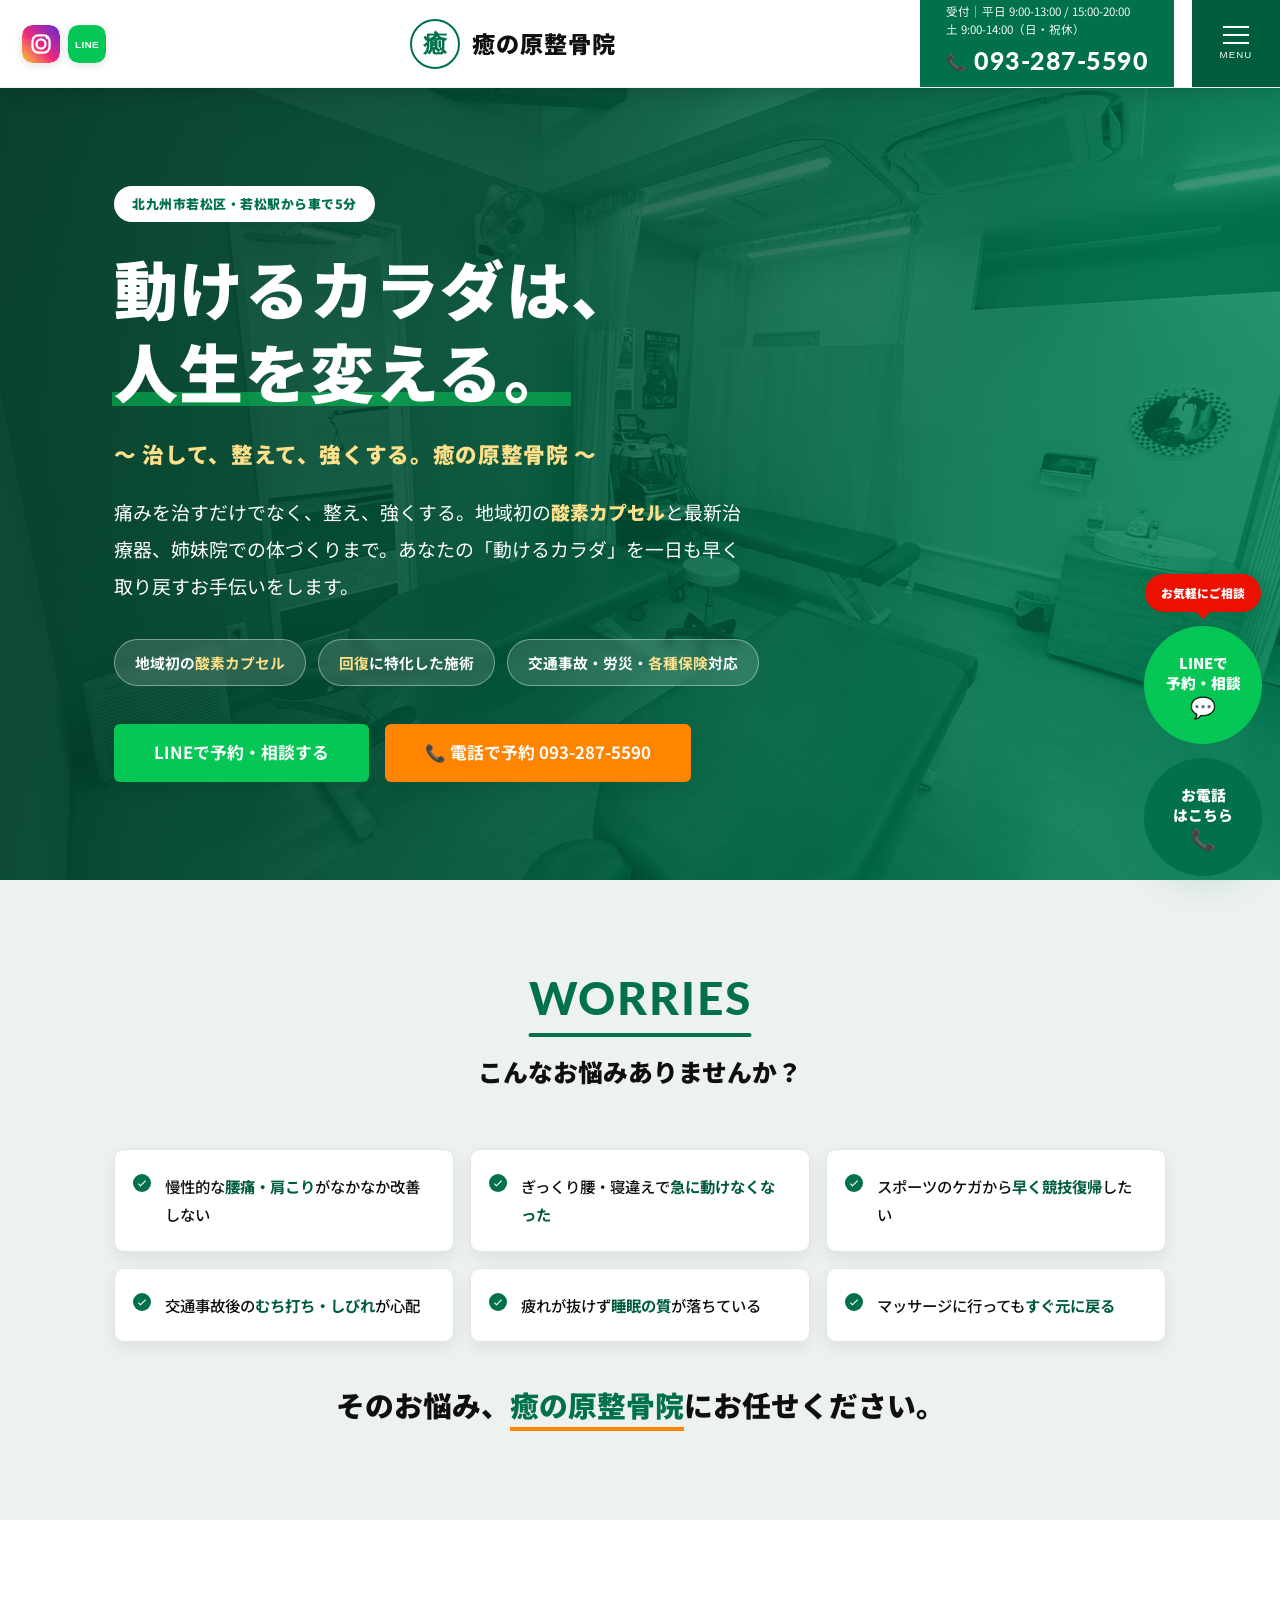
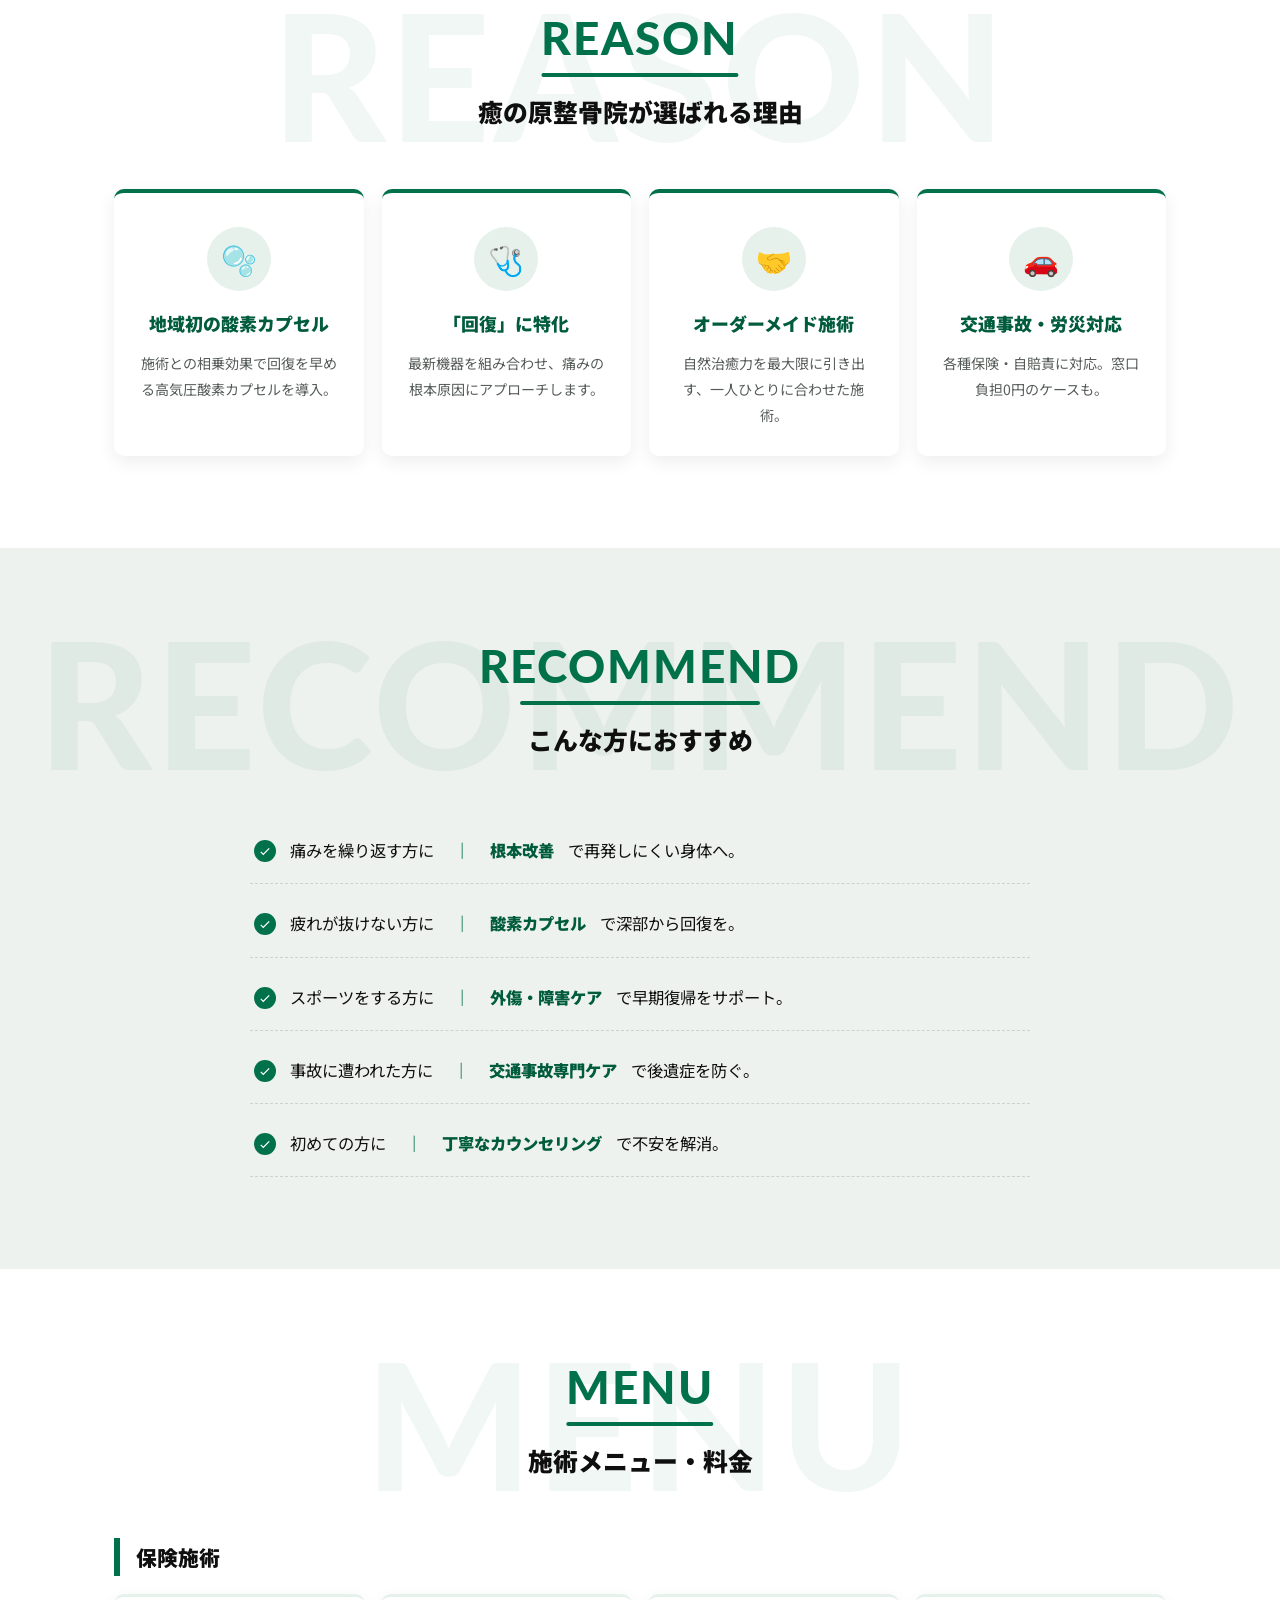
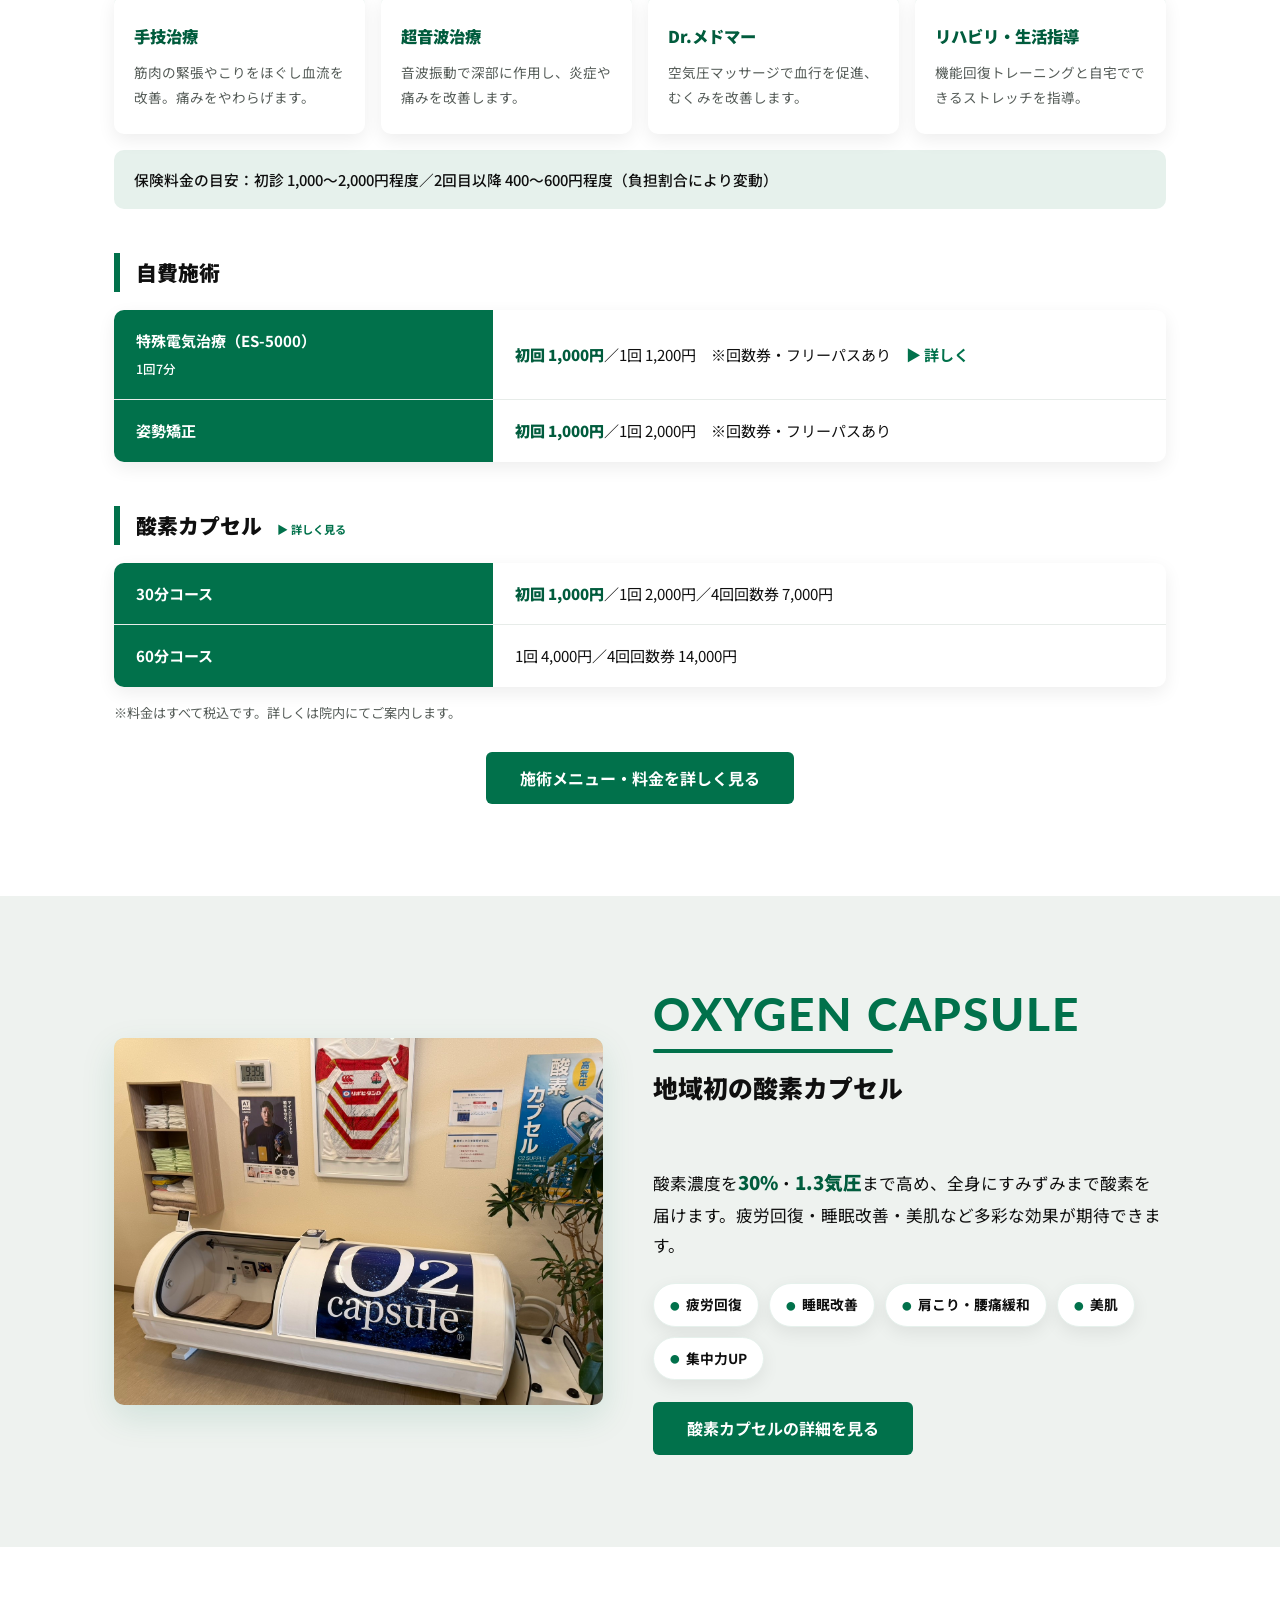
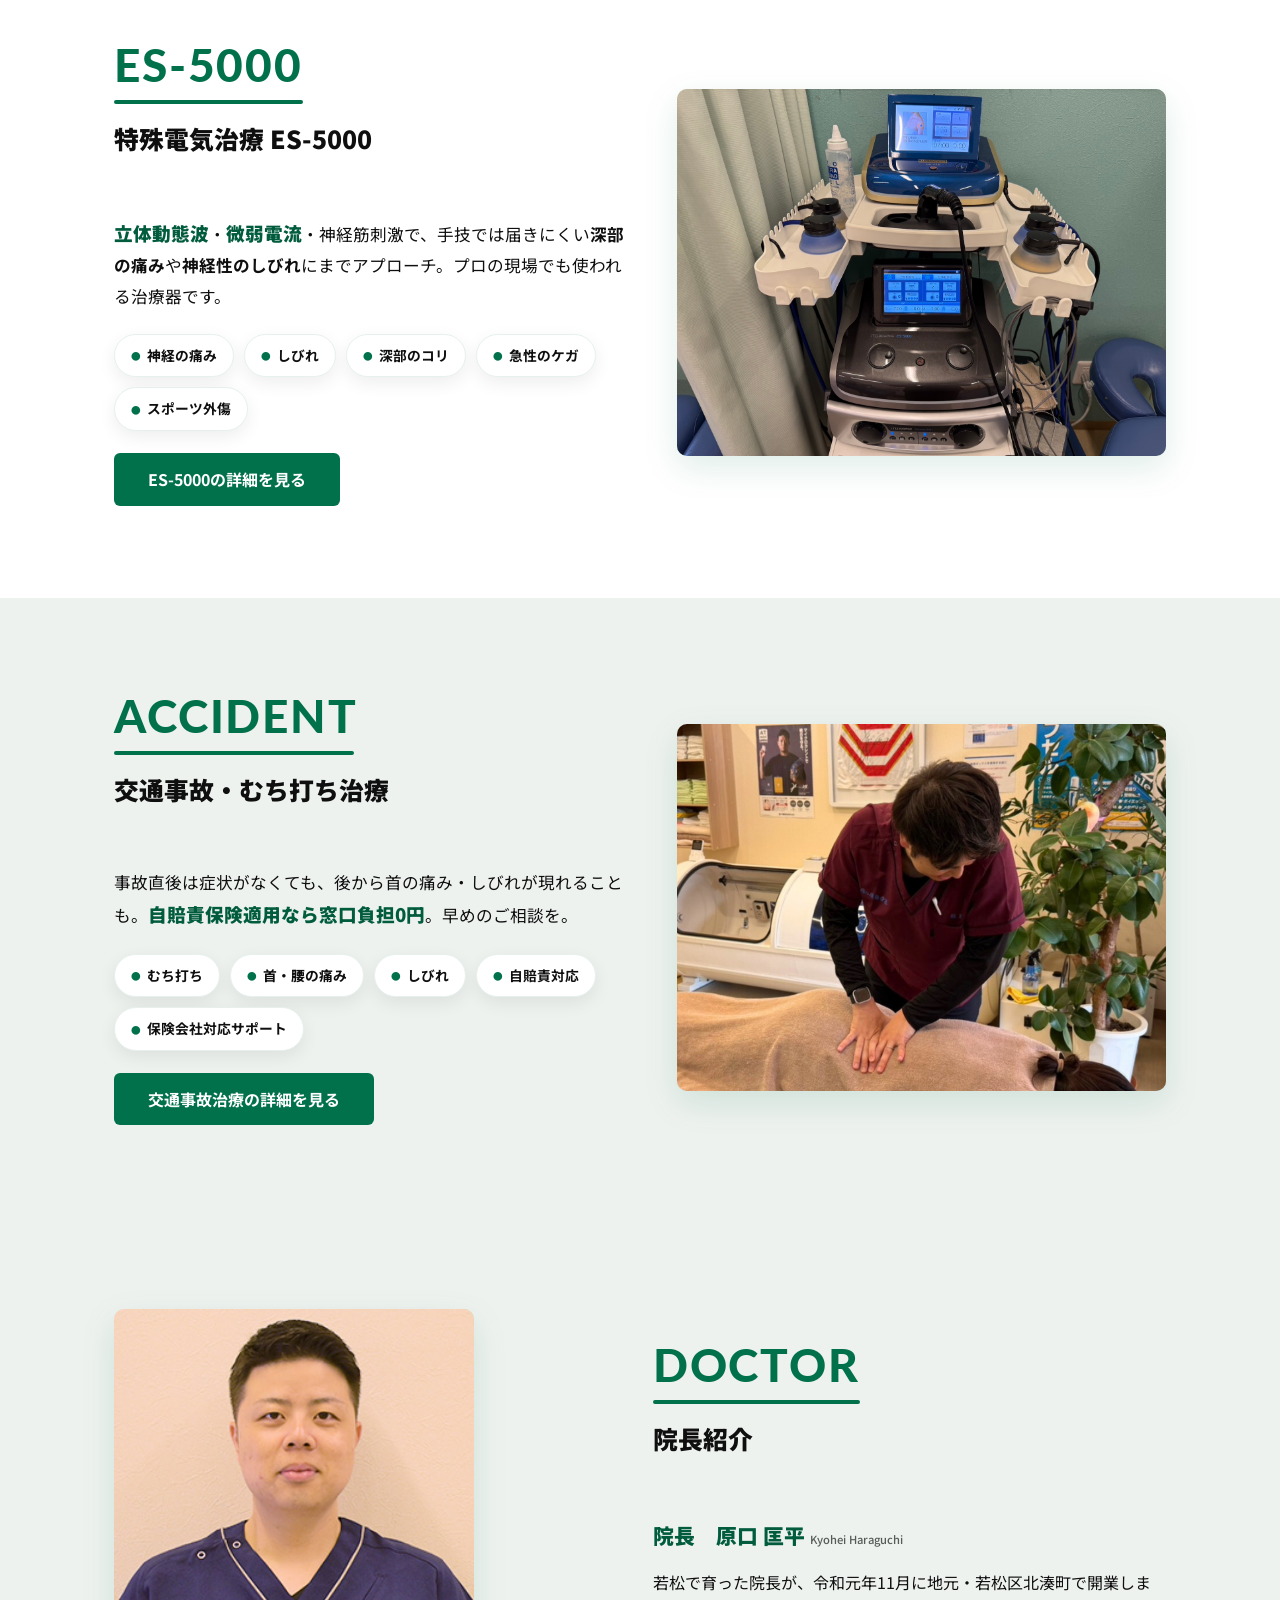
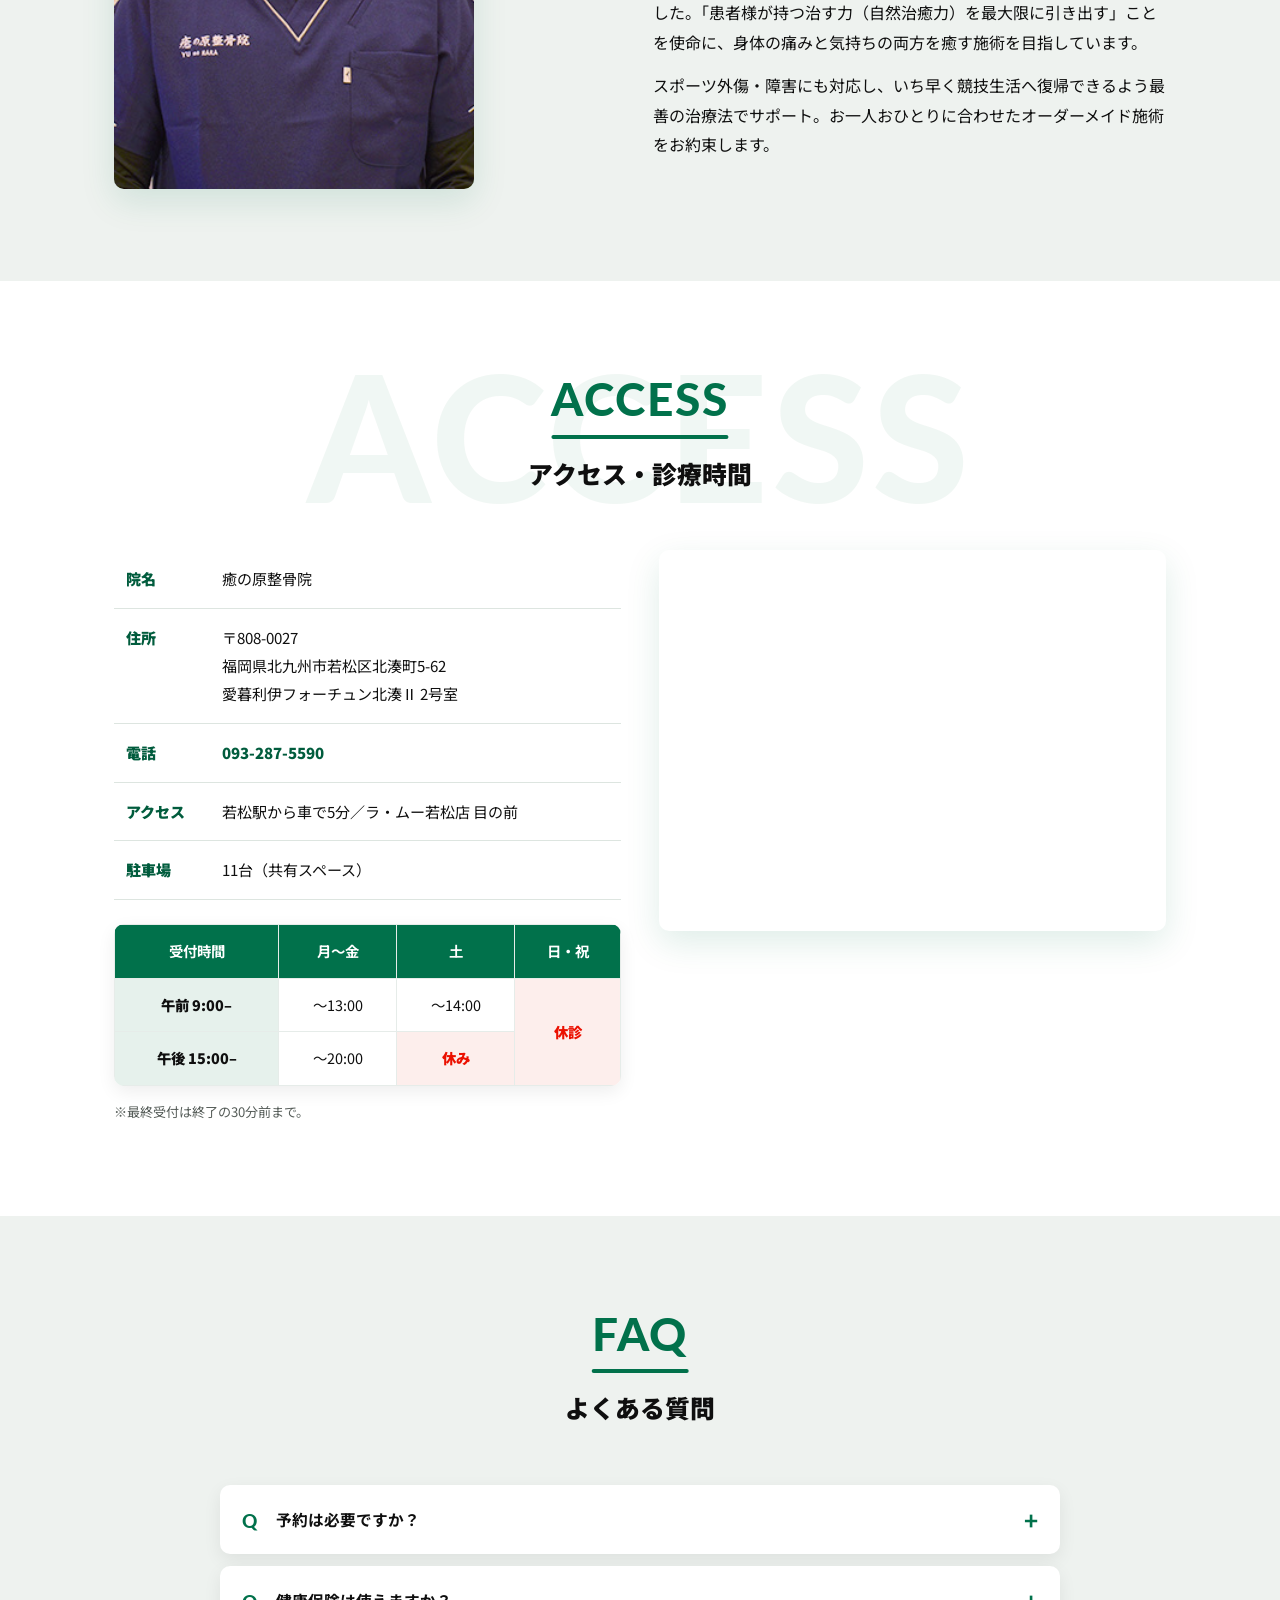
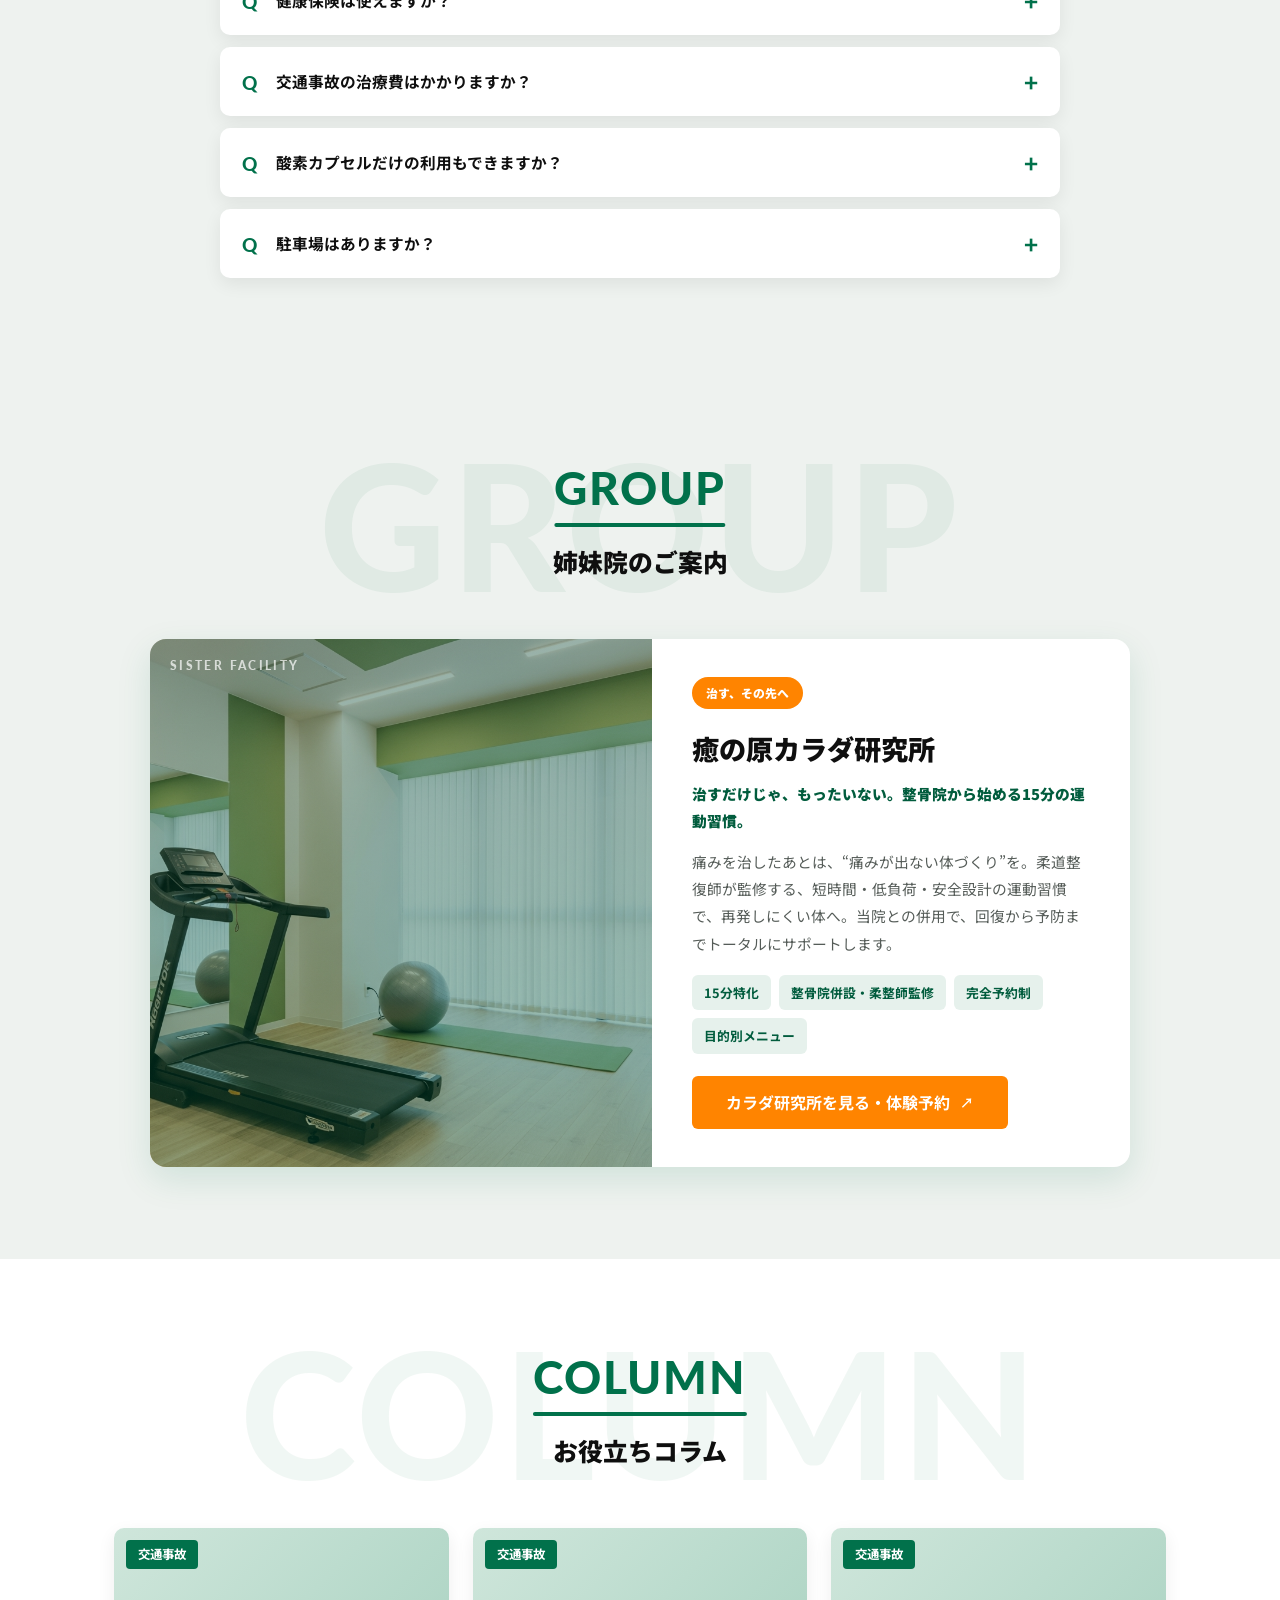
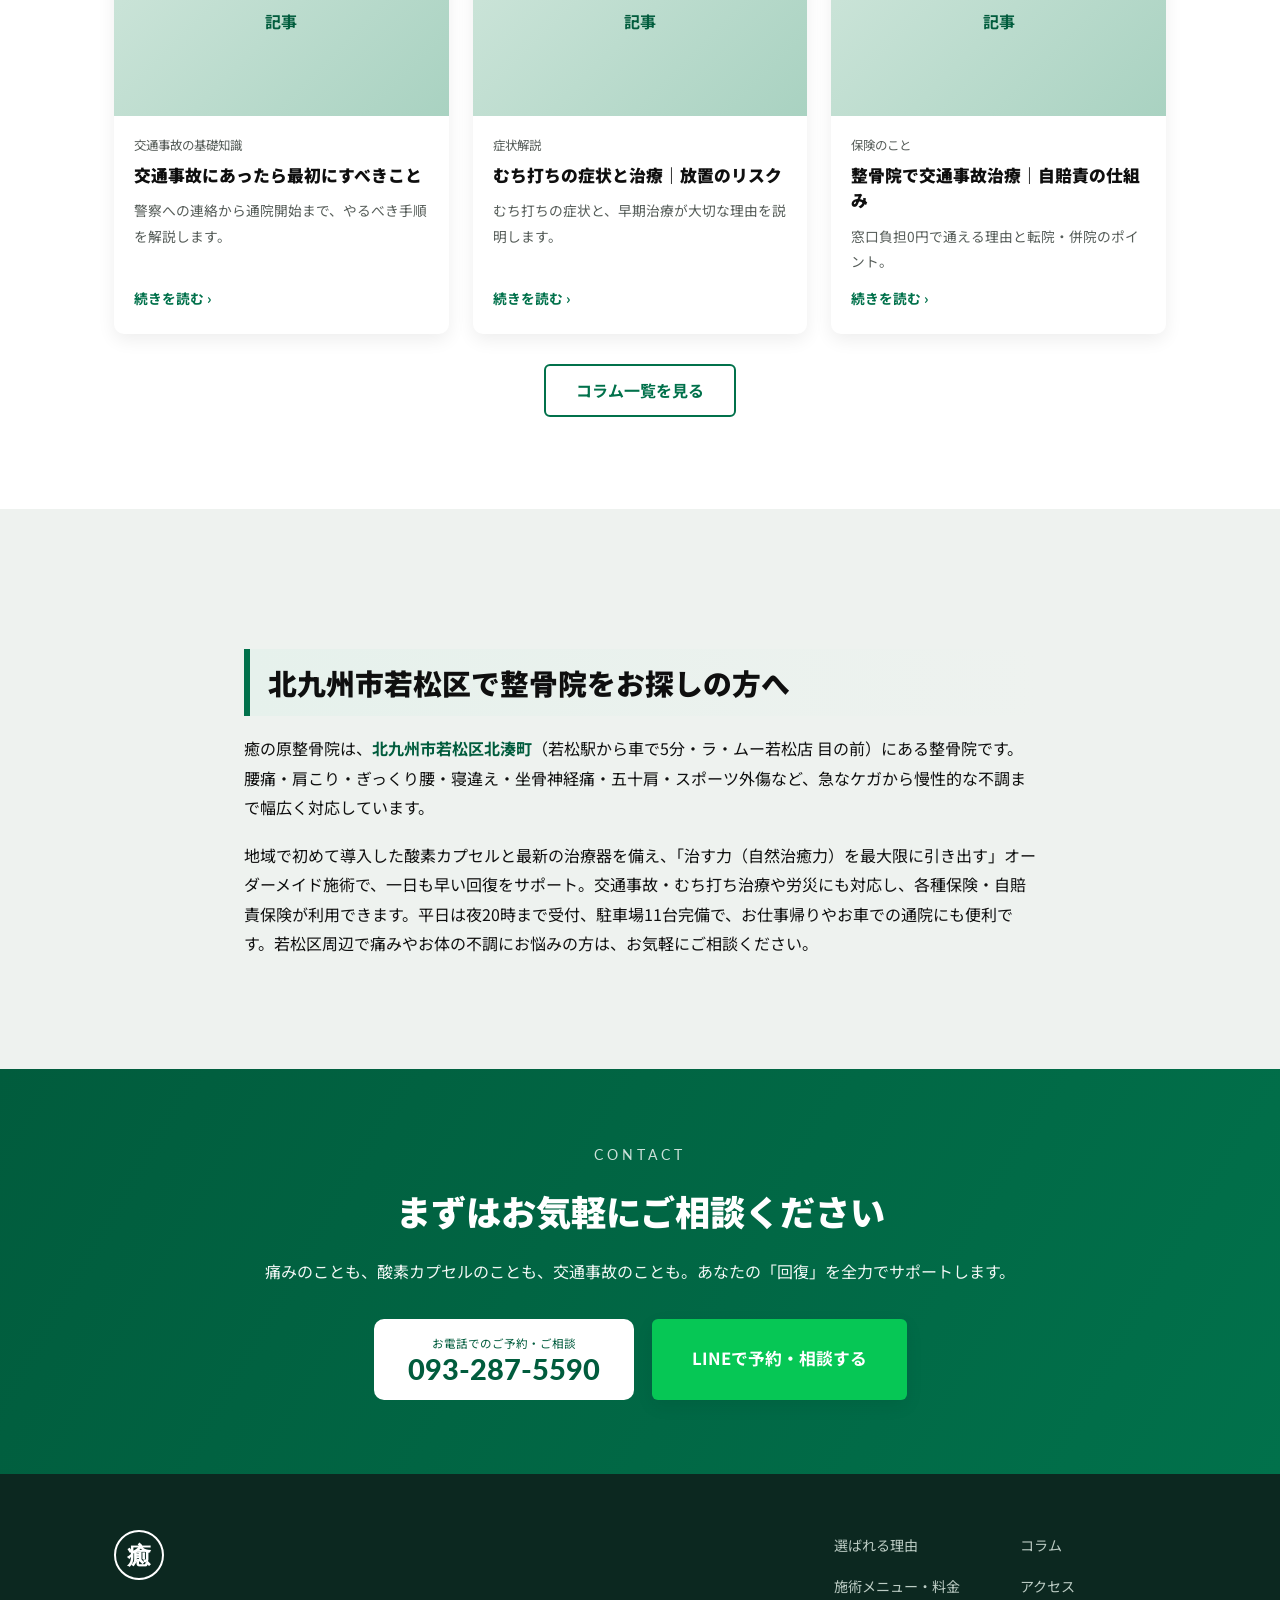
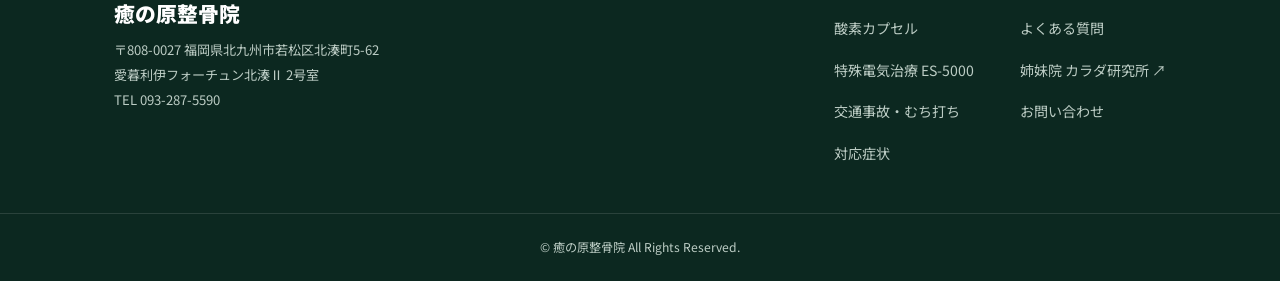
==== index.html @ 5e5f8fef "施術風景・院長写真を実写に差し替え accident.jpg を実際の施術風景に差し替え、院長紹介に院長写真(inchou.jpg)を挿入。  Co-Authored-By: Claude Opus " ====
<!DOCTYPE html>
<html lang="ja">
<head>
<meta charset="UTF-8">
<meta name="viewport" content="width=device-width, initial-scale=1.0">
<title>癒の原整骨院｜北九州市若松区の整骨院｜酸素カプセル・交通事故治療</title>
<meta name="description" content="北九州市若松区の癒の原整骨院。地域初の酸素カプセル導入。腰痛・肩こり・スポーツ外傷・交通事故治療・労災に対応。若松駅から車で5分、駐車場11台完備。">
<meta name="keywords" content="癒の原整骨院,若松 整骨院,北九州 整骨院,酸素カプセル 若松,交通事故治療 北九州,腰痛,肩こり">
<link rel="canonical" href="https://yunohara-seikotsuin.com/">
<meta property="og:type" content="website">
<meta property="og:title" content="癒の原整骨院｜北九州市若松区｜酸素カプセル・交通事故治療">
<meta property="og:description" content="地域初の酸素カプセル導入。回復に特化した整骨院。腰痛・肩こり・スポーツ外傷・交通事故・労災に対応。">
<meta property="og:url" content="https://yunohara-seikotsuin.com/">
<meta property="og:locale" content="ja_JP">
<link rel="preconnect" href="https://fonts.googleapis.com">
<link rel="preconnect" href="https://fonts.gstatic.com" crossorigin>
<link href="https://fonts.googleapis.com/css2?family=Lato:wght@700;900&family=Noto+Sans+JP:wght@400;500;700;900&display=swap" rel="stylesheet">
<link rel="stylesheet" href="assets/css/style.css">
<script type="application/ld+json">
{
  "@context":"https://schema.org",
  "@type":["MedicalClinic","LocalBusiness"],
  "name":"癒の原整骨院",
  "url":"https://yunohara-seikotsuin.com/",
  "telephone":"+81-93-287-5590",
  "address":{"@type":"PostalAddress","postalCode":"808-0027","addressRegion":"福岡県","addressLocality":"北九州市若松区","streetAddress":"北湊町5-62 愛暮利伊フォーチュン北湊Ⅱ 2号室"},
  "openingHoursSpecification":[
    {"@type":"OpeningHoursSpecification","dayOfWeek":["Monday","Tuesday","Wednesday","Thursday","Friday"],"opens":"09:00","closes":"13:00"},
    {"@type":"OpeningHoursSpecification","dayOfWeek":["Monday","Tuesday","Wednesday","Thursday","Friday"],"opens":"15:00","closes":"20:00"},
    {"@type":"OpeningHoursSpecification","dayOfWeek":["Saturday"],"opens":"09:00","closes":"14:00"}
  ],
  "priceRange":"￥￥"
}
</script>
<script type="application/ld+json">
{"@context":"https://schema.org","@type":"FAQPage","mainEntity":[
{"@type":"Question","name":"予約は必要ですか？","acceptedAnswer":{"@type":"Answer","text":"ご予約優先です。お電話またはLINEから事前にご予約いただくとスムーズにご案内できます。当日のご来院も可能な範囲で対応します。"}},
{"@type":"Question","name":"健康保険は使えますか？","acceptedAnswer":{"@type":"Answer","text":"はい。捻挫・打撲・挫傷（肉離れ）など原因がはっきりしたケガには各種健康保険が適用されます。詳しくは受付でご案内します。"}},
{"@type":"Question","name":"交通事故の治療費はかかりますか？","acceptedAnswer":{"@type":"Answer","text":"自賠責保険が適用される場合、窓口負担は0円です。保険会社とのやり取りもサポートします。"}},
{"@type":"Question","name":"酸素カプセルだけの利用もできますか？","acceptedAnswer":{"@type":"Answer","text":"はい、施術なしで酸素カプセルのみのご利用も可能です。30分・60分コースをご用意しています。"}},
{"@type":"Question","name":"駐車場はありますか？","acceptedAnswer":{"@type":"Answer","text":"共有スペースに11台分ございます。ラ・ムー若松店の目の前です。"}}]}
</script>
</head>
<body>

<!-- ===== ヘッダー ===== -->
<header class="site-header">
  <div class="header-inner">
    <div class="header-sns">
      <a href="#" aria-label="Instagram公式"><svg viewBox="0 0 40 40" width="38" height="38" aria-hidden="true"><defs><linearGradient id="igg" x1="0" y1="40" x2="40" y2="0" gradientUnits="userSpaceOnUse"><stop offset="0" stop-color="#f9ce34"/><stop offset=".45" stop-color="#ee2a7b"/><stop offset="1" stop-color="#6228d7"/></linearGradient></defs><rect width="40" height="40" rx="11" fill="url(#igg)"/><rect x="11" y="11" width="18" height="18" rx="6" fill="none" stroke="#fff" stroke-width="2.4"/><circle cx="20" cy="20" r="4.8" fill="none" stroke="#fff" stroke-width="2.4"/><circle cx="26.6" cy="13.4" r="1.7" fill="#fff"/></svg></a>
      <a href="#" aria-label="LINE公式アカウント"><svg viewBox="0 0 40 40" width="38" height="38" aria-hidden="true"><rect width="40" height="40" rx="11" fill="#06c755"/><text x="20" y="21" text-anchor="middle" dominant-baseline="central" fill="#fff" font-family="Arial,Helvetica,sans-serif" font-weight="800" font-size="10.5" letter-spacing=".3">LINE</text></svg></a>
    </div>
    <a href="index.html" class="logo">
      <span class="logo-mark">癒</span>
      <span class="logo-text"><strong>癒の原整骨院</strong></span>
    </a>
    <div class="header-info">
      <span class="recept">受付｜平日 9:00-13:00 / 15:00-20:00<br>土 9:00-14:00（日・祝休）</span>
      <a href="tel:0932875590" class="tel">093-287-5590</a>
    </div>
    <button class="hamburger" id="hamburger" aria-label="メニュー">
      <span class="bars"><span></span><span></span><span></span></span>
      <small>MENU</small>
    </button>
  </div>
</header>

<!-- ドロワー -->
<div class="drawer" id="drawer">
  <nav>
    <a href="index.html">ホーム<span class="en">HOME</span></a>
    <a href="index.html#reason">選ばれる理由<span class="en">REASON</span></a>
    <a href="menu.html">施術メニュー・料金<span class="en">MENU</span></a>
    <a href="oxygen.html">酸素カプセル<span class="en">OXYGEN CAPSULE</span></a>
  <a href="es5000.html">特殊電気治療 ES-5000<span class="en">ES-5000</span></a>
    <a href="accident.html">交通事故・むち打ち<span class="en">ACCIDENT</span></a>
    <a href="symptoms.html">対応症状<span class="en">SYMPTOMS</span></a>
    <a href="blog.html">コラム<span class="en">COLUMN</span></a>
    <a href="index.html#access">アクセス<span class="en">ACCESS</span></a>
    <a href="https://yunohara-karada-labo.com/" target="_blank" rel="noopener">姉妹院 カラダ研究所<span class="en">GROUP ↗</span></a>
  <a href="index.html#contact">予約・お問い合わせ<span class="en">CONTACT</span></a>
  </nav>
</div>

<!-- ===== ヒーロー ===== -->
<section class="hero" id="hero">
  <div class="hero-inner">
    <p class="hero-eyebrow">北九州市若松区・若松駅から車で5分</p>
    <h1>動けるカラダは、<br><span class="mark2">人生を変える。</span></h1>
    <p class="hero-sub">〜 治して、整えて、強くする。癒の原整骨院 〜</p>
    <p class="hero-lead">痛みを治すだけでなく、整え、強くする。地域初の<span style="color:#ffe08a;font-weight:900">酸素カプセル</span>と最新治療器、姉妹院での体づくりまで。あなたの「動けるカラダ」を一日も早く取り戻すお手伝いをします。</p>
    <ul class="hero-points">
      <li>地域初の<b>酸素カプセル</b></li>
      <li><b>回復</b>に特化した施術</li>
      <li>交通事故・労災・<b>各種保険</b>対応</li>
    </ul>
    <div class="hero-cta">
      <a href="#contact" class="btn btn-line btn-lg">LINEで予約・相談する</a>
      <a href="tel:0932875590" class="btn btn-orange btn-lg">📞 電話で予約 093-287-5590</a>
    </div>
  </div>
</section>

<!-- ===== お悩み ===== -->
<section class="section section-soft">
  <div class="container">
    <div class="sec-head">
      <span class="en">WORRIES</span>
      <span class="ja">こんなお悩みありませんか？</span>
    </div>
    <ul class="worry-list">
      <li>慢性的な<strong>腰痛・肩こり</strong>がなかなか改善しない</li>
      <li>ぎっくり腰・寝違えで<strong>急に動けなくなった</strong></li>
      <li>スポーツのケガから<strong>早く競技復帰</strong>したい</li>
      <li>交通事故後の<strong>むち打ち・しびれ</strong>が心配</li>
      <li>疲れが抜けず<strong>睡眠の質</strong>が落ちている</li>
      <li>マッサージに行っても<strong>すぐ元に戻る</strong></li>
    </ul>
    <p class="worry-catch">そのお悩み、<span>癒の原整骨院</span>にお任せください。</p>
  </div>
</section>

<!-- ===== 選ばれる理由 ===== -->
<section class="section" id="reason">
  <div class="container">
    <div class="sec-head">
      <span class="sec-wm">REASON</span>
      <span class="en">REASON</span>
      <span class="ja">癒の原整骨院が選ばれる理由</span>
    </div>
    <div class="feature-grid">
      <article class="feature"><div class="ico">🫧</div><h3>地域初の酸素カプセル</h3><p>施術との相乗効果で回復を早める高気圧酸素カプセルを導入。</p></article>
      <article class="feature"><div class="ico">🩺</div><h3>「回復」に特化</h3><p>最新機器を組み合わせ、痛みの根本原因にアプローチします。</p></article>
      <article class="feature"><div class="ico">🤝</div><h3>オーダーメイド施術</h3><p>自然治癒力を最大限に引き出す、一人ひとりに合わせた施術。</p></article>
      <article class="feature"><div class="ico">🚗</div><h3>交通事故・労災対応</h3><p>各種保険・自賠責に対応。窓口負担0円のケースも。</p></article>
    </div>
  </div>
</section>

<!-- ===== こんな方に ===== -->
<section class="section section-soft">
  <div class="container">
    <div class="sec-head">
      <span class="sec-wm">RECOMMEND</span>
      <span class="en">RECOMMEND</span>
      <span class="ja">こんな方におすすめ</span>
    </div>
    <ul class="reco-list">
      <li>痛みを繰り返す方に<span class="sep">｜</span><b>根本改善</b>で再発しにくい身体へ。</li>
      <li>疲れが抜けない方に<span class="sep">｜</span><b>酸素カプセル</b>で深部から回復を。</li>
      <li>スポーツをする方に<span class="sep">｜</span><b>外傷・障害ケア</b>で早期復帰をサポート。</li>
      <li>事故に遭われた方に<span class="sep">｜</span><b>交通事故専門ケア</b>で後遺症を防ぐ。</li>
      <li>初めての方に<span class="sep">｜</span><b>丁寧なカウンセリング</b>で不安を解消。</li>
    </ul>
  </div>
</section>

<!-- ===== 施術メニュー ===== -->
<section class="section" id="menu">
  <div class="container">
    <div class="sec-head">
      <span class="sec-wm">MENU</span>
      <span class="en">MENU</span>
      <span class="ja">施術メニュー・料金</span>
    </div>

    <h3 class="menu-cat">保険施術</h3>
    <div class="menu-cards">
      <div class="menu-card"><h4>手技治療</h4><p>筋肉の緊張やこりをほぐし血流を改善。痛みをやわらげます。</p></div>
      <div class="menu-card"><h4>超音波治療</h4><p>音波振動で深部に作用し、炎症や痛みを改善します。</p></div>
      <div class="menu-card"><h4>Dr.メドマー</h4><p>空気圧マッサージで血行を促進、むくみを改善します。</p></div>
      <div class="menu-card"><h4>リハビリ・生活指導</h4><p>機能回復トレーニングと自宅でできるストレッチを指導。</p></div>
    </div>
    <p class="menu-price-box">保険料金の目安：初診 1,000〜2,000円程度／2回目以降 400〜600円程度（負担割合により変動）</p>

    <h3 class="menu-cat">自費施術</h3>
    <table class="price-table">
      <tr><th>特殊電気治療（ES-5000）<br><small style="font-weight:500">1回7分</small></th><td><span class="yen">初回 1,000円</span>／1回 1,200円　※回数券・フリーパスあり　<a href="es5000.html" style="color:var(--green);font-weight:700;white-space:nowrap">▶ 詳しく</a></td></tr>
      <tr><th>姿勢矯正</th><td><span class="yen">初回 1,000円</span>／1回 2,000円　※回数券・フリーパスあり</td></tr>
    </table>

    <h3 class="menu-cat">酸素カプセル <a href="oxygen.html" style="font-size:.7rem;color:var(--green);font-weight:700;margin-left:10px">▶ 詳しく見る</a></h3>
    <table class="price-table">
      <tr><th>30分コース</th><td><span class="yen">初回 1,000円</span>／1回 2,000円／4回回数券 7,000円</td></tr>
      <tr><th>60分コース</th><td>1回 4,000円／4回回数券 14,000円</td></tr>
    </table>
    <p class="note">※料金はすべて税込です。詳しくは院内にてご案内します。</p>
    <p style="text-align:center;margin-top:26px"><a href="menu.html" class="btn btn-green">施術メニュー・料金を詳しく見る</a></p>
  </div>
</section>

<!-- ===== 酸素カプセル誘導 ===== -->
<section class="section section-soft">
  <div class="container split">
    <div class="split-media"><img src="assets/img/oxygen.jpg" alt="癒の原整骨院の酸素カプセル"></div>
    <div>
      <div class="sec-head left">
        <span class="en">OXYGEN CAPSULE</span>
        <span class="ja">地域初の酸素カプセル</span>
      </div>
      <p class="lead">酸素濃度を<span class="hl">30%</span>・<span class="hl">1.3気圧</span>まで高め、全身にすみずみまで酸素を届けます。疲労回復・睡眠改善・美肌など多彩な効果が期待できます。</p>
      <ul class="chip-list"><li>疲労回復</li><li>睡眠改善</li><li>肩こり・腰痛緩和</li><li>美肌</li><li>集中力UP</li></ul>
      <a href="oxygen.html" class="btn btn-green">酸素カプセルの詳細を見る</a>
    </div>
  </div>
</section>

<!-- ===== 特殊電気治療 ES-5000 誘導 ===== -->
<section class="section">
  <div class="container split rev">
    <div class="split-media"><img src="assets/img/es5000.jpg" alt="特殊電気治療 ES-5000"></div>
    <div>
      <div class="sec-head left">
        <span class="en">ES-5000</span>
        <span class="ja">特殊電気治療 ES-5000</span>
      </div>
      <p class="lead"><span class="hl">立体動態波</span>・<span class="hl">微弱電流</span>・神経筋刺激で、手技では届きにくい<strong>深部の痛み</strong>や<strong>神経性のしびれ</strong>にまでアプローチ。プロの現場でも使われる治療器です。</p>
      <ul class="chip-list"><li>神経の痛み</li><li>しびれ</li><li>深部のコリ</li><li>急性のケガ</li><li>スポーツ外傷</li></ul>
      <a href="es5000.html" class="btn btn-green">ES-5000の詳細を見る</a>
    </div>
  </div>
</section>

<!-- ===== 交通事故誘導 ===== -->
<section class="section section-soft">
  <div class="container split rev">
    <div class="split-media"><img src="assets/img/accident.jpg" alt="交通事故・むち打ち治療の様子"></div>
    <div>
      <div class="sec-head left">
        <span class="en">ACCIDENT</span>
        <span class="ja">交通事故・むち打ち治療</span>
      </div>
      <p class="lead">事故直後は症状がなくても、後から首の痛み・しびれが現れることも。<span class="hl">自賠責保険適用なら窓口負担0円</span>。早めのご相談を。</p>
      <ul class="chip-list"><li>むち打ち</li><li>首・腰の痛み</li><li>しびれ</li><li>自賠責対応</li><li>保険会社対応サポート</li></ul>
      <a href="accident.html" class="btn btn-green">交通事故治療の詳細を見る</a>
    </div>
  </div>
</section>

<!-- ===== 院長紹介 ===== -->
<section class="section section-soft" id="doctor">
  <div class="container split">
    <div class="split-media" style="aspect-ratio:3/4;max-width:360px"><img src="assets/img/inchou.jpg" alt="癒の原整骨院 院長 原口匡平"></div>
    <div>
      <div class="sec-head left"><span class="en">DOCTOR</span><span class="ja">院長紹介</span></div>
      <p class="lead" style="font-size:1.3rem;font-weight:900;color:var(--green-d);margin-bottom:14px">院長　原口 匡平 <span style="font-size:.7rem;color:var(--ink-soft);font-weight:500">Kyohei Haraguchi</span></p>
      <p style="margin-bottom:14px">若松で育った院長が、令和元年11月に地元・若松区北湊町で開業しました。「患者様が持つ治す力（自然治癒力）を最大限に引き出す」ことを使命に、身体の痛みと気持ちの両方を癒す施術を目指しています。</p>
      <p>スポーツ外傷・障害にも対応し、いち早く競技生活へ復帰できるよう最善の治療法でサポート。お一人おひとりに合わせたオーダーメイド施術をお約束します。</p>
    </div>
  </div>
</section>

<!-- ===== アクセス ===== -->
<section class="section" id="access">
  <div class="container">
    <div class="sec-head"><span class="sec-wm">ACCESS</span><span class="en">ACCESS</span><span class="ja">アクセス・診療時間</span></div>
    <div class="access-grid">
      <div>
        <table class="info-table">
          <tr><th>院名</th><td>癒の原整骨院</td></tr>
          <tr><th>住所</th><td>〒808-0027<br>福岡県北九州市若松区北湊町5-62<br>愛暮利伊フォーチュン北湊Ⅱ 2号室</td></tr>
          <tr><th>電話</th><td><a href="tel:0932875590">093-287-5590</a></td></tr>
          <tr><th>アクセス</th><td>若松駅から車で5分／ラ・ムー若松店 目の前</td></tr>
          <tr><th>駐車場</th><td>11台（共有スペース）</td></tr>
        </table>
        <table class="hours-table">
          <thead><tr><th>受付時間</th><th>月〜金</th><th>土</th><th>日・祝</th></tr></thead>
          <tbody>
            <tr><th>午前 9:00–</th><td>〜13:00</td><td>〜14:00</td><td rowspan="2" class="closed">休診</td></tr>
            <tr><th>午後 15:00–</th><td>〜20:00</td><td class="closed">休み</td></tr>
          </tbody>
        </table>
        <p class="note">※最終受付は終了の30分前まで。</p>
      </div>
      <div class="access-map">
        <iframe src="https://www.google.com/maps?q=福岡県北九州市若松区北湊町5-62&output=embed" loading="lazy" referrerpolicy="no-referrer-when-downgrade" title="癒の原整骨院 地図"></iframe>
      </div>
    </div>
  </div>
</section>

<!-- ===== FAQ ===== -->
<section class="section section-soft" id="faq">
  <div class="container">
    <div class="sec-head"><span class="en">FAQ</span><span class="ja">よくある質問</span></div>
    <div class="faq-list">
      <details><summary>予約は必要ですか？</summary><p>ご予約優先です。お電話またはLINEから事前にご予約いただくとスムーズにご案内できます。当日のご来院も可能な範囲で対応します。</p></details>
      <details><summary>健康保険は使えますか？</summary><p>はい。捻挫・打撲・挫傷（肉離れ）など原因がはっきりしたケガには各種健康保険が適用されます。詳しくは受付でご案内します。</p></details>
      <details><summary>交通事故の治療費はかかりますか？</summary><p>自賠責保険が適用される場合、窓口負担は0円です。保険会社とのやり取りもサポートします。</p></details>
      <details><summary>酸素カプセルだけの利用もできますか？</summary><p>はい、施術なしで酸素カプセルのみのご利用も可能です。30分・60分コースをご用意しています。</p></details>
      <details><summary>駐車場はありますか？</summary><p>共有スペースに11台分ございます。ラ・ムー若松店の目の前です。</p></details>
    </div>
  </div>
</section>

<!-- ===== 姉妹院（相互集客） ===== -->
<section class="section section-soft" id="group">
  <div class="container">
    <div class="sec-head"><span class="sec-wm">GROUP</span><span class="en">GROUP</span><span class="ja">姉妹院のご案内</span></div>
    <div class="group-card">
      <div class="group-media" style="background:linear-gradient(rgba(1,60,40,.4),rgba(1,92,61,.4)),url('assets/img/karada-gym.jpg') center/cover">
        <span class="badge-en">SISTER FACILITY</span>
      </div>
      <div class="group-body">
        <span class="label">治す、その先へ</span>
        <h3>癒の原カラダ研究所</h3>
        <p class="catch">治すだけじゃ、もったいない。整骨院から始める15分の運動習慣。</p>
        <p>痛みを治したあとは、“痛みが出ない体づくり”を。柔道整復師が監修する、短時間・低負荷・安全設計の運動習慣で、再発しにくい体へ。当院との併用で、回復から予防までトータルにサポートします。</p>
        <ul class="group-chips"><li>15分特化</li><li>整骨院併設・柔整師監修</li><li>完全予約制</li><li>目的別メニュー</li></ul>
        <a href="https://yunohara-karada-labo.com/" target="_blank" rel="noopener" class="btn btn-orange ext">カラダ研究所を見る・体験予約</a>
      </div>
    </div>
  </div>
</section>

<!-- ===== コラム ===== -->
<section class="section" id="column">
  <div class="container">
    <div class="sec-head"><span class="sec-wm">COLUMN</span><span class="en">COLUMN</span><span class="ja">お役立ちコラム</span></div>
    <div class="blog-grid">
      <a class="blog-card" href="blog-jiko-taiou.html"><div class="ph"><span class="tag">交通事故</span>記事</div><div class="bd"><div class="date">交通事故の基礎知識</div><h3>交通事故にあったら最初にすべきこと</h3><p>警察への連絡から通院開始まで、やるべき手順を解説します。</p><span class="more">続きを読む ›</span></div></a>
      <a class="blog-card" href="blog-muchiuchi.html"><div class="ph"><span class="tag">交通事故</span>記事</div><div class="bd"><div class="date">症状解説</div><h3>むち打ちの症状と治療｜放置のリスク</h3><p>むち打ちの症状と、早期治療が大切な理由を説明します。</p><span class="more">続きを読む ›</span></div></a>
      <a class="blog-card" href="blog-jibaiseki.html"><div class="ph"><span class="tag">交通事故</span>記事</div><div class="bd"><div class="date">保険のこと</div><h3>整骨院で交通事故治療｜自賠責の仕組み</h3><p>窓口負担0円で通える理由と転院・併院のポイント。</p><span class="more">続きを読む ›</span></div></a>
    </div>
    <p style="text-align:center;margin-top:30px"><a href="blog.html" class="btn btn-ghost">コラム一覧を見る</a></p>
  </div>
</section>

<!-- ===== ローカルSEOテキスト ===== -->
<section class="section section-soft">
  <div class="container rich">
    <h2>北九州市若松区で整骨院をお探しの方へ</h2>
    <p>癒の原整骨院は、<strong>北九州市若松区北湊町</strong>（若松駅から車で5分・ラ・ムー若松店 目の前）にある整骨院です。腰痛・肩こり・ぎっくり腰・寝違え・坐骨神経痛・五十肩・スポーツ外傷など、急なケガから慢性的な不調まで幅広く対応しています。</p>
    <p>地域で初めて導入した<a href="oxygen.html">酸素カプセル</a>と最新の治療器を備え、「治す力（自然治癒力）を最大限に引き出す」オーダーメイド施術で、一日も早い回復をサポート。<a href="accident.html">交通事故・むち打ち治療</a>や労災にも対応し、各種保険・自賠責保険が利用できます。平日は夜20時まで受付、駐車場11台完備で、お仕事帰りやお車での通院にも便利です。若松区周辺で痛みやお体の不調にお悩みの方は、お気軽にご相談ください。</p>
  </div>
</section>

<!-- ===== CTA帯 ===== -->
<section class="cta-band" id="contact">
  <div class="container">
    <span class="en">CONTACT</span>
    <h2>まずはお気軽にご相談ください</h2>
    <p>痛みのことも、酸素カプセルのことも、交通事故のことも。あなたの「回復」を全力でサポートします。</p>
    <div class="cta-band-btns">
      <a href="tel:0932875590" class="cta-tel"><small>お電話でのご予約・ご相談</small><strong>093-287-5590</strong></a>
      <a href="#" class="btn btn-line btn-lg">LINEで予約・相談する</a>
    </div>
  </div>
</section>

<!-- ===== フッター ===== -->
<footer class="site-footer">
  <div class="container footer-inner">
    <div class="footer-brand">
      <span class="logo-mark">癒</span>
      <strong>癒の原整骨院</strong>
      <small>〒808-0027 福岡県北九州市若松区北湊町5-62<br>愛暮利伊フォーチュン北湊Ⅱ 2号室<br>TEL 093-287-5590</small>
    </div>
    <ul class="footer-nav">
      <li><a href="index.html#reason">選ばれる理由</a></li>
      <li><a href="menu.html">施術メニュー・料金</a></li>
      <li><a href="oxygen.html">酸素カプセル</a></li>
      <li><a href="es5000.html">特殊電気治療 ES-5000</a></li>
      <li><a href="accident.html">交通事故・むち打ち</a></li>
      <li><a href="symptoms.html">対応症状</a></li>
      <li><a href="blog.html">コラム</a></li>
      <li><a href="index.html#access">アクセス</a></li>
      <li><a href="index.html#faq">よくある質問</a></li>
      <li><a href="https://yunohara-karada-labo.com/" target="_blank" rel="noopener">姉妹院 カラダ研究所 ↗</a></li>
      <li><a href="index.html#contact">お問い合わせ</a></li>
    </ul>
  </div>
  <p class="copyright">&copy; 癒の原整骨院 All Rights Reserved.</p>
</footer>

<!-- 右側固定CTA(PC) -->
<div class="float-cta">
  <span class="badge">お気軽にご相談</span>
  <a href="#contact" class="fbtn fbtn-line">LINEで<br>予約・相談<small>💬</small></a>
  <a href="tel:0932875590" class="fbtn fbtn-tel">お電話<br>はこちら<small>📞</small></a>
</div>

<!-- スマホ固定CTA -->
<div class="mobile-cta">
  <a href="tel:0932875590" class="m-tel"><span>📞</span>電話</a>
  <a href="#contact" class="m-line"><span>💬</span>LINE予約</a>
  <a href="#contact" class="m-form"><span>✉</span>相談</a>
</div>

<script src="assets/js/main.js"></script>
</body>
</html>
---- assets/css/style.css ----
/* =========================================================
   癒の原整骨院 リニューアル
   デザイン基準: 姉妹院サイト「癒の原カラダ研究所」に統一
   Main #01714b / Ink #0f0f0f / Lato(英) + Noto Sans JP(和)
   ========================================================= */
:root{
  --green:#01714b;
  --green-d:#015c3d;
  --green-l:#e6f1ec;
  --ink:#0f0f0f;
  --ink-soft:#555c58;
  --line:#06c755;
  --orange:#ff8400;
  --red:#eb1000;
  --bg:#ffffff;
  --bg-soft:#eef2ef;
  --radius:10px;
  --shadow:0 12px 34px rgba(1,113,75,.13);
  --shadow-sm:0 6px 18px rgba(0,0,0,.07);
  --maxw:1100px;
  --header-h:88px;
}
*{box-sizing:border-box;margin:0;padding:0}
html{scroll-behavior:smooth;scroll-padding-top:96px}
body{
  font-family:"Noto Sans JP","Hiragino Kaku Gothic ProN","Hiragino Sans",Meiryo,sans-serif;
  color:var(--ink);background:var(--bg);line-height:1.85;
  -webkit-font-smoothing:antialiased;
}
html{overflow-x:clip}
img{max-width:100%;display:block}
a{color:inherit;text-decoration:none}
.container{max-width:var(--maxw);margin:0 auto;padding:0 24px}
.section{padding:92px 0;position:relative;overflow:hidden}
.section-soft{background:var(--bg-soft)}
.sp-only{display:none}
.en{font-family:"Lato",sans-serif}

/* ===== セクション見出し（英大見出し＋緑下線＋和サブ＋ゴースト英字） ===== */
.sec-head{text-align:center;margin-bottom:54px;position:relative}
.sec-head .en{display:inline-block;font-weight:900;color:var(--green);
  font-size:clamp(2rem,5vw,2.9rem);letter-spacing:.04em;line-height:1.1;
  padding-bottom:14px;position:relative;z-index:2}
.sec-head .en::after{content:"";position:absolute;left:50%;bottom:0;transform:translateX(-50%);
  width:100%;max-width:240px;height:4px;background:var(--green);border-radius:2px}
.sec-head .ja{display:block;font-weight:900;font-size:clamp(1.15rem,3vw,1.55rem);
  margin-top:12px;position:relative;z-index:2}
.sec-head.left{text-align:left}
.sec-head.left .en::after{left:0;transform:none}
.sec-wm{position:absolute;left:50%;top:50%;transform:translate(-50%,-50%);
  font-family:"Lato",sans-serif;font-weight:900;white-space:nowrap;
  font-size:clamp(4rem,15vw,11rem);color:rgba(1,113,75,.06);z-index:1;pointer-events:none;letter-spacing:.02em}

/* ===== ボタン ===== */
.btn{display:inline-flex;align-items:center;justify-content:center;gap:10px;font-weight:700;
  border-radius:6px;transition:.25s;cursor:pointer;line-height:1.3;text-align:center}
.btn-green{background:var(--green);color:#fff;padding:16px 34px}
.btn-green:hover{background:var(--green-d);transform:translateY(-2px)}
.btn-line{background:var(--line);color:#fff;padding:16px 34px}
.btn-line:hover{filter:brightness(.94);transform:translateY(-2px)}
.btn-orange{background:var(--orange);color:#fff;padding:16px 34px}
.btn-orange:hover{filter:brightness(.95);transform:translateY(-2px)}
.btn-lg{font-size:1.05rem;padding:18px 40px;box-shadow:var(--shadow-sm)}
.btn-ghost{background:#fff;color:var(--green);border:2px solid var(--green);padding:14px 30px}
.btn-ghost:hover{background:var(--green-l)}

/* ===== ヘッダー（中央ロゴ＋右に受付情報・電話・MENU） ===== */
.site-header{position:fixed;inset:0 0 auto 0;z-index:200;background:#fff;
  box-shadow:0 4px 18px rgba(0,0,0,.16);border-bottom:1px solid rgba(0,0,0,.06);
  height:var(--header-h);display:flex;align-items:stretch}
.header-inner{width:100%;display:flex;align-items:center;padding-left:22px;gap:18px}
.header-sns{display:flex;gap:8px}
.header-sns a{width:38px;height:38px;border-radius:10px;display:grid;place-items:center;
  transition:.2s;overflow:hidden;box-shadow:0 2px 8px rgba(0,0,0,.12)}
.header-sns a svg{display:block;width:38px;height:38px}
.header-sns a:hover{transform:translateY(-2px)}
.logo{display:flex;align-items:center;gap:12px;margin:0 auto}
.logo-mark{width:50px;height:50px;border-radius:50%;border:2.5px solid var(--green);
  display:grid;place-items:center;color:var(--green);font-family:"Lato";font-weight:900;font-size:1.5rem;flex-shrink:0}
.logo-text strong{display:block;font-weight:900;font-size:1.45rem;letter-spacing:.04em;line-height:1.1}
.logo-text small{font-size:.66rem;color:var(--ink-soft);letter-spacing:.18em}
.header-info{align-self:stretch;background:var(--green);color:#fff;display:flex;flex-direction:column;
  justify-content:center;padding:0 26px;text-align:left}
.header-info .recept{font-size:.72rem;line-height:1.55;opacity:.95}
.header-info .tel{font-family:"Lato";font-weight:900;font-size:1.55rem;display:flex;align-items:center;gap:8px;letter-spacing:.02em}
.header-info .tel::before{content:"📞";font-size:1rem}
.hamburger{align-self:stretch;width:var(--header-h);background:var(--green-d);border:0;color:#fff;
  cursor:pointer;display:flex;flex-direction:column;align-items:center;justify-content:center;gap:5px;flex-shrink:0}
.hamburger .bars{display:block;position:relative;width:26px;height:18px}
.hamburger .bars span{position:absolute;left:0;width:100%;height:2px;background:#fff;transition:.3s}
.hamburger .bars span:nth-child(1){top:0}
.hamburger .bars span:nth-child(2){top:8px}
.hamburger .bars span:nth-child(3){top:16px}
.hamburger small{font-size:.6rem;letter-spacing:.12em;line-height:1.2}
.hamburger.open .bars span:nth-child(1){top:8px;transform:rotate(45deg)}
.hamburger.open .bars span:nth-child(2){opacity:0}
.hamburger.open .bars span:nth-child(3){top:8px;transform:rotate(-45deg)}

/* スライドメニュー */
.drawer{position:fixed;inset:0;z-index:190;background:rgba(1,92,61,.97);
  display:flex;align-items:center;justify-content:center;opacity:0;visibility:hidden;transition:.35s}
.drawer.open{opacity:1;visibility:visible}
.drawer nav{text-align:center}
.drawer a{display:block;color:#fff;font-weight:700;font-size:1.25rem;padding:14px 40px;position:relative}
.drawer a .en{display:block;font-size:.7rem;color:rgba(255,255,255,.6);letter-spacing:.2em;margin-top:2px}
.drawer a:hover{color:var(--line)}

/* ===== ヒーロー ===== */
.hero{position:relative;min-height:88vh;display:flex;align-items:center;
  margin-top:var(--header-h);background:linear-gradient(120deg,#0c3d2a 0%,#01714b 70%);overflow:hidden}
.hero::before{content:"";position:absolute;inset:0;
  background:url("../img/hero.jpg") center/cover no-repeat;opacity:.34;mix-blend-mode:luminosity}
.hero::after{content:"";position:absolute;inset:0;background:linear-gradient(90deg,rgba(1,60,40,.75),rgba(1,113,75,.25))}
.hero-inner{position:relative;z-index:2;max-width:var(--maxw);margin:0 auto;padding:60px 24px;color:#fff;width:100%}
.hero-eyebrow{display:inline-block;background:#fff;color:var(--green);font-weight:900;font-size:.8rem;
  padding:6px 18px;border-radius:999px;margin-bottom:24px;letter-spacing:.04em}
.hero h1{font-weight:900;font-size:clamp(2.2rem,6vw,4rem);line-height:1.3;margin-bottom:22px;letter-spacing:.02em}
.hero h1 .mark{color:#ffe08a}
.hero h1 .mark2{position:relative;display:inline-block}
.hero h1 .mark2::after{content:"";position:absolute;left:-2px;right:-2px;bottom:6px;height:14px;background:rgba(6,199,85,.55);z-index:-1}
.hero-sub{font-size:clamp(1rem,2.7vw,1.35rem);font-weight:900;color:#ffe08a;margin-bottom:20px;letter-spacing:.03em}
.hero-lead{font-size:clamp(.98rem,2.4vw,1.18rem);margin-bottom:34px;max-width:640px;line-height:1.95}
.hero-points{list-style:none;display:flex;flex-wrap:wrap;gap:12px;margin-bottom:38px}
.hero-points li{background:rgba(255,255,255,.14);border:1px solid rgba(255,255,255,.4);
  border-radius:999px;padding:9px 20px;font-size:.92rem;font-weight:700;backdrop-filter:blur(4px)}
.hero-points li b{color:#ffe08a}
.hero-cta{display:flex;flex-wrap:wrap;gap:16px}

/* ===== お悩み ===== */
.worry-list{list-style:none;display:grid;grid-template-columns:repeat(3,1fr);gap:16px;margin-bottom:40px}
.worry-list li{background:#fff;border:1px solid #e0e6e2;border-radius:var(--radius);padding:22px 20px;
  font-size:.96rem;font-weight:500;box-shadow:var(--shadow-sm);position:relative;padding-left:50px}
.worry-list li::before{content:"";position:absolute;left:18px;top:24px;width:18px;height:18px;border-radius:50%;
  background:var(--green) url("data:image/svg+xml;utf8,<svg xmlns='http://www.w3.org/2000/svg' viewBox='0 0 24 24' fill='white'><path d='M9 16.2l-3.5-3.5L4 14.2 9 19.2 20 8.2l-1.5-1.5z'/></svg>") center/12px no-repeat}
.worry-list strong{color:var(--green-d)}
.worry-catch{text-align:center;font-weight:900;font-size:clamp(1.2rem,3.6vw,1.8rem);line-height:1.6}
.worry-catch span{color:var(--green);border-bottom:4px solid var(--orange);padding-bottom:2px}

/* ===== 選ばれる理由 / 特徴カード ===== */
.feature-grid{display:grid;grid-template-columns:repeat(4,1fr);gap:18px}
.feature{background:#fff;border-radius:var(--radius);padding:34px 22px 28px;text-align:center;
  box-shadow:var(--shadow-sm);transition:.25s;border-top:4px solid var(--green)}
.feature:hover{transform:translateY(-5px);box-shadow:var(--shadow)}
.feature .ico{width:64px;height:64px;margin:0 auto 16px;border-radius:50%;background:var(--green-l);
  display:grid;place-items:center;font-size:1.8rem}
.feature h3{font-weight:900;font-size:1.12rem;margin-bottom:10px;color:var(--green-d)}
.feature p{font-size:.88rem;color:var(--ink-soft)}

/* ===== RECOMMEND チェックリスト ===== */
.reco-list{list-style:none;max-width:780px;margin:0 auto;display:flex;flex-direction:column;gap:6px}
.reco-list li{display:flex;align-items:flex-start;gap:14px;padding:18px 4px;border-bottom:1px dashed #c9d4ce;font-size:1.02rem}
.reco-list li::before{content:"";flex-shrink:0;margin-top:5px;width:22px;height:22px;border-radius:50%;
  background:var(--green) url("data:image/svg+xml;utf8,<svg xmlns='http://www.w3.org/2000/svg' viewBox='0 0 24 24' fill='white'><path d='M9 16.2l-3.5-3.5L4 14.2 9 19.2 20 8.2l-1.5-1.5z'/></svg>") center/14px no-repeat}
.reco-list .sep{color:var(--green);font-weight:900;margin:0 6px}
.reco-list b{color:var(--green-d);font-weight:900}

/* ===== メニュー ===== */
.menu-cat{font-weight:900;font-size:1.3rem;margin:44px 0 18px;padding-left:16px;border-left:6px solid var(--green)}
.menu-cards{display:grid;grid-template-columns:repeat(4,1fr);gap:16px}
.menu-card{background:#fff;border-radius:var(--radius);padding:24px 20px;box-shadow:var(--shadow-sm);border-top:3px solid var(--green-l)}
.menu-card h4{font-size:1.02rem;color:var(--green-d);margin-bottom:8px;font-weight:900}
.menu-card p{font-size:.85rem;color:var(--ink-soft)}
.price-table{width:100%;border-collapse:collapse;background:#fff;border-radius:var(--radius);overflow:hidden;box-shadow:var(--shadow-sm)}
.price-table th,.price-table td{padding:17px 22px;text-align:left;border-bottom:1px solid #e7ece9;font-size:.94rem}
.price-table th{background:var(--green);color:#fff;width:36%;font-weight:700;white-space:nowrap;vertical-align:top}
.price-table tr:last-child th,.price-table tr:last-child td{border-bottom:0}
.price-table .yen{color:var(--green-d);font-weight:900}
.note{font-size:.82rem;color:var(--ink-soft);margin-top:14px}
.menu-price-box{margin-top:16px;background:var(--green-l);border-radius:var(--radius);padding:16px 20px;font-size:.92rem;font-weight:500}

/* ===== 画像＋テキスト 2カラム ===== */
.split{display:grid;grid-template-columns:1fr 1.05fr;gap:50px;align-items:center}
.split.rev{grid-template-columns:1.05fr 1fr}
.split.rev .split-media{order:2}
.split-media{aspect-ratio:4/3;border-radius:var(--radius);overflow:hidden;box-shadow:var(--shadow);
  background:linear-gradient(135deg,#cfe6db,#a9d2c1);display:grid;place-items:center;color:var(--green-d);font-weight:700}
.split-media img{width:100%;height:100%;object-fit:cover}
.lead{font-size:1.04rem;margin-bottom:22px}
.lead .hl{color:var(--green-d);font-weight:900;font-size:1.12em}
.chip-list{list-style:none;display:flex;flex-wrap:wrap;gap:10px;margin-bottom:22px}
.chip-list li{background:#fff;border:1px solid var(--green-l);border-radius:999px;padding:8px 16px;font-size:.86rem;font-weight:700;box-shadow:var(--shadow-sm)}
.chip-list li::before{content:"●";color:var(--green);margin-right:6px;font-size:.7em;vertical-align:middle}

/* ===== フロー（手順） ===== */
.flow{display:grid;grid-template-columns:repeat(4,1fr);gap:18px}
.flow-step{background:#fff;border-radius:var(--radius);padding:30px 18px 22px;text-align:center;position:relative;box-shadow:var(--shadow-sm)}
.flow-step .num{position:absolute;top:-18px;left:50%;transform:translateX(-50%);width:38px;height:38px;border-radius:50%;
  background:var(--green);color:#fff;display:grid;place-items:center;font-family:"Lato";font-weight:900}
.flow-step h4{font-size:1.04rem;margin:10px 0 8px;color:var(--green-d)}
.flow-step p{font-size:.85rem;color:var(--ink-soft)}

/* ===== 症状グリッド ===== */
.symptom-grid{display:grid;grid-template-columns:repeat(3,1fr);gap:18px}
.symptom-card{background:#fff;border-radius:var(--radius);box-shadow:var(--shadow-sm);overflow:hidden;border-top:4px solid var(--green)}
.symptom-card .ph{aspect-ratio:16/10;background:linear-gradient(135deg,#cfe6db,#a9d2c1);display:grid;place-items:center;color:var(--green-d);font-weight:700}
.symptom-card .bd{padding:20px}
.symptom-card h3{font-weight:900;font-size:1.1rem;color:var(--green-d);margin-bottom:8px}
.symptom-card p{font-size:.88rem;color:var(--ink-soft)}

/* ===== Q&A ===== */
.faq-list{max-width:840px;margin:0 auto;display:flex;flex-direction:column;gap:12px}
.faq-list details{background:#fff;border-radius:var(--radius);box-shadow:var(--shadow-sm);overflow:hidden}
.faq-list summary{padding:20px 56px 20px 56px;font-weight:700;cursor:pointer;position:relative;list-style:none;font-size:.98rem}
.faq-list summary::-webkit-details-marker{display:none}
.faq-list summary::before{content:"Q";position:absolute;left:22px;top:18px;font-family:"Lato";font-weight:900;color:var(--green);font-size:1.2rem}
.faq-list summary::after{content:"+";position:absolute;right:22px;top:50%;transform:translateY(-50%);color:var(--green);font-size:1.5rem;transition:.25s}
.faq-list details[open] summary::after{transform:translateY(-50%) rotate(45deg)}
.faq-list p{padding:0 22px 22px 56px;color:var(--ink-soft);font-size:.92rem}

/* ===== アクセス ===== */
.access-grid{display:grid;grid-template-columns:1fr 1fr;gap:38px;align-items:start}
.info-table{width:100%;border-collapse:collapse;margin-bottom:24px}
.info-table th,.info-table td{padding:15px 12px;border-bottom:1px solid #dde5e0;text-align:left;font-size:.94rem;vertical-align:top}
.info-table th{width:96px;color:var(--green-d);font-weight:900;white-space:nowrap}
.info-table a{color:var(--green-d);font-weight:900}
.hours-table{width:100%;border-collapse:collapse;background:#fff;border-radius:var(--radius);overflow:hidden;box-shadow:var(--shadow-sm)}
.hours-table th,.hours-table td{padding:13px;text-align:center;border:1px solid #e6ece9;font-size:.9rem}
.hours-table thead th{background:var(--green);color:#fff}
.hours-table tbody th{background:var(--green-l);font-weight:900;white-space:nowrap}
.hours-table .closed{color:var(--red);font-weight:900;background:#fdeeec}
.access-map{aspect-ratio:4/3;border-radius:var(--radius);overflow:hidden;box-shadow:var(--shadow);min-height:340px}
.access-map iframe{width:100%;height:100%;border:0}

/* ===== CTA帯 ===== */
.cta-band{background:linear-gradient(120deg,var(--green-d),var(--green));color:#fff;text-align:center;padding:74px 0}
.cta-band .en{font-size:.85rem;letter-spacing:.3em;opacity:.8;display:block;margin-bottom:10px}
.cta-band h2{font-weight:900;font-size:clamp(1.5rem,4vw,2.2rem);margin-bottom:14px}
.cta-band p{margin-bottom:32px;opacity:.95}
.cta-band-btns{display:flex;gap:18px;justify-content:center;flex-wrap:wrap}
.cta-tel{display:inline-flex;flex-direction:column;background:#fff;color:var(--green-d);border-radius:10px;padding:14px 34px}
.cta-tel small{font-size:.72rem}
.cta-tel strong{font-family:"Lato";font-weight:900;font-size:1.8rem;line-height:1.1}

/* ===== パンくず ===== */
.breadcrumb{background:var(--bg-soft);padding:14px 0;margin-top:var(--header-h);font-size:.8rem;color:var(--ink-soft)}
.breadcrumb a:hover{color:var(--green)}
.breadcrumb span{margin:0 8px;color:#b8c2bc}

/* 下層ページ見出し */
.page-hero{margin-top:var(--header-h);background:linear-gradient(120deg,#0c3d2a,#01714b);color:#fff;
  padding:64px 0;text-align:center}
.page-hero .en{display:block;font-weight:900;letter-spacing:.2em;font-size:.9rem;opacity:.7;margin-bottom:8px}
.page-hero h1{font-weight:900;font-size:clamp(1.7rem,5vw,2.6rem)}
.page-hero.has-bread{margin-top:0}

/* ===== フッター ===== */
.site-footer{background:#0c2820;color:#bcccc4;padding:56px 0 0}
.footer-inner{display:flex;flex-wrap:wrap;justify-content:space-between;gap:30px}
.footer-brand .logo-mark{border-color:#fff;color:#fff;margin-bottom:14px}
.footer-brand strong{display:block;color:#fff;font-size:1.3rem;font-weight:900;margin-bottom:6px}
.footer-brand small{font-size:.82rem;line-height:1.9;display:block}
.footer-nav{list-style:none;columns:2;gap:40px}
.footer-nav li{margin-bottom:12px}
.footer-nav a{font-size:.88rem}
.footer-nav a:hover{color:#fff}
.copyright{text-align:center;font-size:.76rem;padding:22px;margin-top:46px;border-top:1px solid rgba(255,255,255,.12)}

/* ===== 右側固定CTA（PC） ===== */
.float-cta{position:fixed;right:0;bottom:24px;z-index:120;display:flex;flex-direction:column;gap:14px;align-items:center;padding-right:18px}
.float-cta .badge{background:var(--red);color:#fff;font-size:.74rem;font-weight:900;border-radius:999px;
  padding:8px 16px;position:relative;box-shadow:var(--shadow-sm)}
.float-cta .badge::after{content:"";position:absolute;left:50%;bottom:-7px;transform:translateX(-50%);
  border:7px solid transparent;border-top-color:var(--red);border-bottom:0}
.fbtn{width:118px;height:118px;border-radius:50%;display:flex;flex-direction:column;align-items:center;justify-content:center;
  color:#fff;font-weight:900;font-size:.92rem;line-height:1.35;box-shadow:var(--shadow);transition:.25s;text-align:center}
.fbtn small{font-size:1.3rem;line-height:1;margin-top:3px}
.fbtn-line{background:var(--line)}
.fbtn-tel{background:var(--green)}
.fbtn:hover{transform:scale(1.05)}

/* ===== スマホ固定CTAバー ===== */
.mobile-cta{display:none;position:fixed;bottom:0;left:0;right:0;z-index:130;grid-template-columns:1fr 1fr 1fr;box-shadow:0 -4px 16px rgba(0,0,0,.15)}
.mobile-cta a{padding:12px 4px;text-align:center;color:#fff;font-weight:900;font-size:.82rem;display:flex;flex-direction:column;align-items:center;gap:3px}
.mobile-cta a span{font-size:1.2rem}
.m-tel{background:var(--green)}
.m-line{background:var(--line)}
.m-form{background:var(--orange)}

/* =========================================================
   レスポンシブ
   ========================================================= */
@media(max-width:1080px){
  .header-info{padding:0 16px}
  .header-info .tel{font-size:1.3rem}
  .feature-grid,.flow{grid-template-columns:repeat(2,1fr);gap:24px 16px}
  .menu-cards{grid-template-columns:repeat(2,1fr)}
  .symptom-grid{grid-template-columns:repeat(2,1fr)}
}
@media(max-width:860px){
  :root{--header-h:64px}
  .header-sns{display:none}
  .logo-mark{width:40px;height:40px;font-size:1.2rem}
  .logo-text strong{font-size:1.1rem}
  .logo-text small{font-size:.56rem}
  .header-info{display:none}
  .hamburger{width:64px}
  .split,.split.rev,.access-grid{grid-template-columns:1fr;gap:30px}
  .split.rev .split-media{order:0}
  .worry-list{grid-template-columns:1fr 1fr}
  .float-cta{display:none}
  .mobile-cta{display:grid}
  body{padding-bottom:60px}
}
@media(max-width:600px){
  .section{padding:60px 0}
  .sp-only{display:inline}
  .feature-grid,.menu-cards,.symptom-grid,.worry-list,.flow{grid-template-columns:1fr;gap:16px}
  .flow{gap:30px}
  .hero{min-height:auto;padding:30px 0}
  .hero-cta{flex-direction:column}
  .hero-cta .btn{width:100%}
  .cta-band-btns{flex-direction:column;align-items:stretch}
  .reco-list li{flex-wrap:wrap;font-size:.94rem}
}

/* =========================================================
   追記: 本文ブロック・コラム（ブログ）
   ========================================================= */
/* 読みやすい本文 */
.rich{max-width:840px;margin:0 auto}
.rich h2{font-weight:900;font-size:clamp(1.35rem,3.4vw,1.8rem);margin:48px 0 18px;padding:12px 0 12px 18px;
  border-left:6px solid var(--green);background:linear-gradient(90deg,var(--green-l),transparent);line-height:1.5}
.rich h3{font-weight:900;font-size:1.2rem;margin:32px 0 12px;color:var(--green-d);
  padding-bottom:6px;border-bottom:2px dotted #bcd2c7}
.rich p{margin-bottom:18px}
.rich ul,.rich ol{margin:0 0 20px 1.4em}
.rich li{margin-bottom:8px}
.rich strong{color:var(--green-d)}
.rich .marker{background:linear-gradient(transparent 60%,#ffe9a8 60%);font-weight:700}
.rich blockquote{background:var(--green-l);border-radius:8px;padding:18px 22px;margin:0 0 22px;font-size:.95rem}
.callout{background:#fff;border:1px solid var(--green-l);border-left:5px solid var(--green);border-radius:8px;
  padding:20px 24px;margin:0 0 24px;box-shadow:var(--shadow-sm)}
.callout.warn{border-left-color:var(--red)}
.callout .ttl{font-weight:900;color:var(--green-d);margin-bottom:6px}
.callout.warn .ttl{color:var(--red)}

/* 目次 */
.toc{background:var(--bg-soft);border-radius:10px;padding:22px 26px;margin:0 0 36px}
.toc .toc-ttl{font-weight:900;margin-bottom:10px}
.toc ol{margin-left:1.3em}
.toc a{color:var(--green-d)}
.toc a:hover{text-decoration:underline}

/* 記事メタ */
.article-meta{display:flex;flex-wrap:wrap;gap:10px;align-items:center;margin-bottom:8px;font-size:.84rem;color:var(--ink-soft)}
.tag{background:var(--green);color:#fff;font-weight:700;border-radius:4px;padding:3px 12px;font-size:.78rem}
.tag.alt{background:var(--orange)}

/* 著者ボックス */
.author{display:flex;gap:18px;align-items:center;background:#fff;border-radius:10px;padding:22px;
  box-shadow:var(--shadow-sm);margin:40px 0}
.author .av{width:64px;height:64px;border-radius:50%;background:var(--green-l);display:grid;place-items:center;
  font-weight:900;color:var(--green);flex-shrink:0}
.author .name{font-weight:900}
.author .role{font-size:.82rem;color:var(--ink-soft)}
.author p{font-size:.86rem;margin:6px 0 0}

/* ブログ一覧 */
.blog-grid{display:grid;grid-template-columns:repeat(3,1fr);gap:24px}
.blog-card{background:#fff;border-radius:10px;overflow:hidden;box-shadow:var(--shadow-sm);transition:.25s;display:flex;flex-direction:column}
.blog-card:hover{transform:translateY(-5px);box-shadow:var(--shadow)}
.blog-card .ph{aspect-ratio:16/9;background:linear-gradient(135deg,#cfe6db,#a9d2c1);display:grid;place-items:center;color:var(--green-d);font-weight:700;position:relative}
.blog-card .ph .tag{position:absolute;left:12px;top:12px}
.blog-card .bd{padding:18px 20px 22px;display:flex;flex-direction:column;flex:1}
.blog-card .date{font-size:.78rem;color:var(--ink-soft);margin-bottom:6px}
.blog-card h3{font-weight:900;font-size:1.05rem;line-height:1.5;margin-bottom:10px}
.blog-card p{font-size:.86rem;color:var(--ink-soft);flex:1}
.blog-card .more{color:var(--green);font-weight:700;font-size:.86rem;margin-top:12px}

/* 関連記事（記事下） */
.related-grid{display:grid;grid-template-columns:repeat(3,1fr);gap:18px}

@media(max-width:1080px){.blog-grid,.related-grid{grid-template-columns:repeat(2,1fr)}}
@media(max-width:600px){.blog-grid,.related-grid{grid-template-columns:1fr}.rich h2{font-size:1.25rem}}

/* =========================================================
   姉妹院（グループ）相互集客セクション
   ========================================================= */
.group-card{display:grid;grid-template-columns:1.05fr 1fr;background:#fff;border-radius:16px;overflow:hidden;
  box-shadow:var(--shadow);max-width:980px;margin:0 auto}
.group-media{position:relative;min-height:300px;background:linear-gradient(135deg,#0c3d2a,#01714b);
  display:grid;place-items:center;color:#fff;text-align:center;padding:30px}
.group-media .badge-en{position:absolute;top:16px;left:20px;font-family:"Lato";font-weight:900;letter-spacing:.2em;
  font-size:.74rem;opacity:.7}
.group-media .ph{font-weight:700;opacity:.8}
.group-body{padding:38px 40px}
.group-body .label{display:inline-block;background:var(--orange);color:#fff;font-weight:900;font-size:.74rem;
  padding:5px 14px;border-radius:999px;margin-bottom:14px}
.group-body h3{font-weight:900;font-size:clamp(1.3rem,3vw,1.7rem);margin-bottom:6px}
.group-body .catch{color:var(--green-d);font-weight:900;margin-bottom:14px}
.group-body p{font-size:.92rem;color:var(--ink-soft);margin-bottom:18px}
.group-chips{list-style:none;display:flex;flex-wrap:wrap;gap:8px;margin-bottom:22px}
.group-chips li{background:var(--green-l);color:var(--green-d);border-radius:6px;padding:6px 12px;font-size:.8rem;font-weight:700}
.ext::after{content:" ↗";font-size:.85em}
@media(max-width:760px){.group-card{grid-template-columns:1fr}.group-media{min-height:200px}.group-body{padding:28px 24px}}

/* 小バナー（サービスページ内に差し込む相互集客バナー） */
.group-mini{max-width:980px;margin:0 auto;background:linear-gradient(120deg,#0c3d2a,#01714b);color:#fff;
  border-radius:14px;padding:26px 32px;display:flex;align-items:center;gap:24px;box-shadow:var(--shadow)}
.group-mini .mini-txt{flex:1}
.group-mini .mini-label{display:inline-block;background:var(--orange);color:#fff;font-weight:900;font-size:.72rem;
  padding:4px 12px;border-radius:999px;margin-bottom:8px}
.group-mini h3{font-weight:900;font-size:clamp(1.1rem,2.6vw,1.4rem);margin-bottom:4px;line-height:1.5}
.group-mini p{font-size:.86rem;opacity:.92}
.group-mini .btn{flex-shrink:0;background:#fff;color:var(--green-d)}
.group-mini .btn:hover{background:var(--green-l)}
@media(max-width:680px){.group-mini{flex-direction:column;text-align:center;padding:24px}.group-mini .btn{width:100%}}

/* =========================================================
   施術メニュー詳細ページ
   ========================================================= */
.svc{background:#fff;border-radius:12px;box-shadow:var(--shadow-sm);padding:28px 30px;margin-bottom:18px;
  border-left:6px solid var(--green);display:flex;gap:26px;align-items:flex-start}
.svc .svc-ico{width:58px;height:58px;flex-shrink:0;border-radius:50%;background:var(--green-l);
  display:grid;place-items:center;font-size:1.7rem}
.svc .svc-main{flex:1}
.svc h3{font-weight:900;font-size:1.22rem;color:var(--green-d);margin-bottom:8px}
.svc h3 .min{font-size:.74rem;color:#fff;background:var(--green);border-radius:4px;padding:3px 9px;margin-left:8px;vertical-align:middle;font-weight:700}
.svc p{font-size:.93rem;color:var(--ink-soft);margin-bottom:14px;line-height:1.9}
.svc .price{display:inline-block;background:var(--green-l);color:var(--green-d);font-weight:900;border-radius:8px;
  padding:10px 18px;font-size:.95rem}
.svc .price .yen{font-size:1.15em}
.svc .svc-more{margin-left:12px;font-weight:700;color:var(--green);font-size:.86rem;white-space:nowrap}
.svc-note{background:var(--green-l);border-radius:10px;padding:16px 20px;font-size:.9rem;font-weight:500;margin-top:6px}
@media(max-width:600px){.svc{flex-direction:column;gap:14px;padding:22px}.svc .svc-ico{width:48px;height:48px;font-size:1.4rem}}
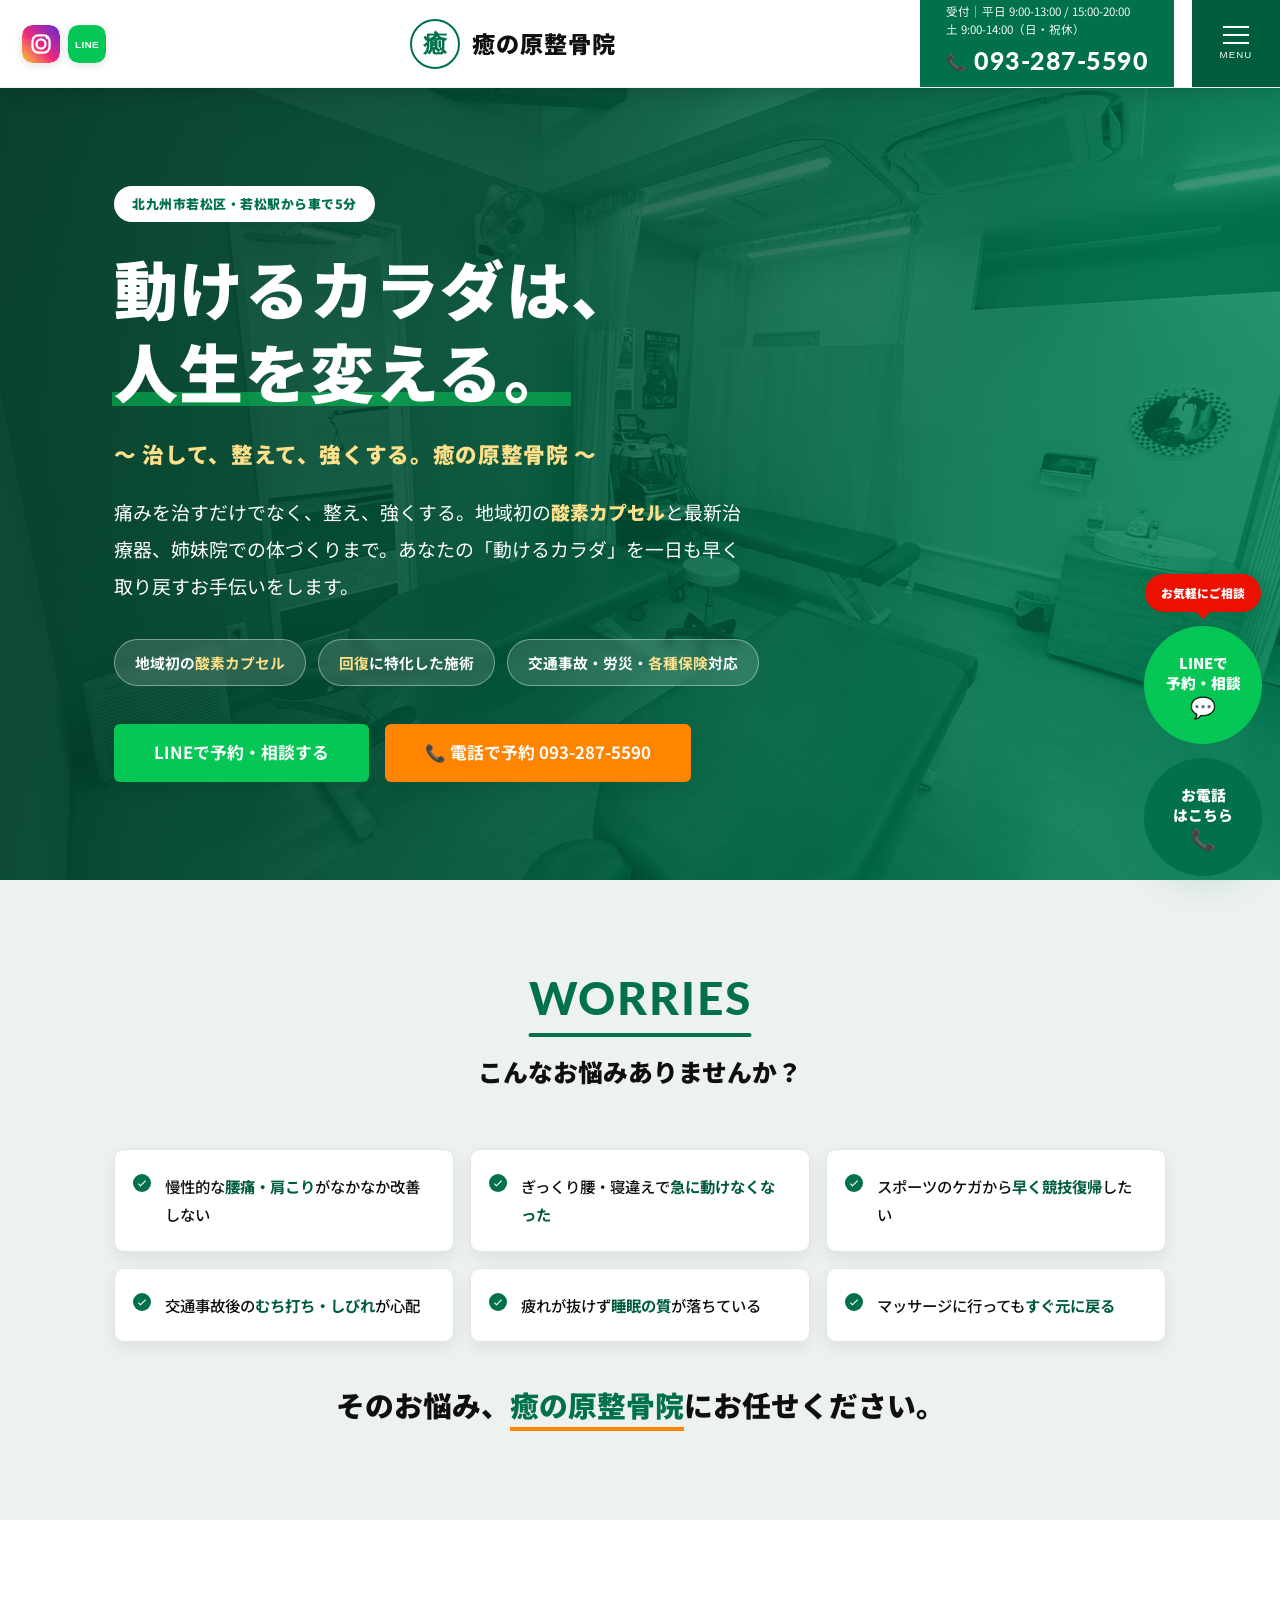
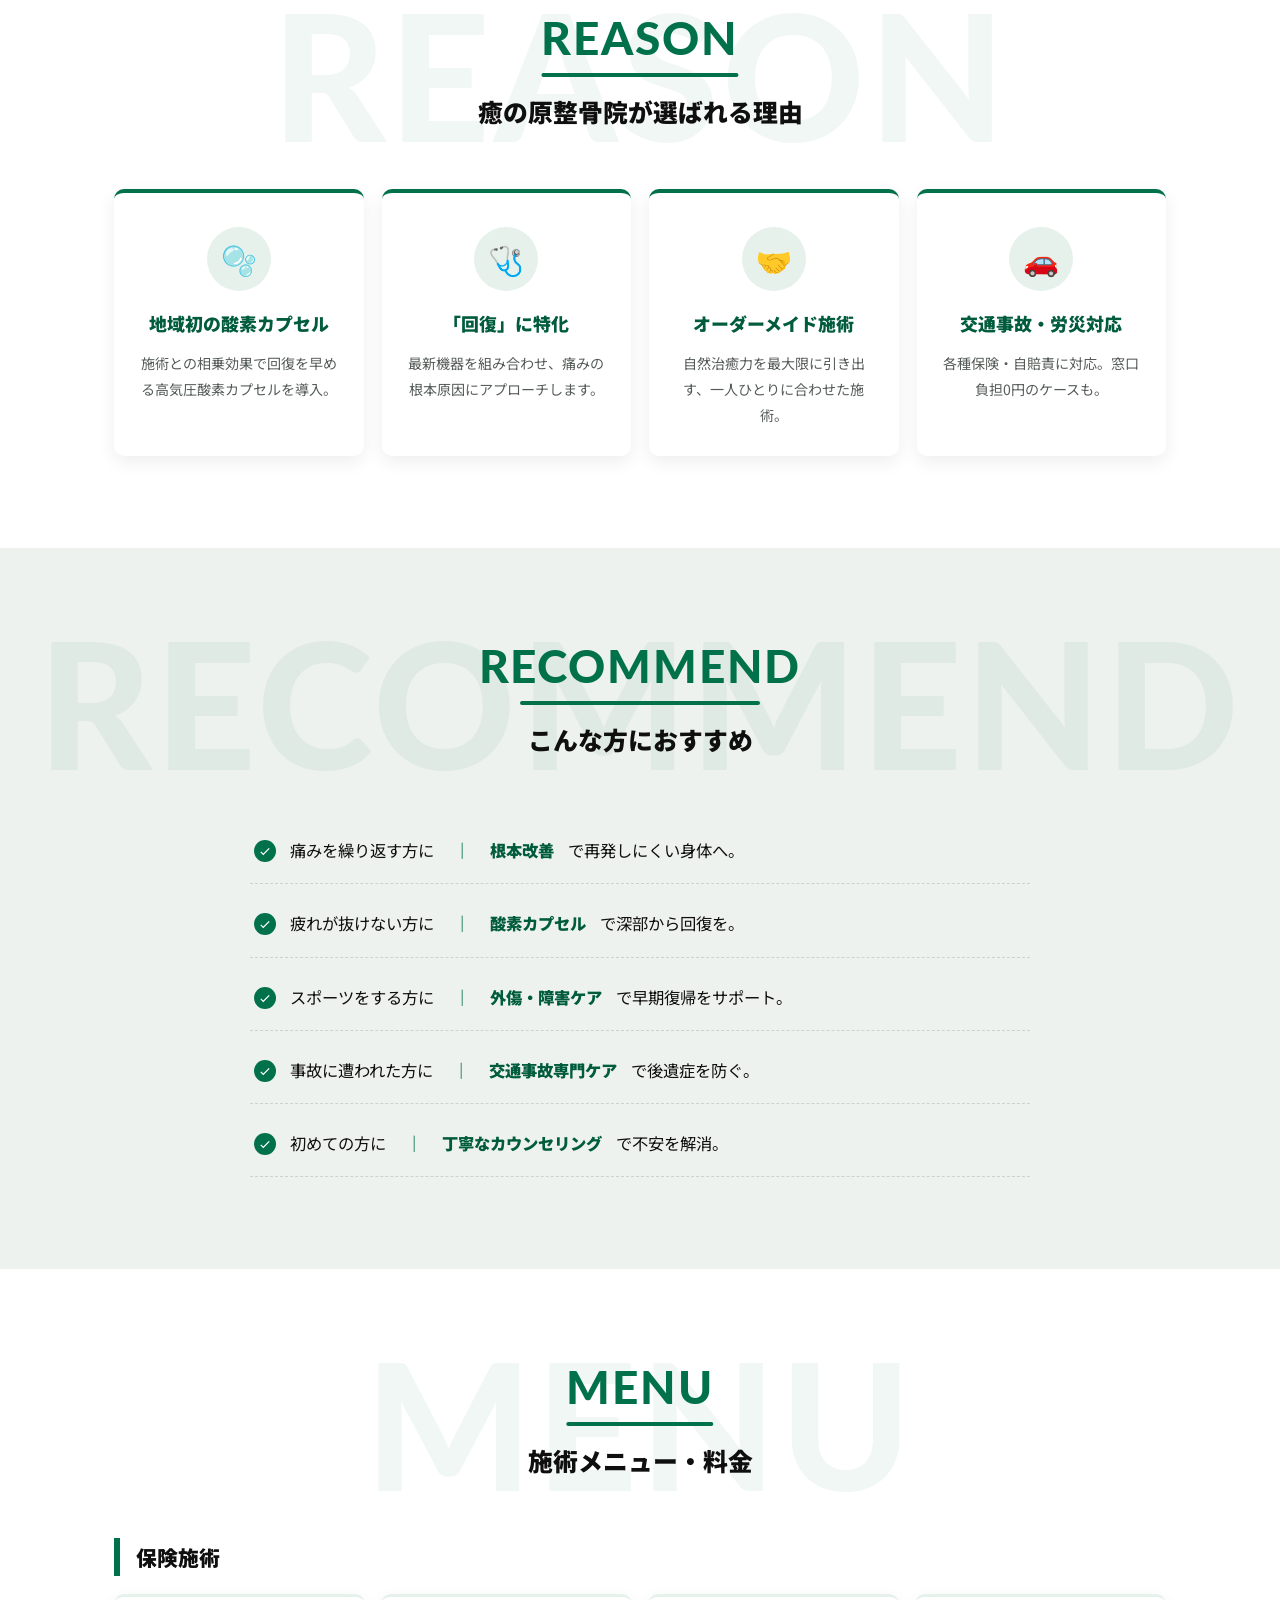
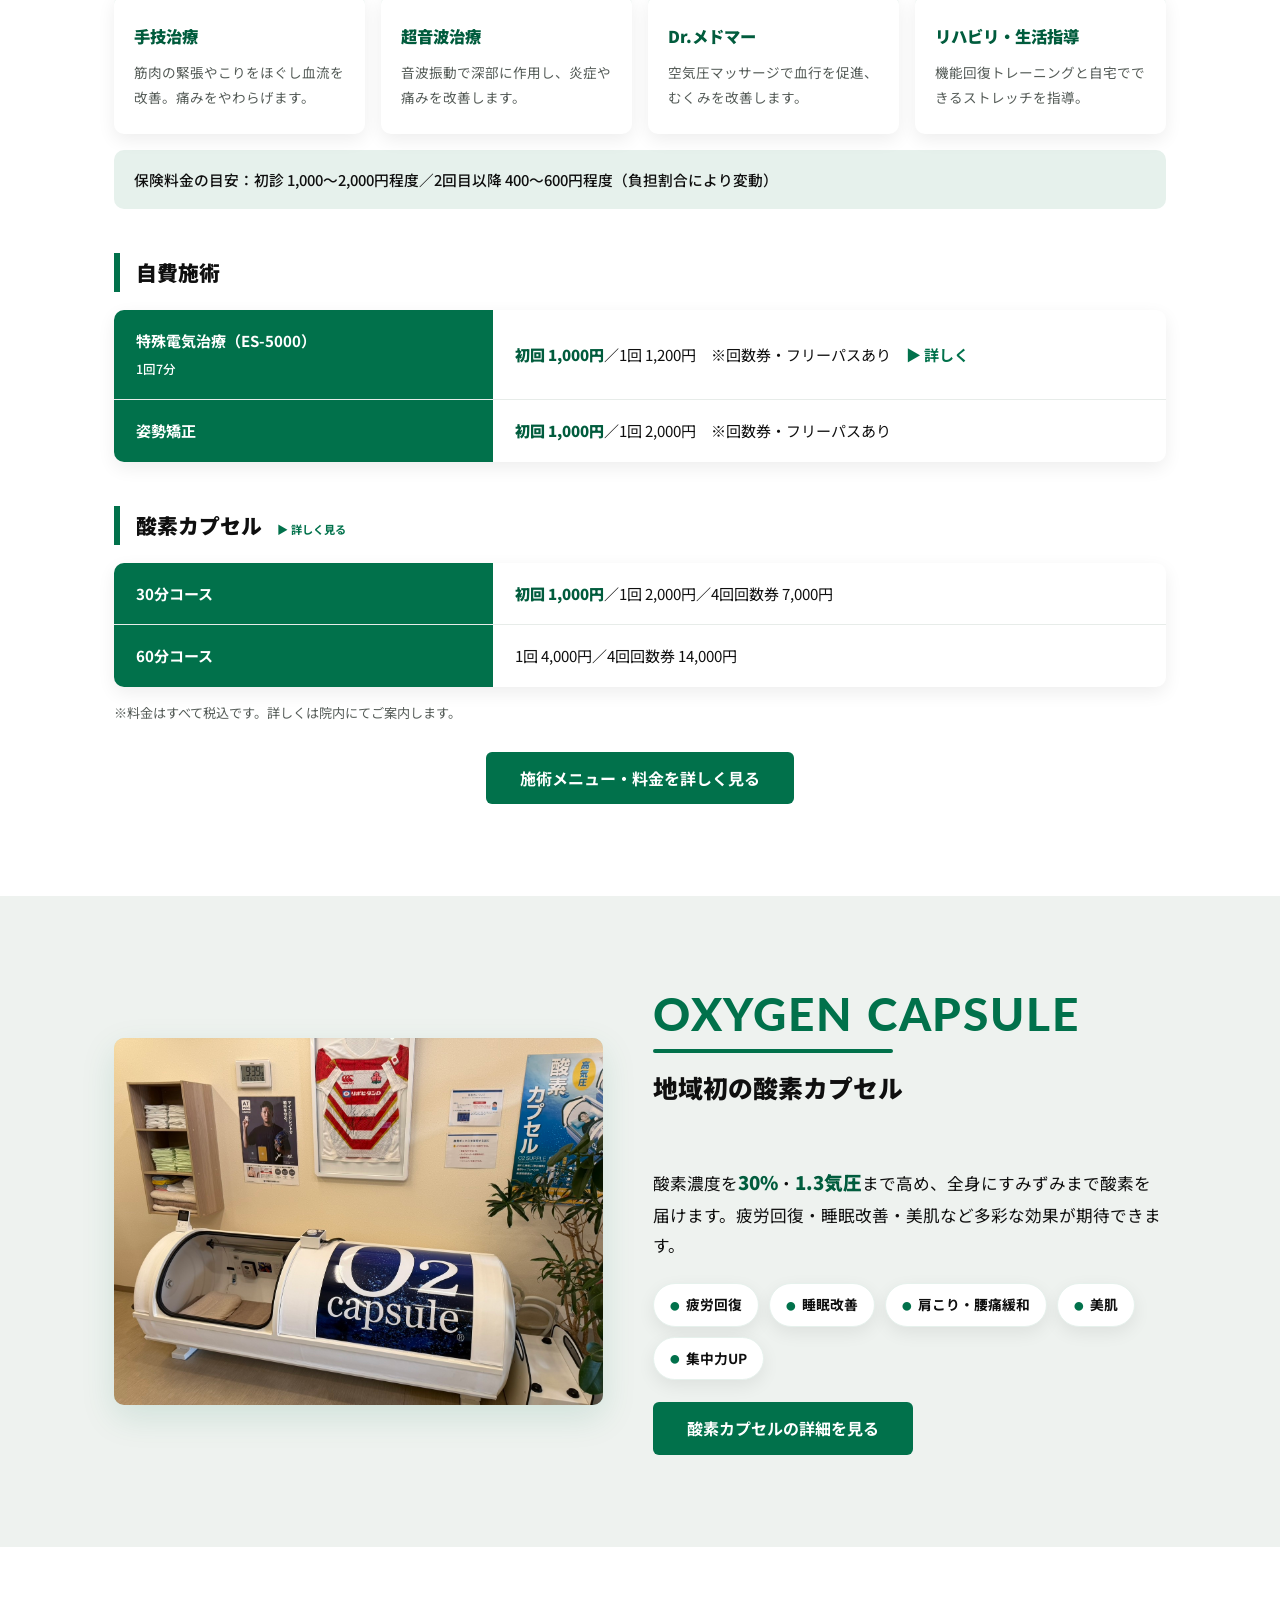
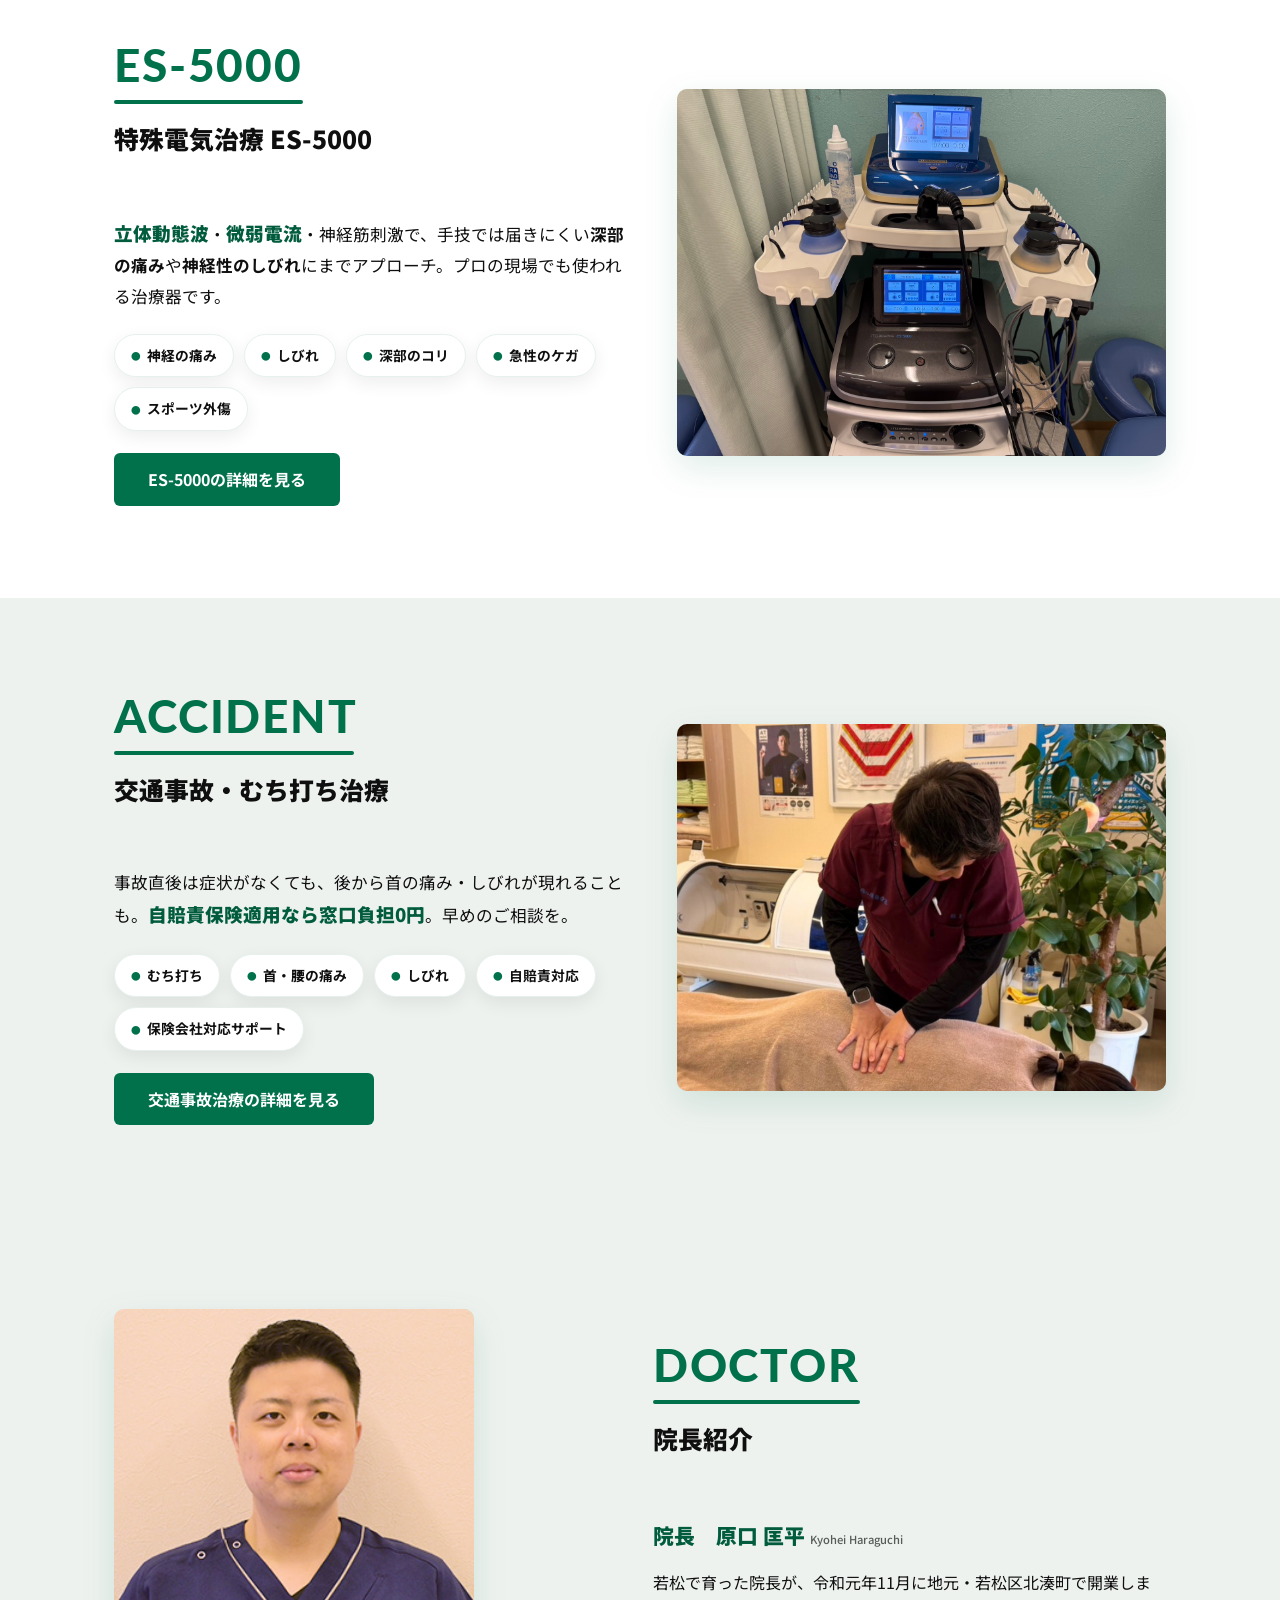
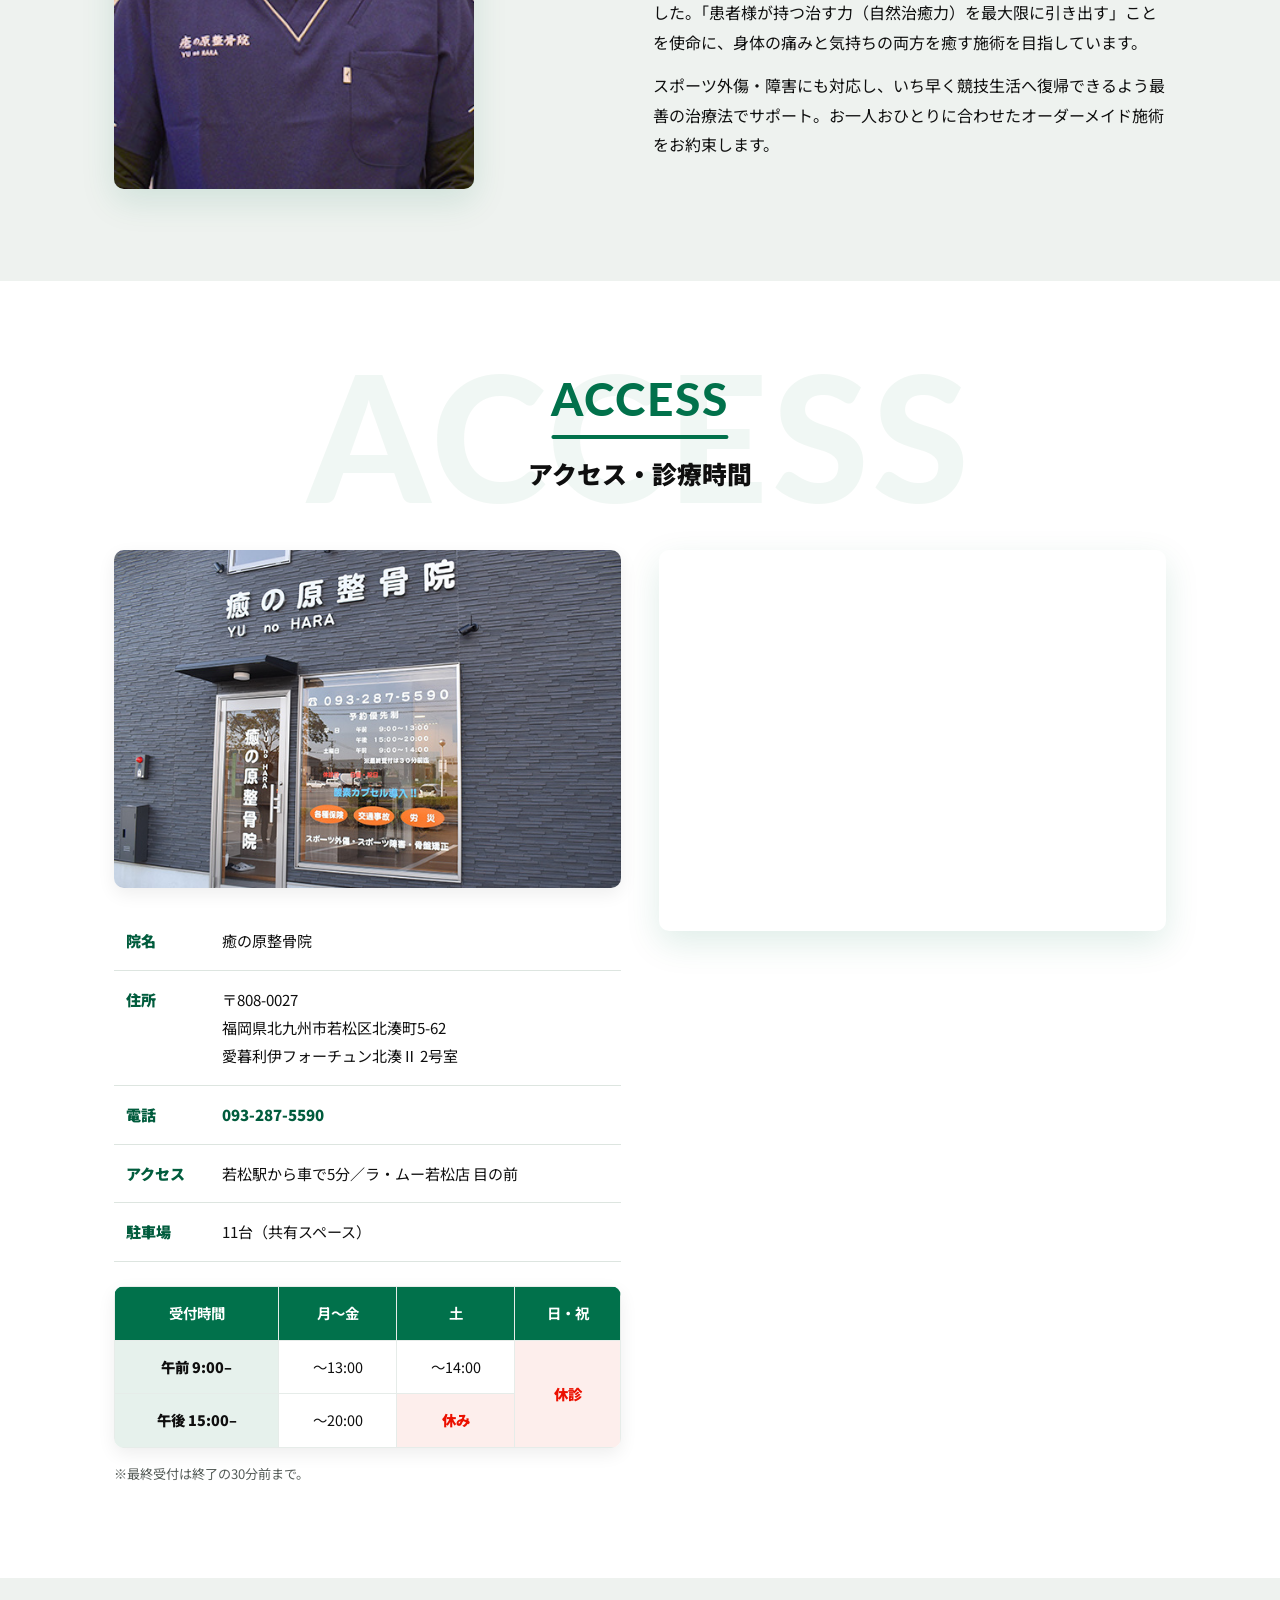
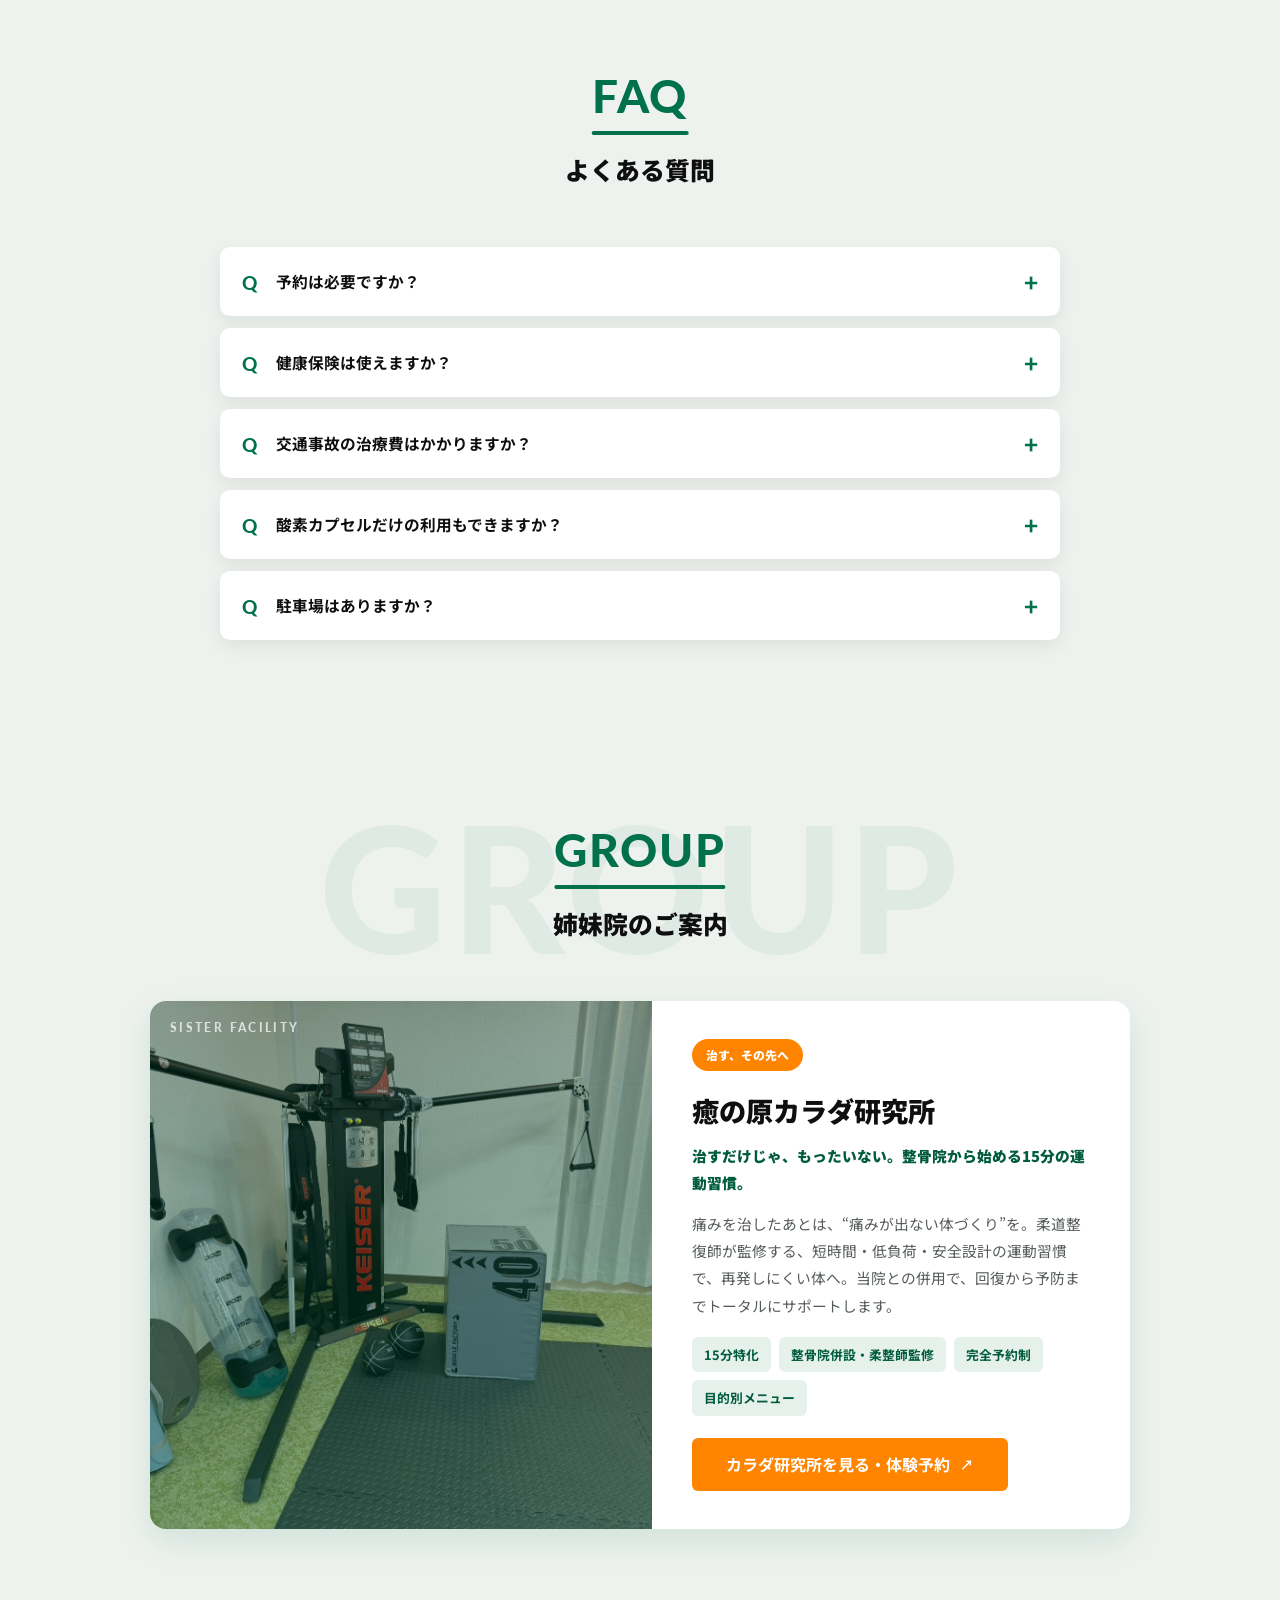
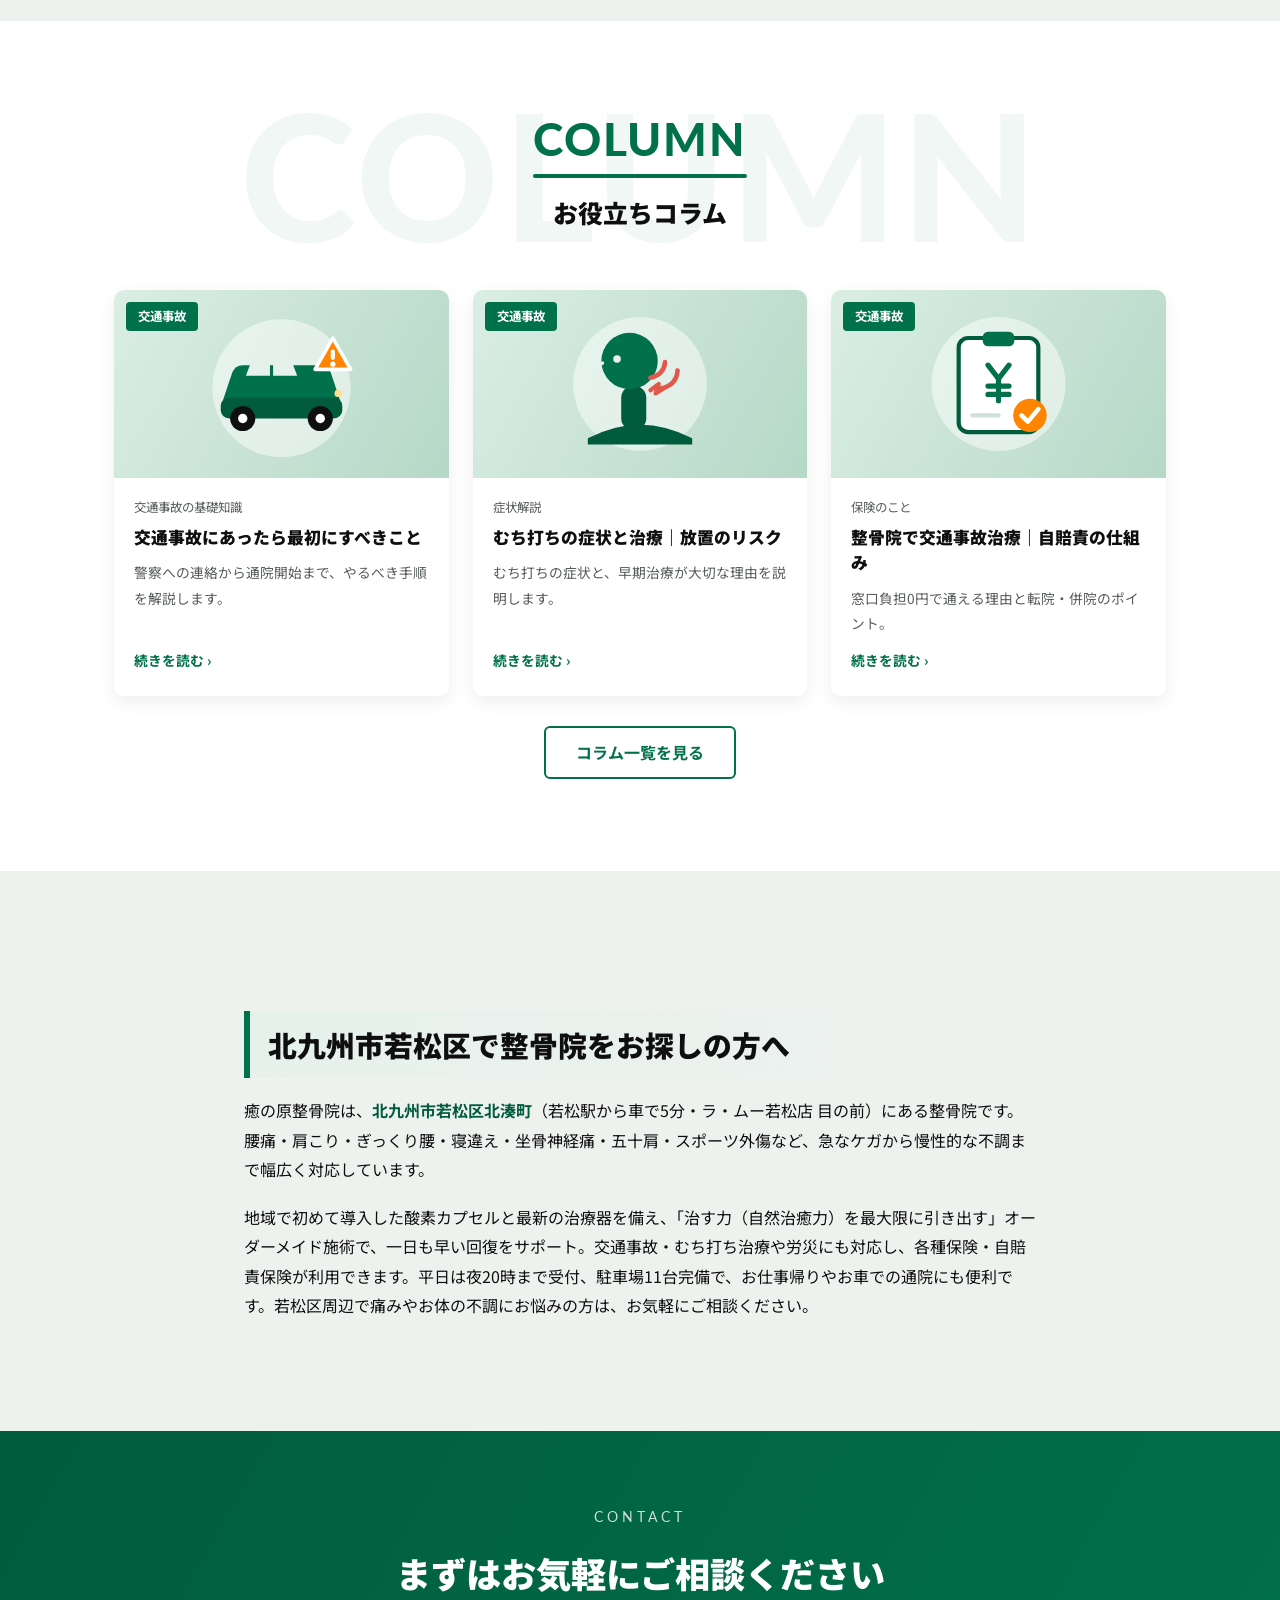
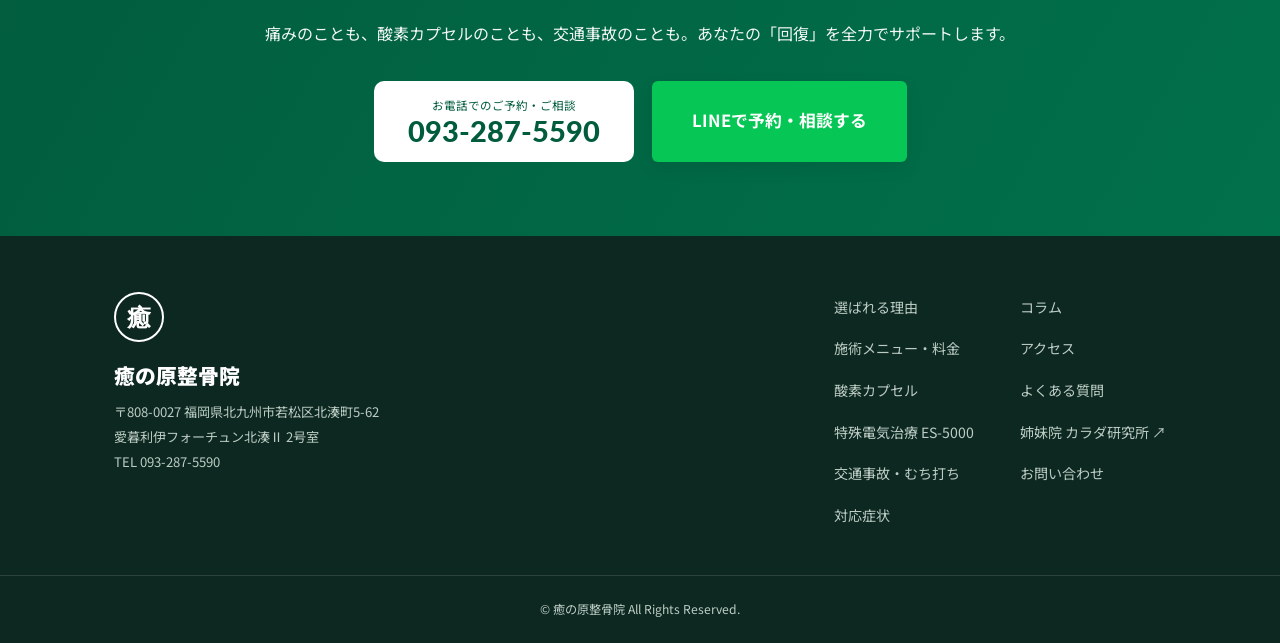
==== commit 6cd90782: "ブログサムネに関連イラスト追加・アクセスに外観写真追加 - ブログ記事サムネ(ダミー)を関連SVGイラストに（main.jsで自動はめ込み） - アクセスに院の外観写真(storefront.jpg)" ====
--- a/index.html
+++ b/index.html
@@ -256,6 +256,7 @@
     <div class="sec-head"><span class="sec-wm">ACCESS</span><span class="en">ACCESS</span><span class="ja">アクセス・診療時間</span></div>
     <div class="access-grid">
       <div>
+        <div class="access-photo"><img src="assets/img/storefront.jpg" alt="癒の原整骨院 外観（北九州市若松区北湊町・ラ・ムー若松店 目の前）"></div>
         <table class="info-table">
           <tr><th>院名</th><td>癒の原整骨院</td></tr>
           <tr><th>住所</th><td>〒808-0027<br>福岡県北九州市若松区北湊町5-62<br>愛暮利伊フォーチュン北湊Ⅱ 2号室</td></tr>
--- a/assets/css/style.css
+++ b/assets/css/style.css
@@ -218,6 +218,8 @@
 .hours-table thead th{background:var(--green);color:#fff}
 .hours-table tbody th{background:var(--green-l);font-weight:900;white-space:nowrap}
 .hours-table .closed{color:var(--red);font-weight:900;background:#fdeeec}
+.access-photo{aspect-ratio:3/2;border-radius:var(--radius);overflow:hidden;box-shadow:var(--shadow-sm);margin-bottom:24px}
+.access-photo img{width:100%;height:100%;object-fit:cover;display:block}
 .access-map{aspect-ratio:4/3;border-radius:var(--radius);overflow:hidden;box-shadow:var(--shadow);min-height:340px}
 .access-map iframe{width:100%;height:100%;border:0}
 
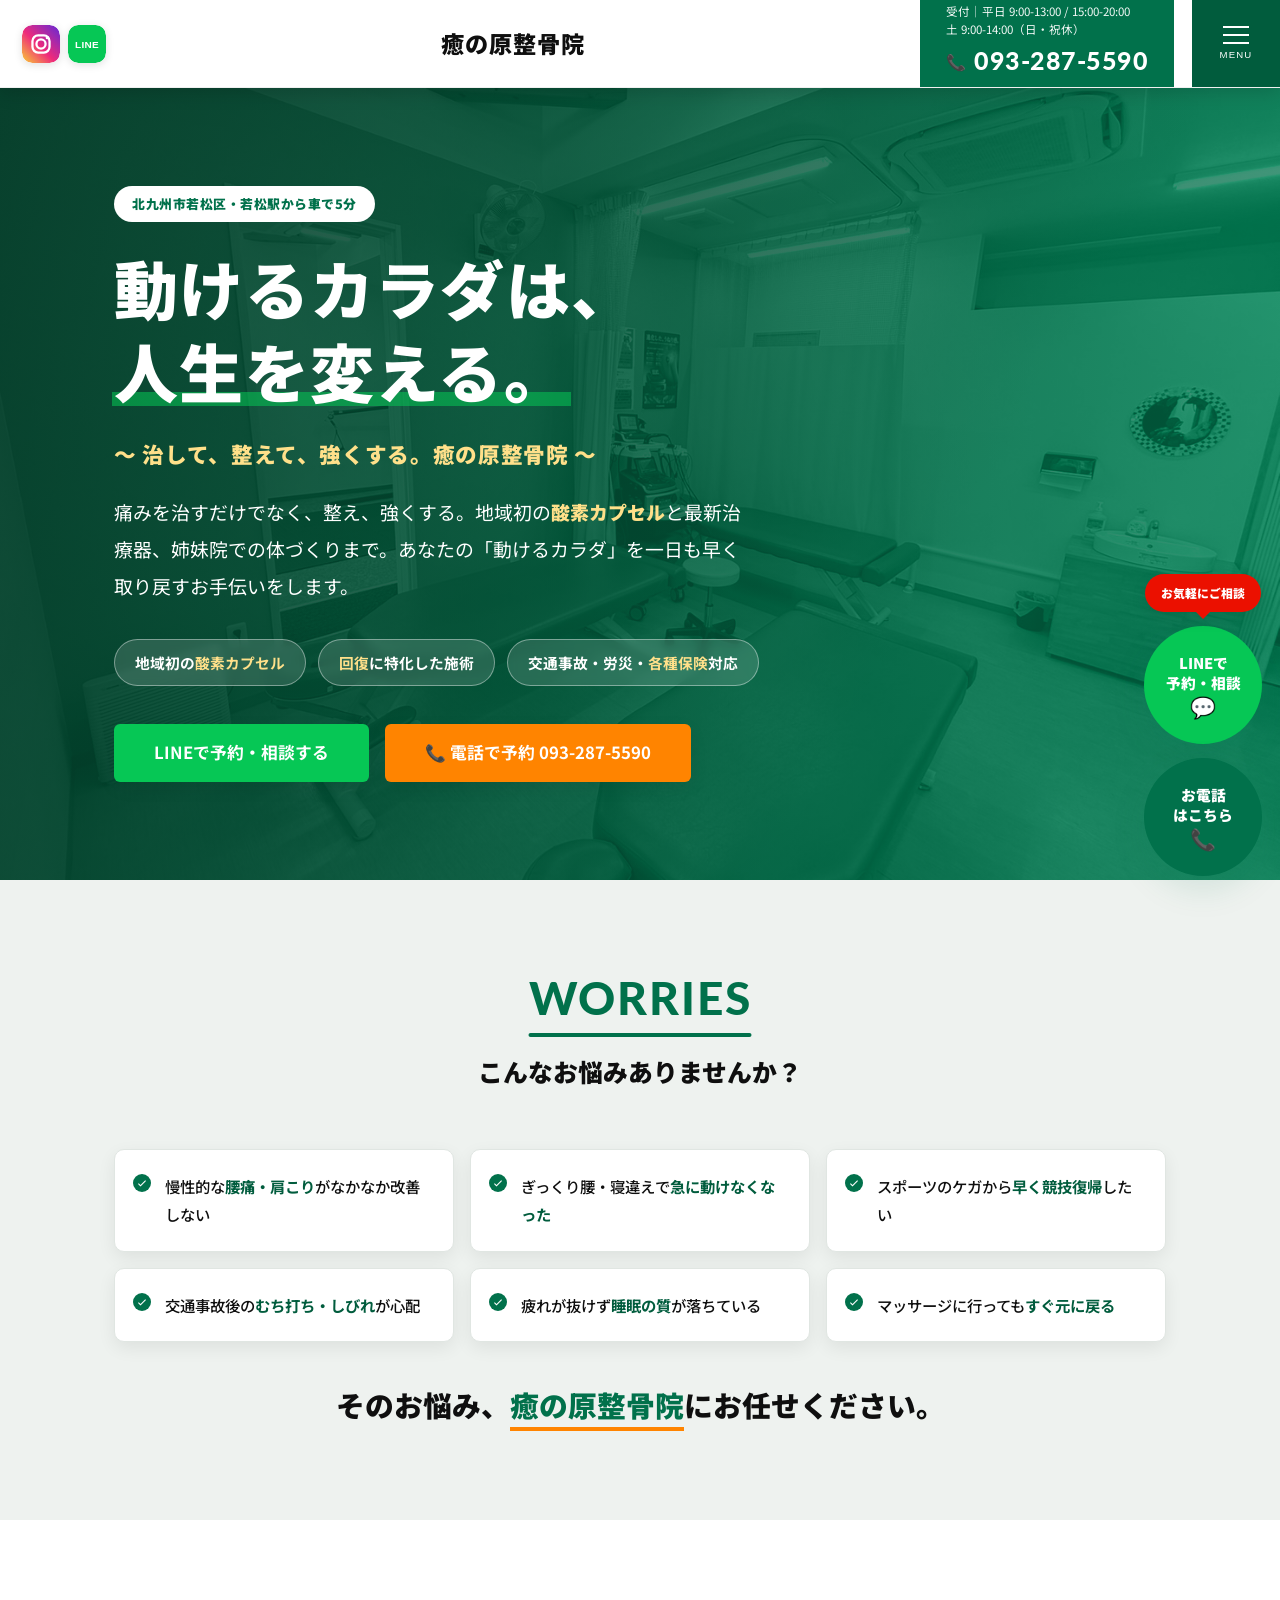
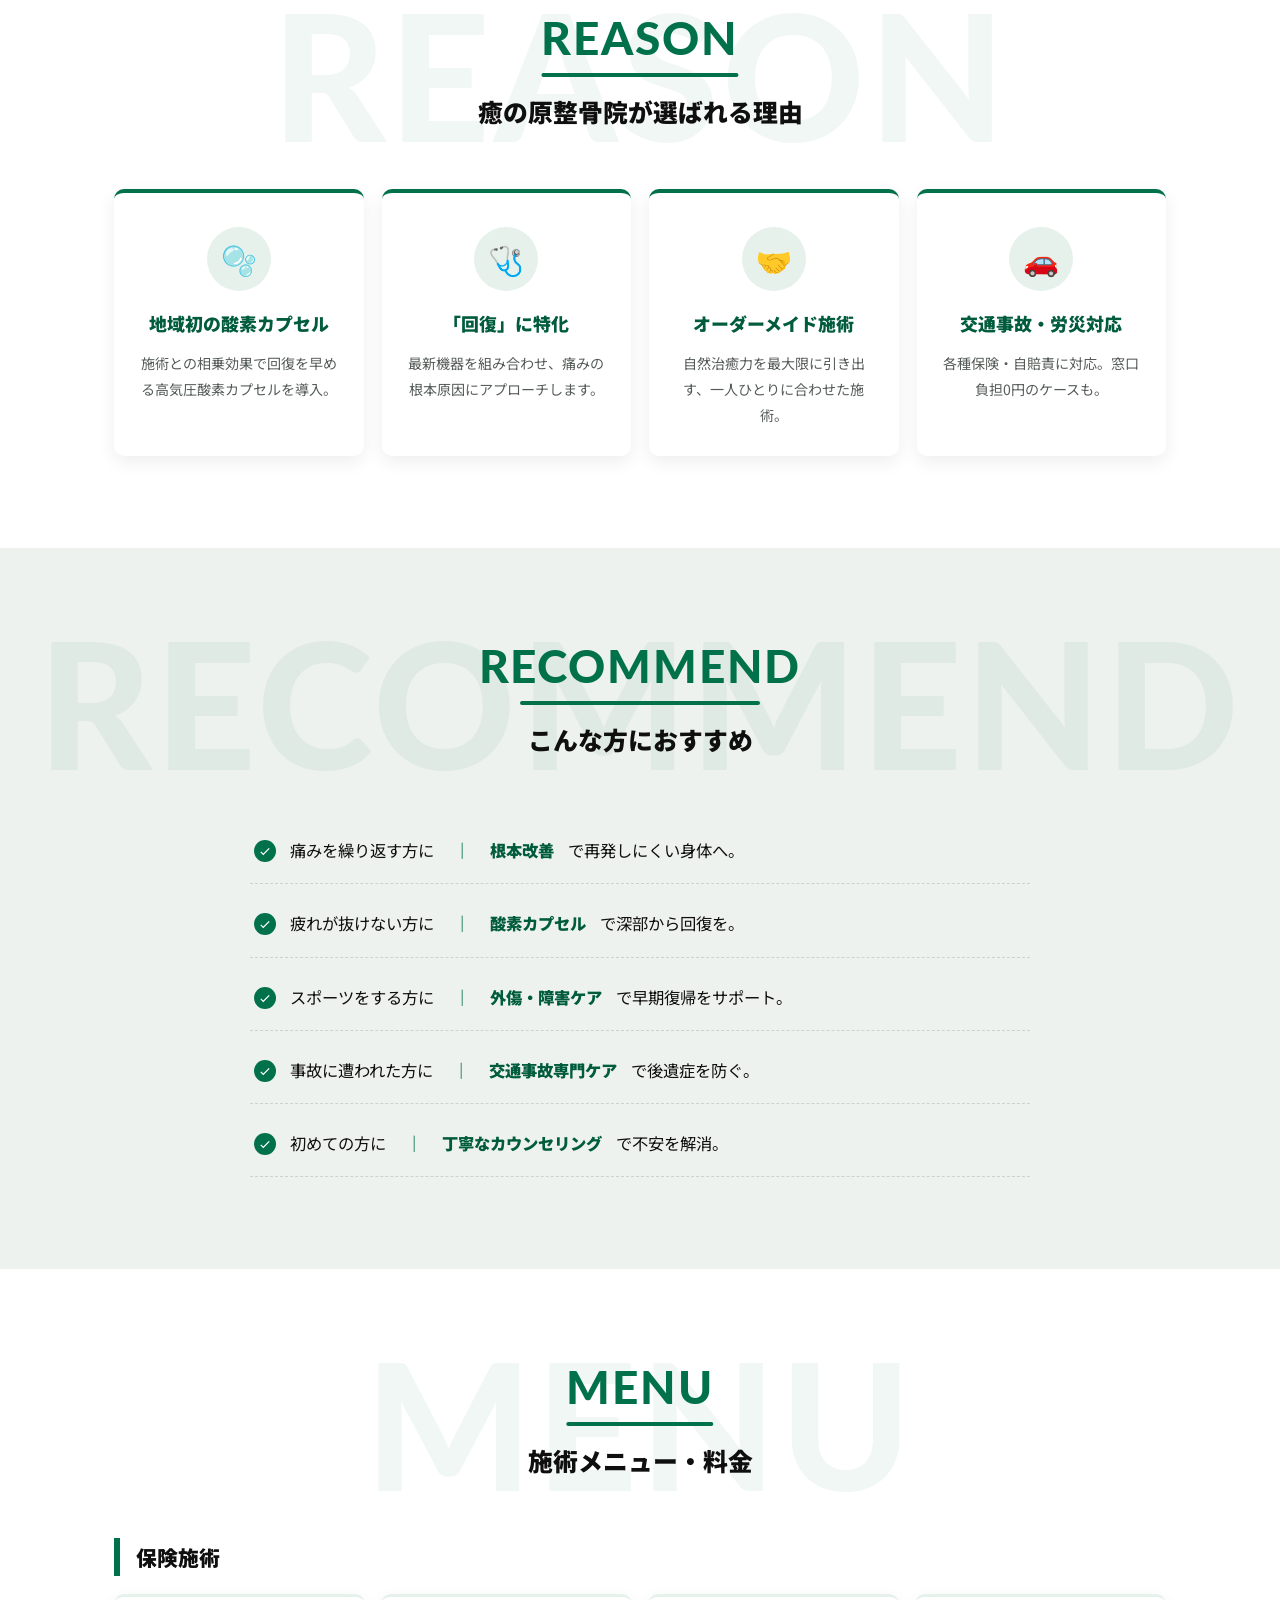
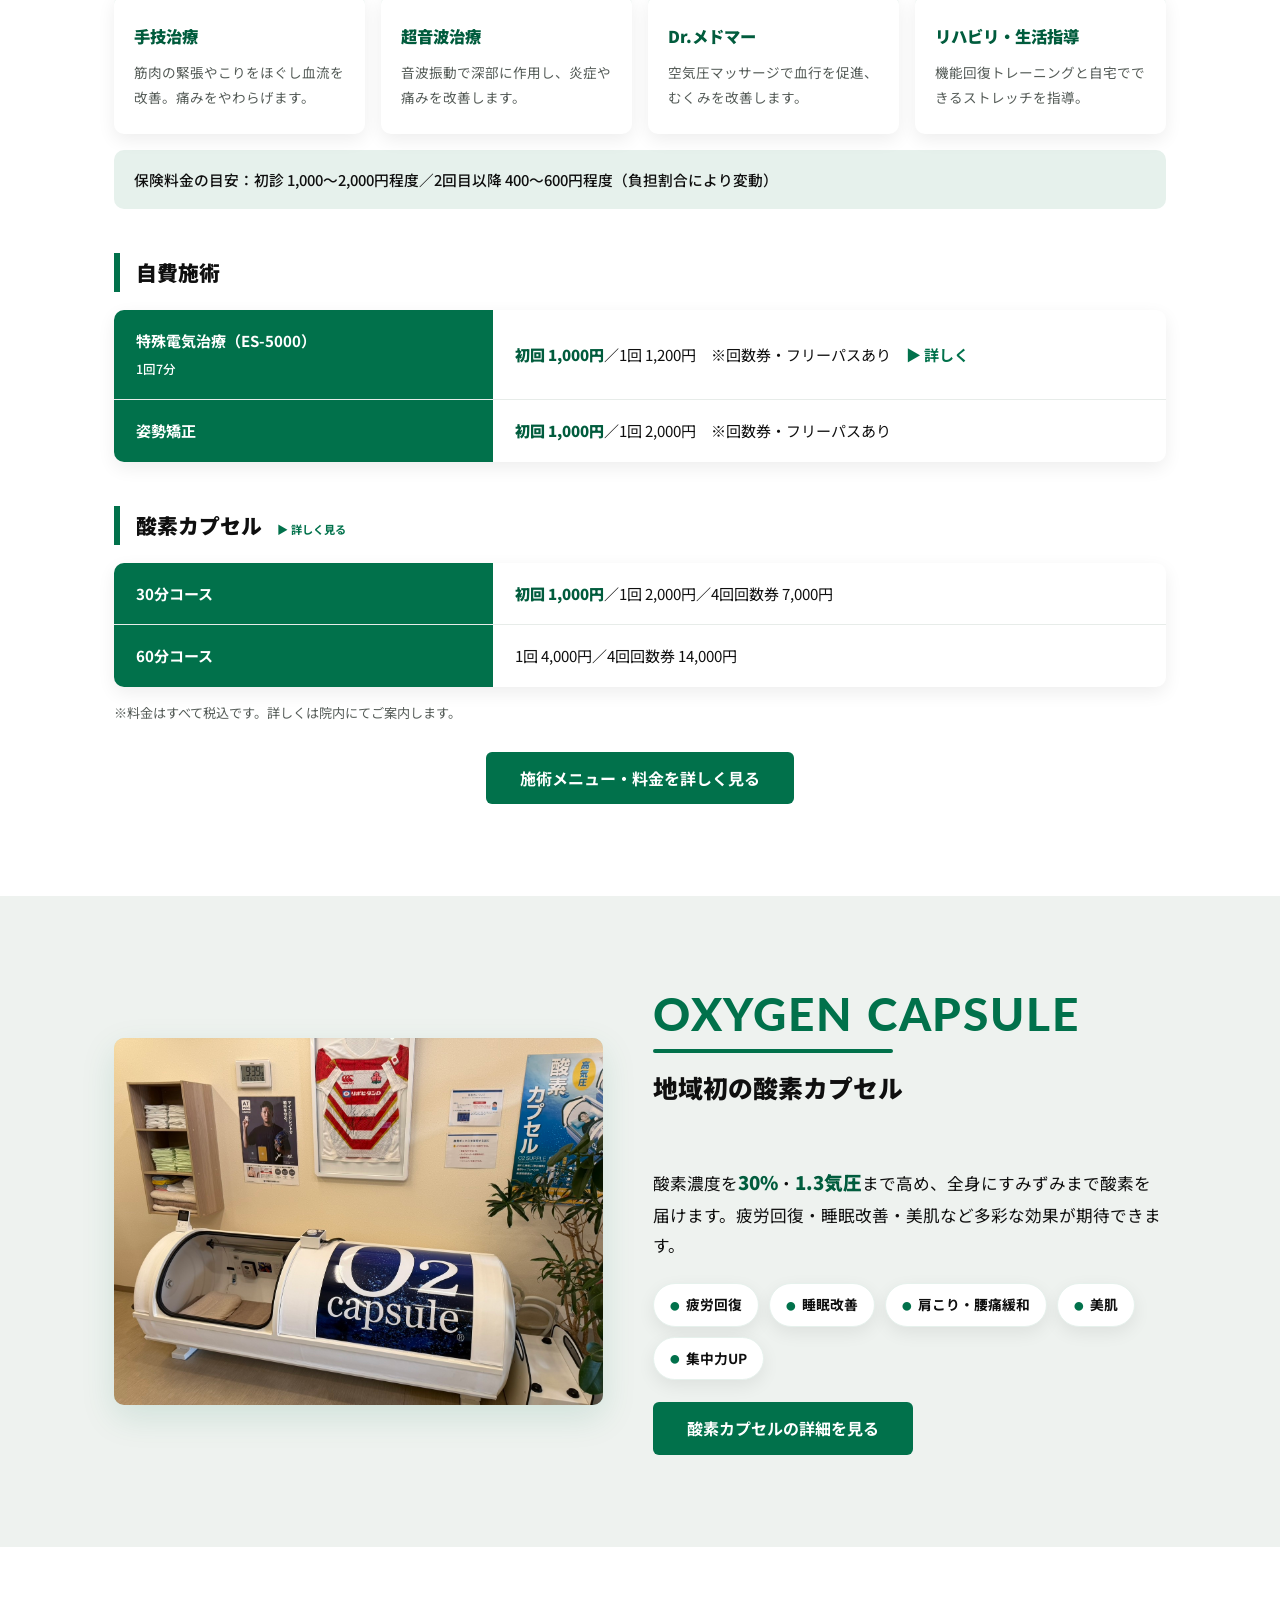
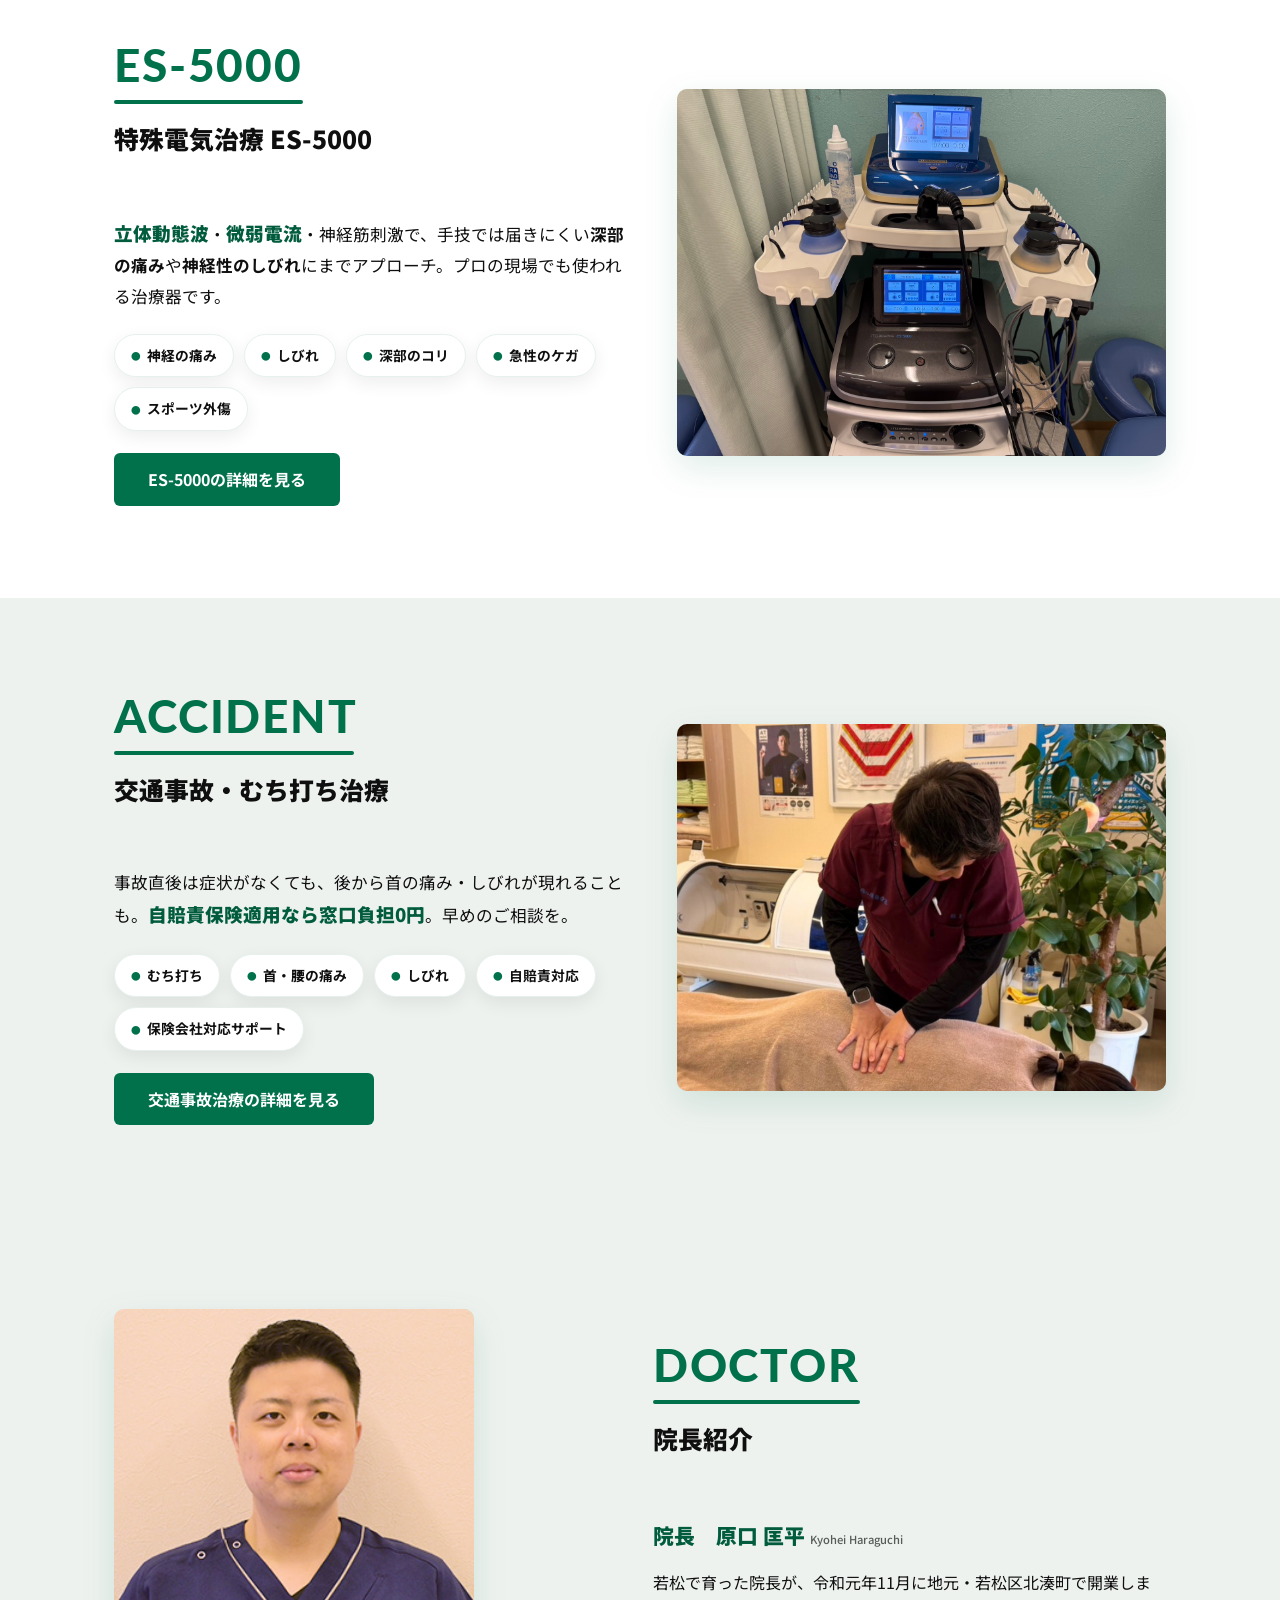
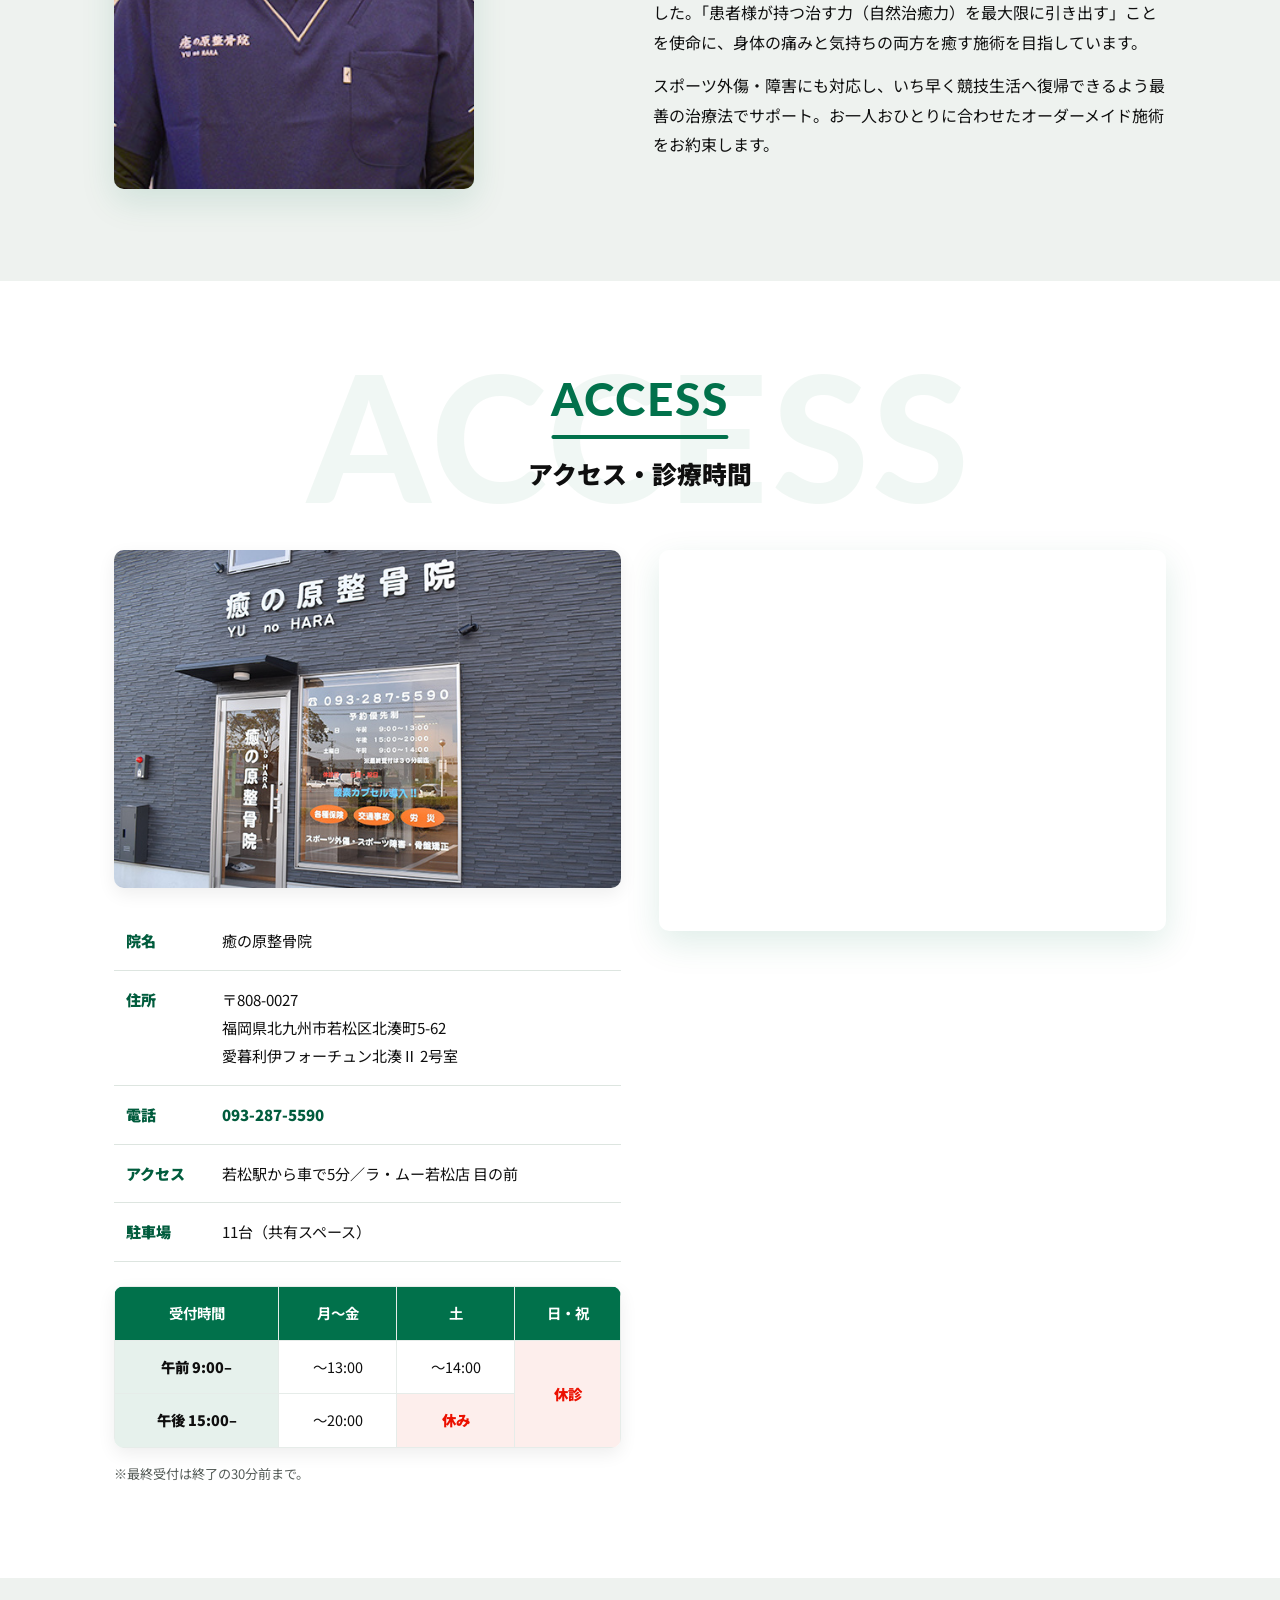
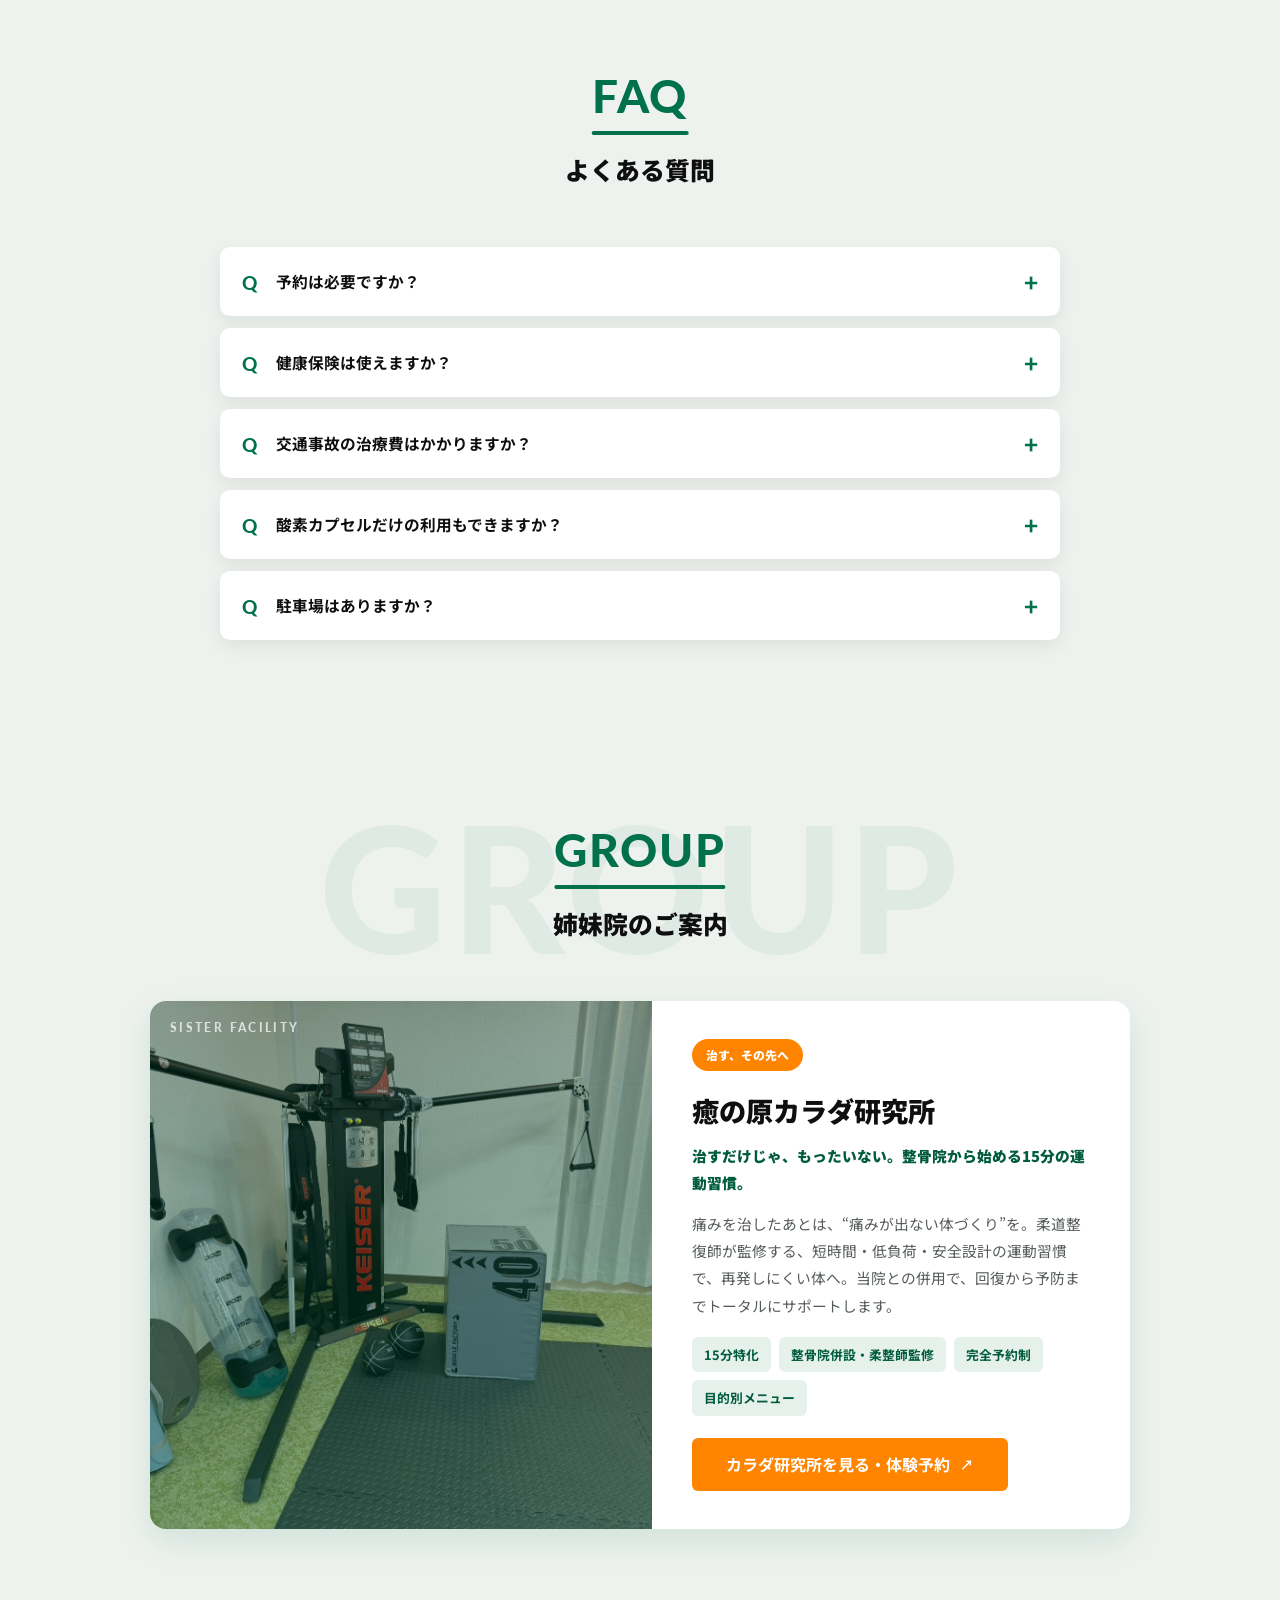
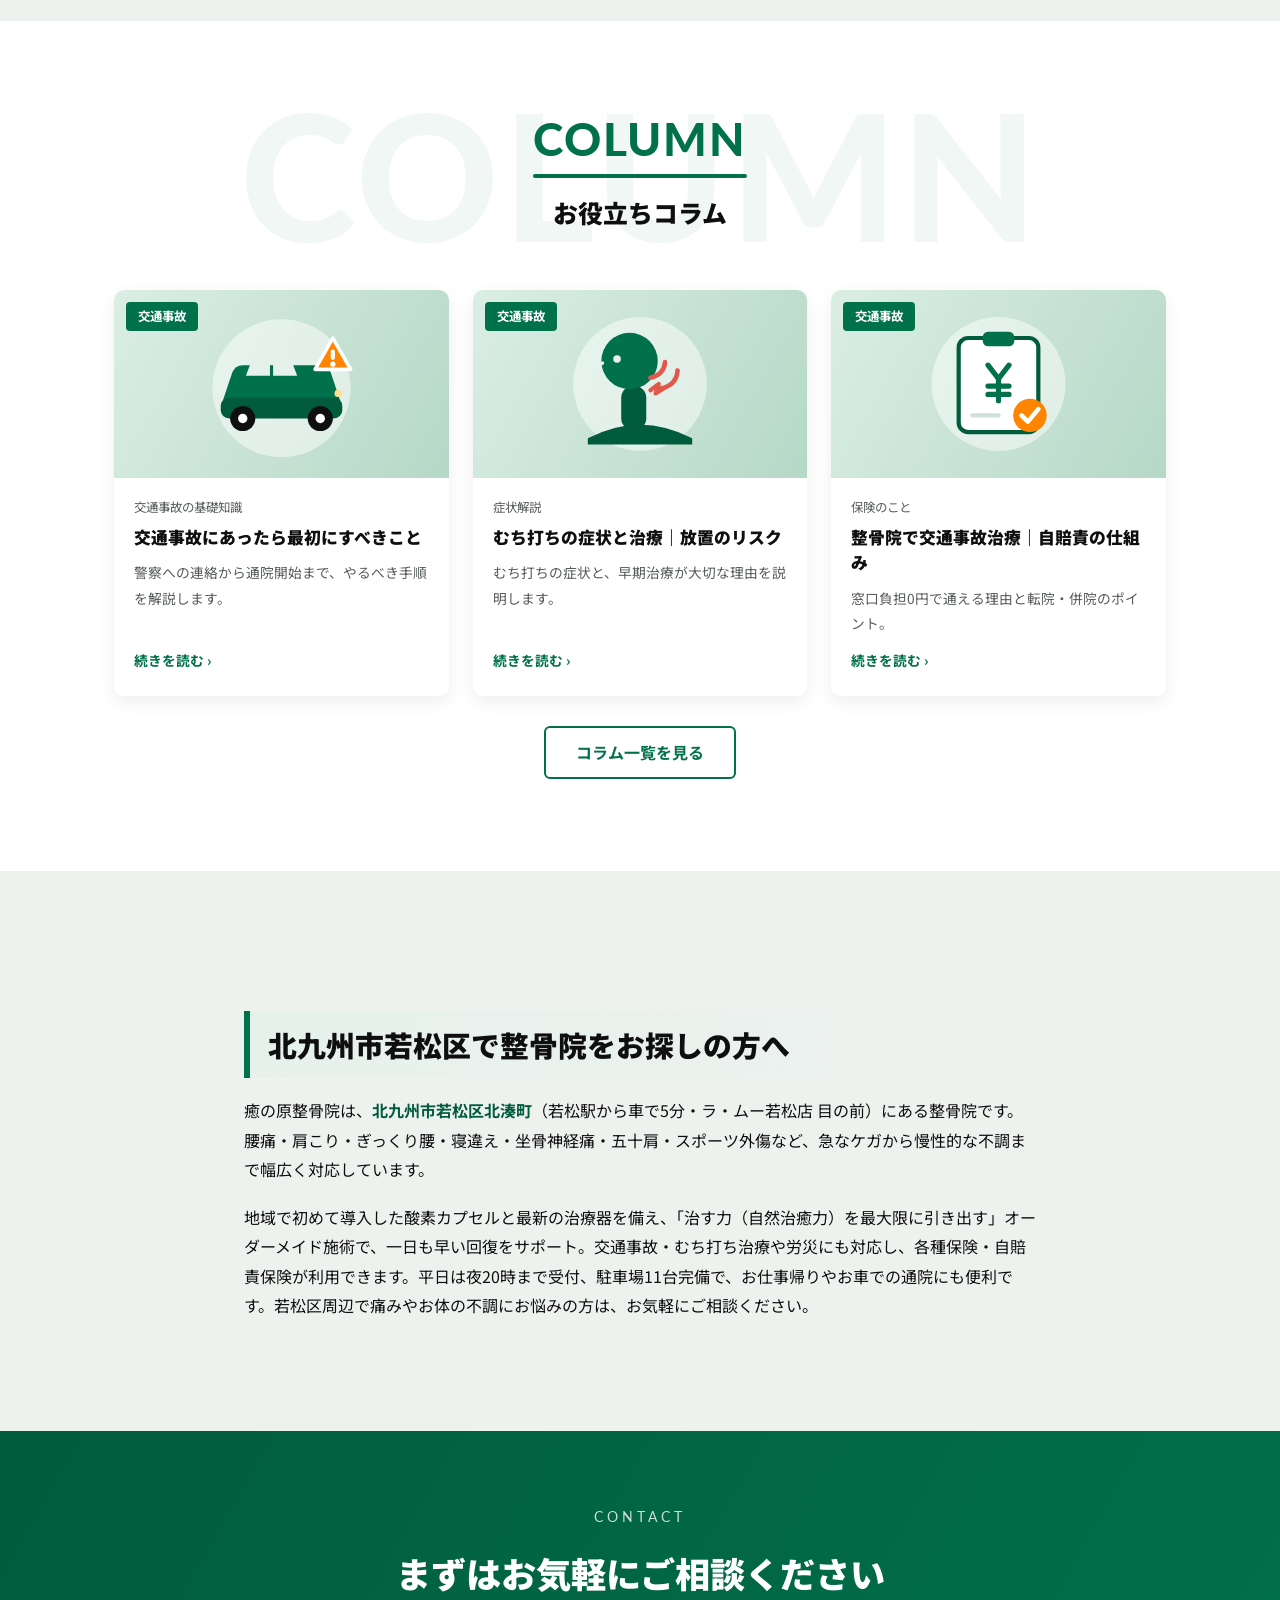
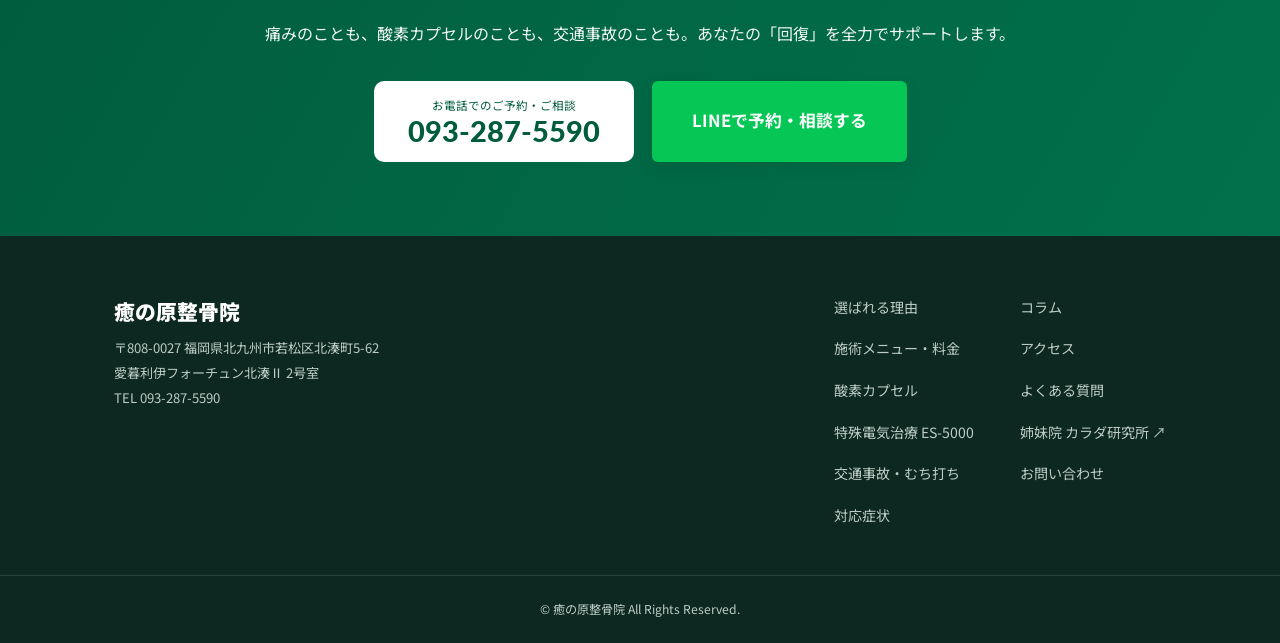
==== commit 157149ee: "ロゴマーク（丸の癒）を削除し文字のみに ヘッダー・フッターのlogo-markを全ページから除去（ロゴは一旦テキストのみ）。  Co-Authored-By: Claude Opus 4.8 <nor" ====
--- a/index.html
+++ b/index.html
@@ -47,11 +47,10 @@
 <header class="site-header">
   <div class="header-inner">
     <div class="header-sns">
-      <a href="#" aria-label="Instagram公式"><svg viewBox="0 0 40 40" width="38" height="38" aria-hidden="true"><defs><linearGradient id="igg" x1="0" y1="40" x2="40" y2="0" gradientUnits="userSpaceOnUse"><stop offset="0" stop-color="#f9ce34"/><stop offset=".45" stop-color="#ee2a7b"/><stop offset="1" stop-color="#6228d7"/></linearGradient></defs><rect width="40" height="40" rx="11" fill="url(#igg)"/><rect x="11" y="11" width="18" height="18" rx="6" fill="none" stroke="#fff" stroke-width="2.4"/><circle cx="20" cy="20" r="4.8" fill="none" stroke="#fff" stroke-width="2.4"/><circle cx="26.6" cy="13.4" r="1.7" fill="#fff"/></svg></a>
-      <a href="#" aria-label="LINE公式アカウント"><svg viewBox="0 0 40 40" width="38" height="38" aria-hidden="true"><rect width="40" height="40" rx="11" fill="#06c755"/><text x="20" y="21" text-anchor="middle" dominant-baseline="central" fill="#fff" font-family="Arial,Helvetica,sans-serif" font-weight="800" font-size="10.5" letter-spacing=".3">LINE</text></svg></a>
+      <a href="https://www.instagram.com/yunohara_1112/" target="_blank" rel="noopener" aria-label="Instagram公式"><svg viewBox="0 0 40 40" width="38" height="38" aria-hidden="true"><defs><linearGradient id="igg" x1="0" y1="40" x2="40" y2="0" gradientUnits="userSpaceOnUse"><stop offset="0" stop-color="#f9ce34"/><stop offset=".45" stop-color="#ee2a7b"/><stop offset="1" stop-color="#6228d7"/></linearGradient></defs><rect width="40" height="40" rx="11" fill="url(#igg)"/><rect x="11" y="11" width="18" height="18" rx="6" fill="none" stroke="#fff" stroke-width="2.4"/><circle cx="20" cy="20" r="4.8" fill="none" stroke="#fff" stroke-width="2.4"/><circle cx="26.6" cy="13.4" r="1.7" fill="#fff"/></svg></a>
+      <a href="https://lin.ee/xnoZxgP" target="_blank" rel="noopener" aria-label="LINE公式アカウント"><svg viewBox="0 0 40 40" width="38" height="38" aria-hidden="true"><rect width="40" height="40" rx="11" fill="#06c755"/><text x="20" y="21" text-anchor="middle" dominant-baseline="central" fill="#fff" font-family="Arial,Helvetica,sans-serif" font-weight="800" font-size="10.5" letter-spacing=".3">LINE</text></svg></a>
     </div>
     <a href="index.html" class="logo">
-      <span class="logo-mark">癒</span>
       <span class="logo-text"><strong>癒の原整骨院</strong></span>
     </a>
     <div class="header-info">
@@ -95,7 +94,7 @@
       <li>交通事故・労災・<b>各種保険</b>対応</li>
     </ul>
     <div class="hero-cta">
-      <a href="#contact" class="btn btn-line btn-lg">LINEで予約・相談する</a>
+      <a href="https://lin.ee/xnoZxgP" target="_blank" rel="noopener" class="btn btn-line btn-lg">LINEで予約・相談する</a>
       <a href="tel:0932875590" class="btn btn-orange btn-lg">📞 電話で予約 093-287-5590</a>
     </div>
   </div>
@@ -344,7 +343,7 @@
     <p>痛みのことも、酸素カプセルのことも、交通事故のことも。あなたの「回復」を全力でサポートします。</p>
     <div class="cta-band-btns">
       <a href="tel:0932875590" class="cta-tel"><small>お電話でのご予約・ご相談</small><strong>093-287-5590</strong></a>
-      <a href="#" class="btn btn-line btn-lg">LINEで予約・相談する</a>
+      <a href="https://lin.ee/xnoZxgP" target="_blank" rel="noopener" class="btn btn-line btn-lg">LINEで予約・相談する</a>
     </div>
   </div>
 </section>
@@ -353,7 +352,6 @@
 <footer class="site-footer">
   <div class="container footer-inner">
     <div class="footer-brand">
-      <span class="logo-mark">癒</span>
       <strong>癒の原整骨院</strong>
       <small>〒808-0027 福岡県北九州市若松区北湊町5-62<br>愛暮利伊フォーチュン北湊Ⅱ 2号室<br>TEL 093-287-5590</small>
     </div>
@@ -377,14 +375,14 @@
 <!-- 右側固定CTA(PC) -->
 <div class="float-cta">
   <span class="badge">お気軽にご相談</span>
-  <a href="#contact" class="fbtn fbtn-line">LINEで<br>予約・相談<small>💬</small></a>
+  <a href="https://lin.ee/xnoZxgP" target="_blank" rel="noopener" class="fbtn fbtn-line">LINEで<br>予約・相談<small>💬</small></a>
   <a href="tel:0932875590" class="fbtn fbtn-tel">お電話<br>はこちら<small>📞</small></a>
 </div>
 
 <!-- スマホ固定CTA -->
 <div class="mobile-cta">
   <a href="tel:0932875590" class="m-tel"><span>📞</span>電話</a>
-  <a href="#contact" class="m-line"><span>💬</span>LINE予約</a>
+  <a href="https://lin.ee/xnoZxgP" target="_blank" rel="noopener" class="m-line"><span>💬</span>LINE予約</a>
   <a href="#contact" class="m-form"><span>✉</span>相談</a>
 </div>
 
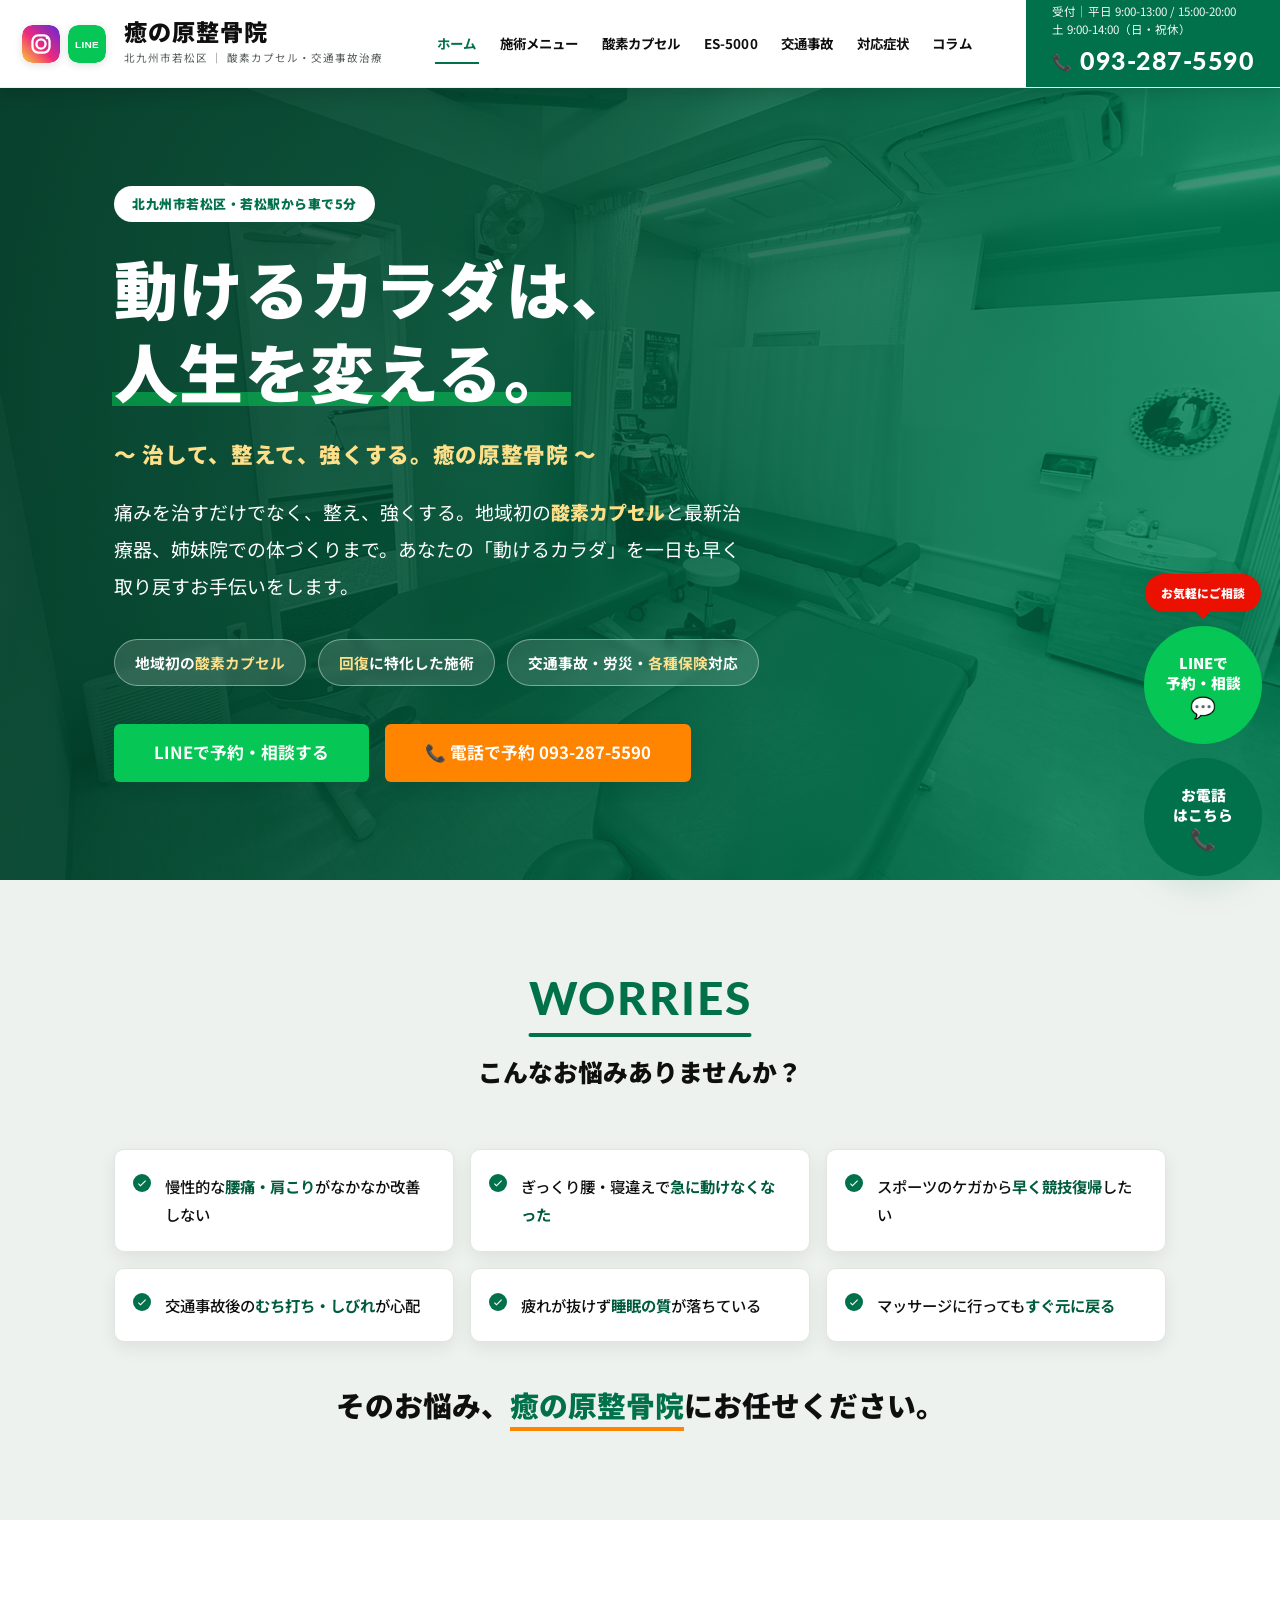
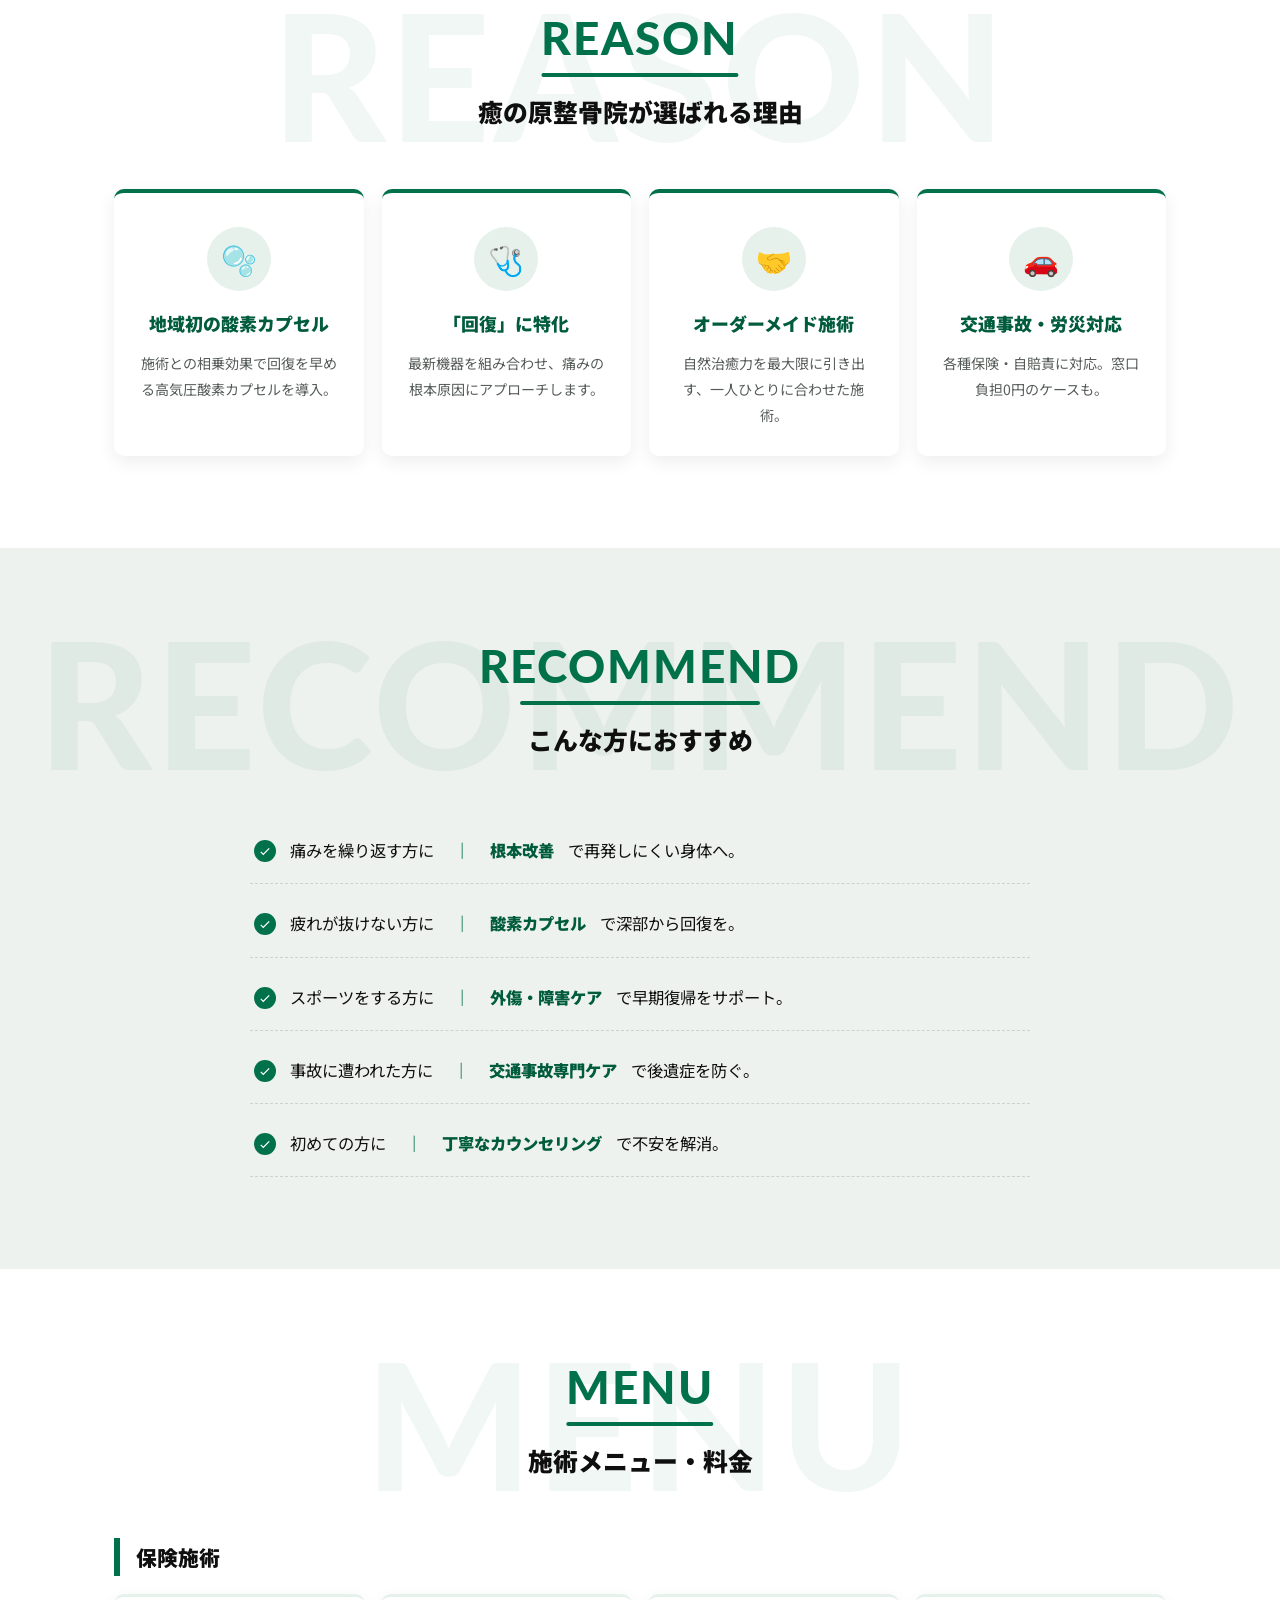
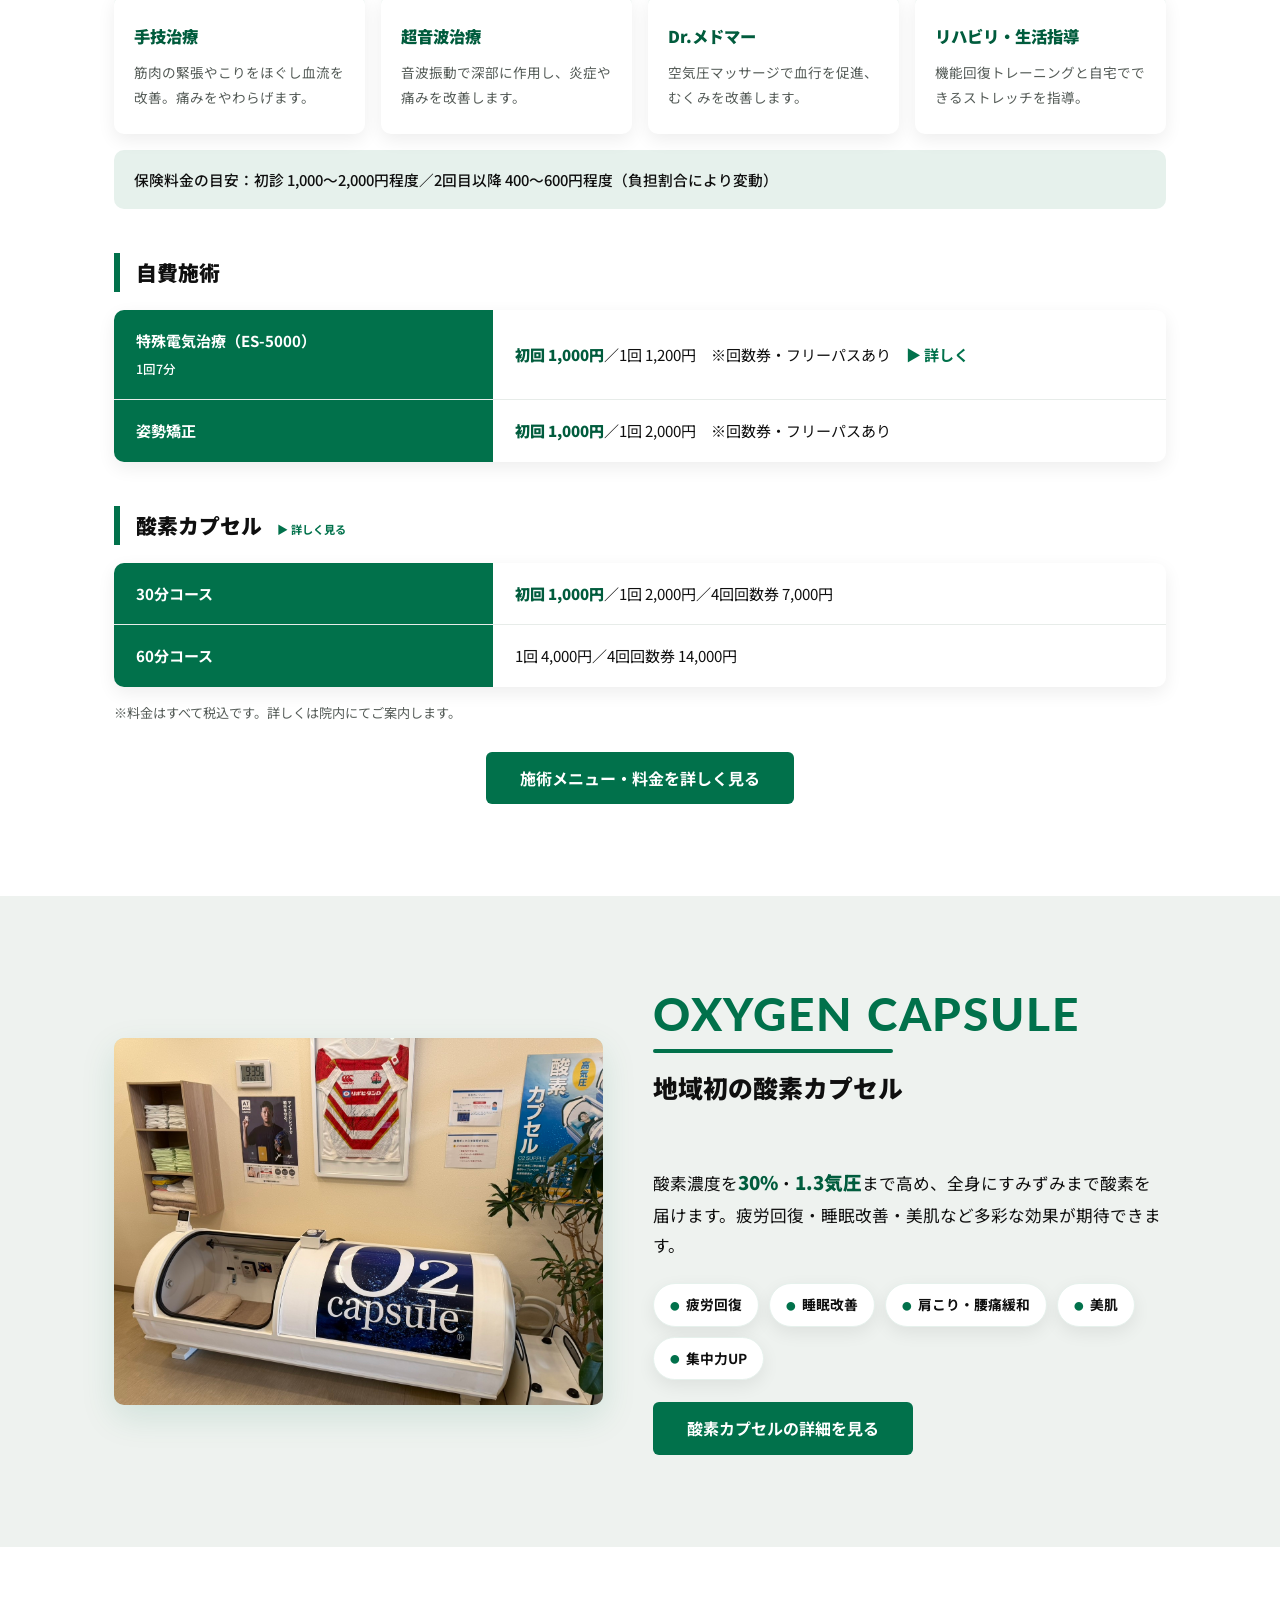
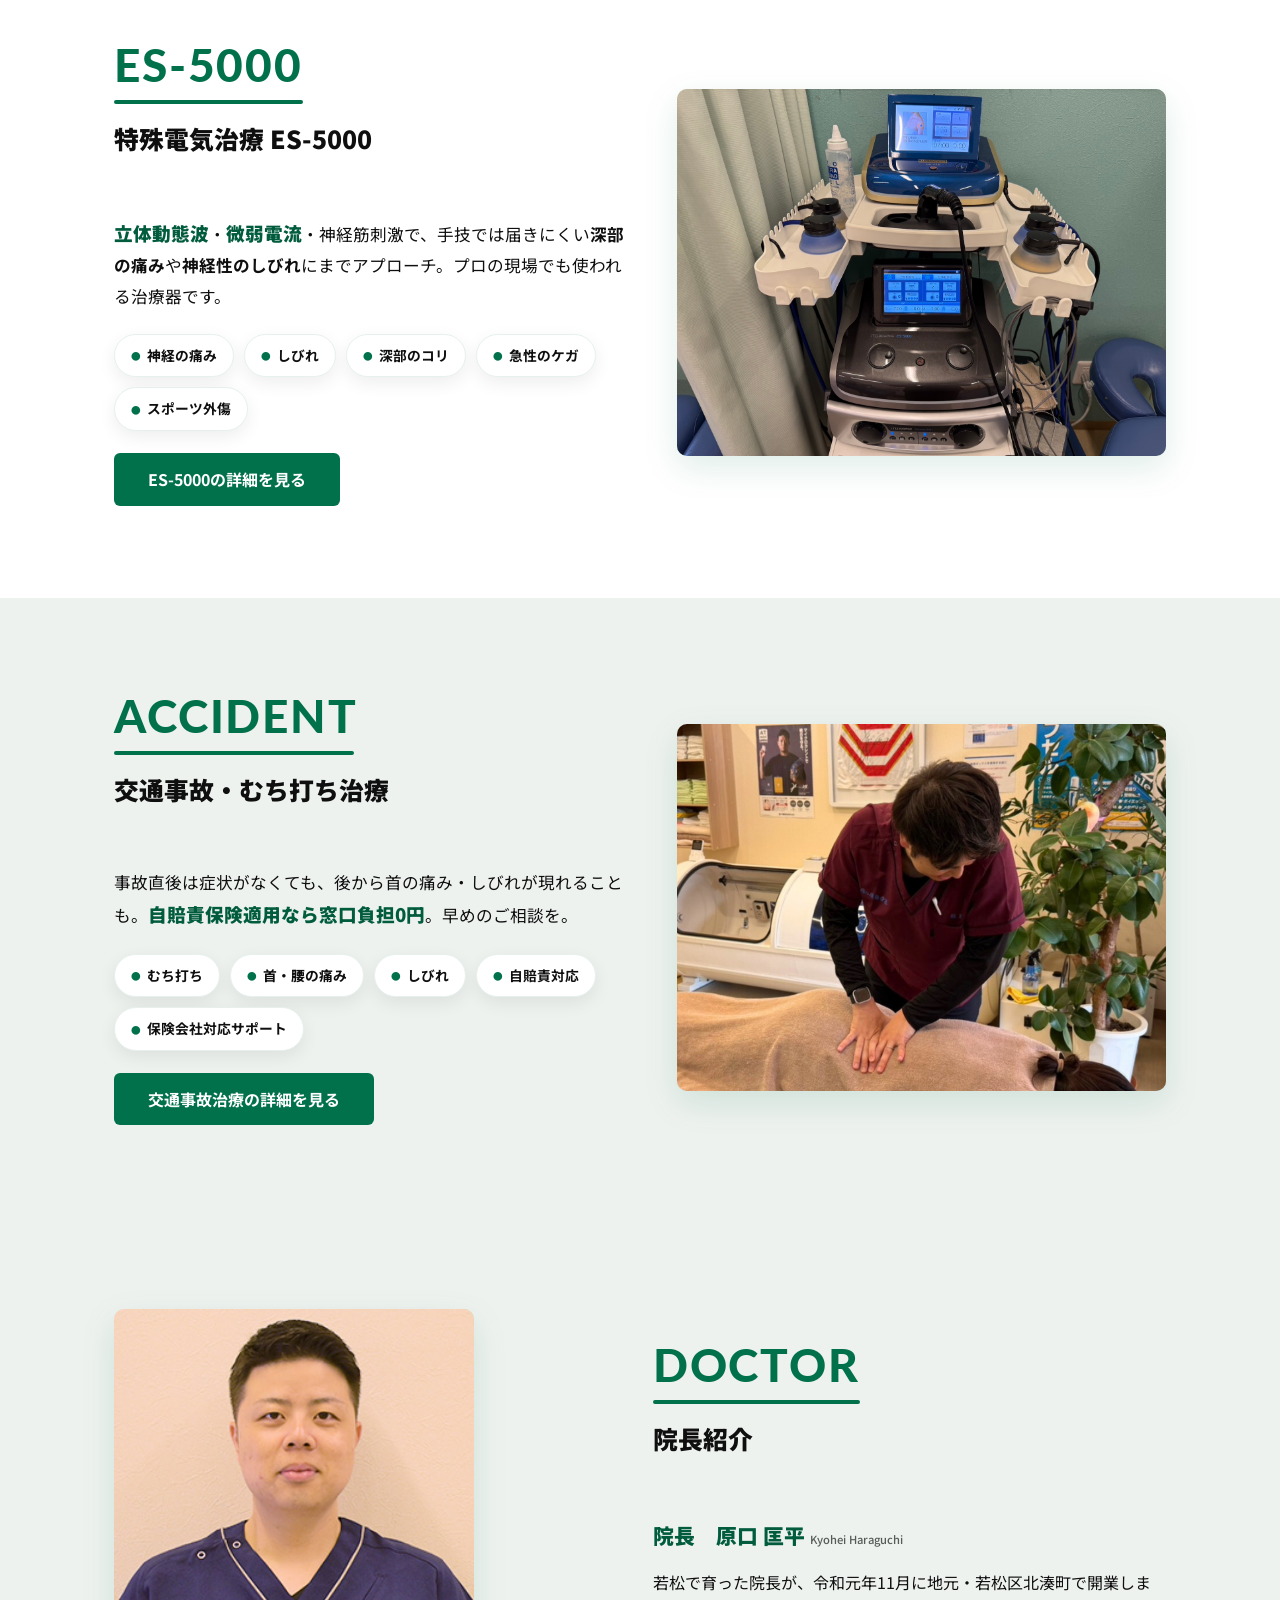
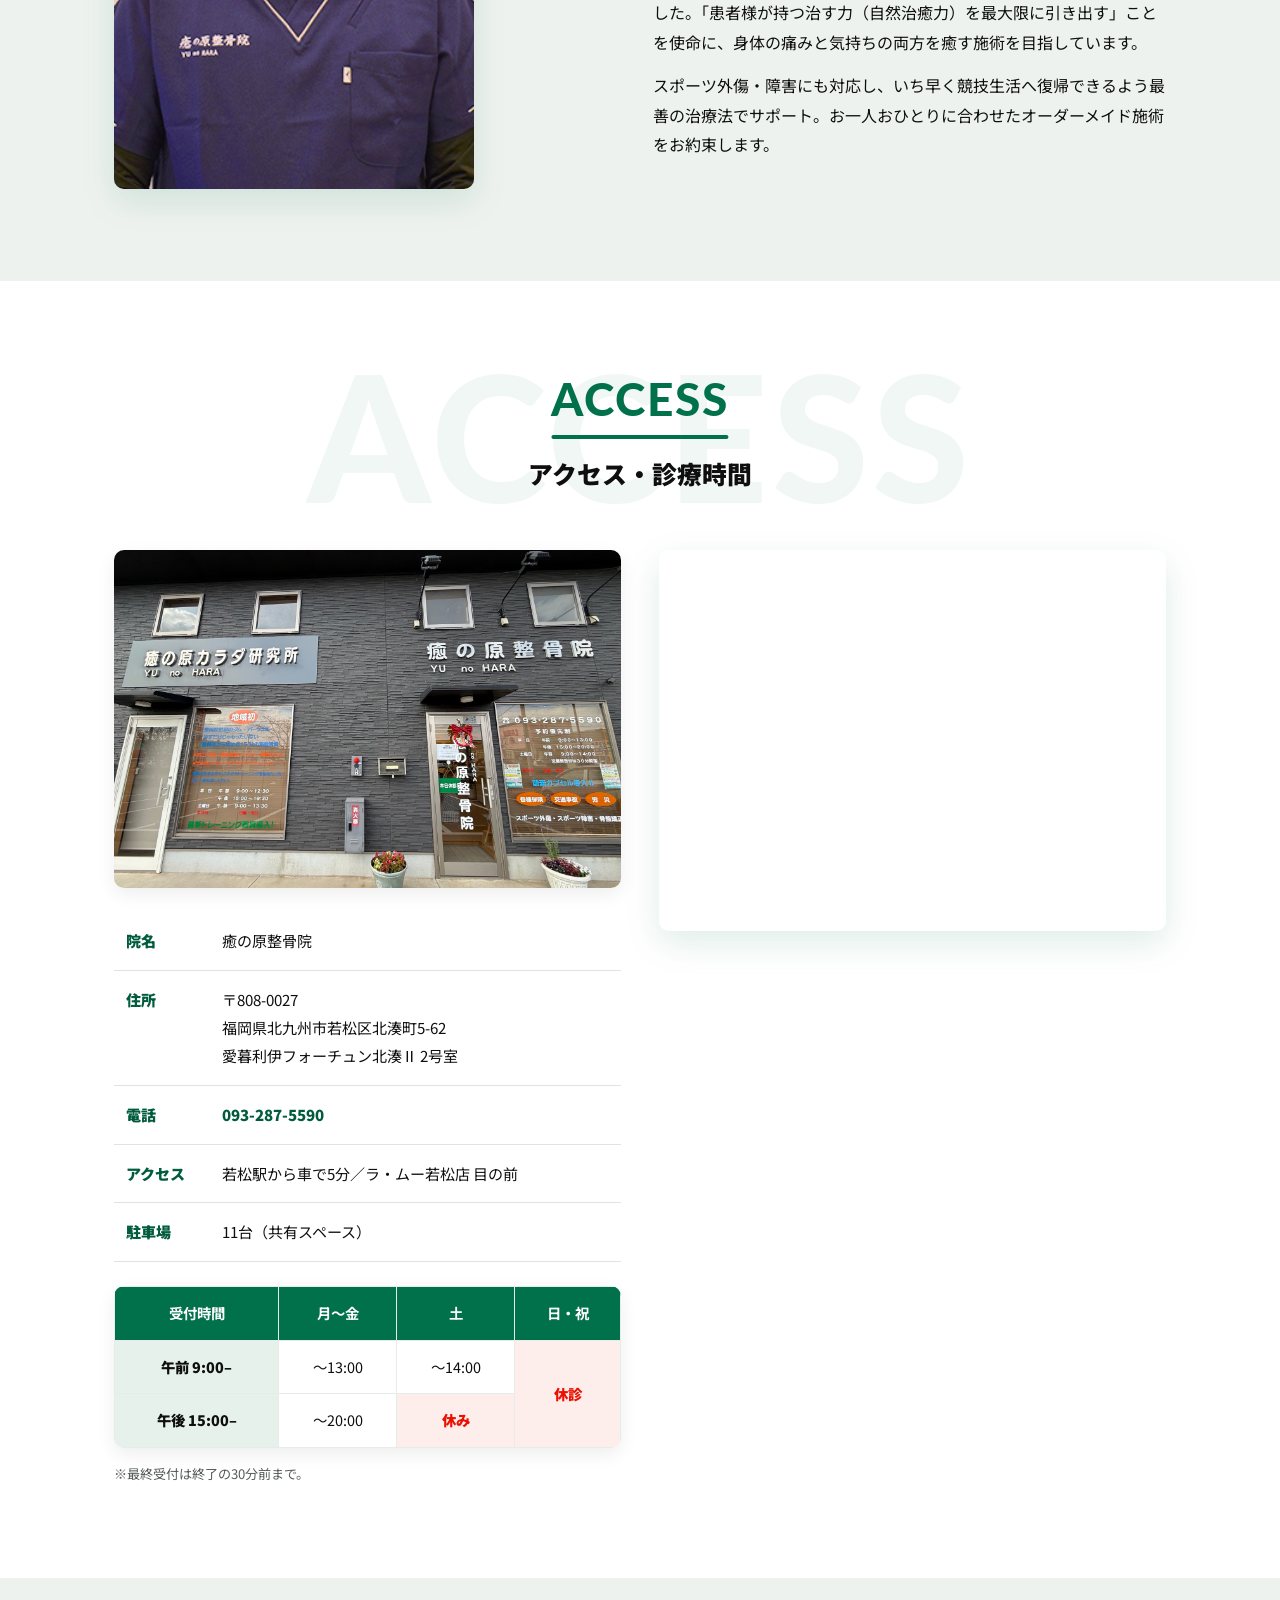
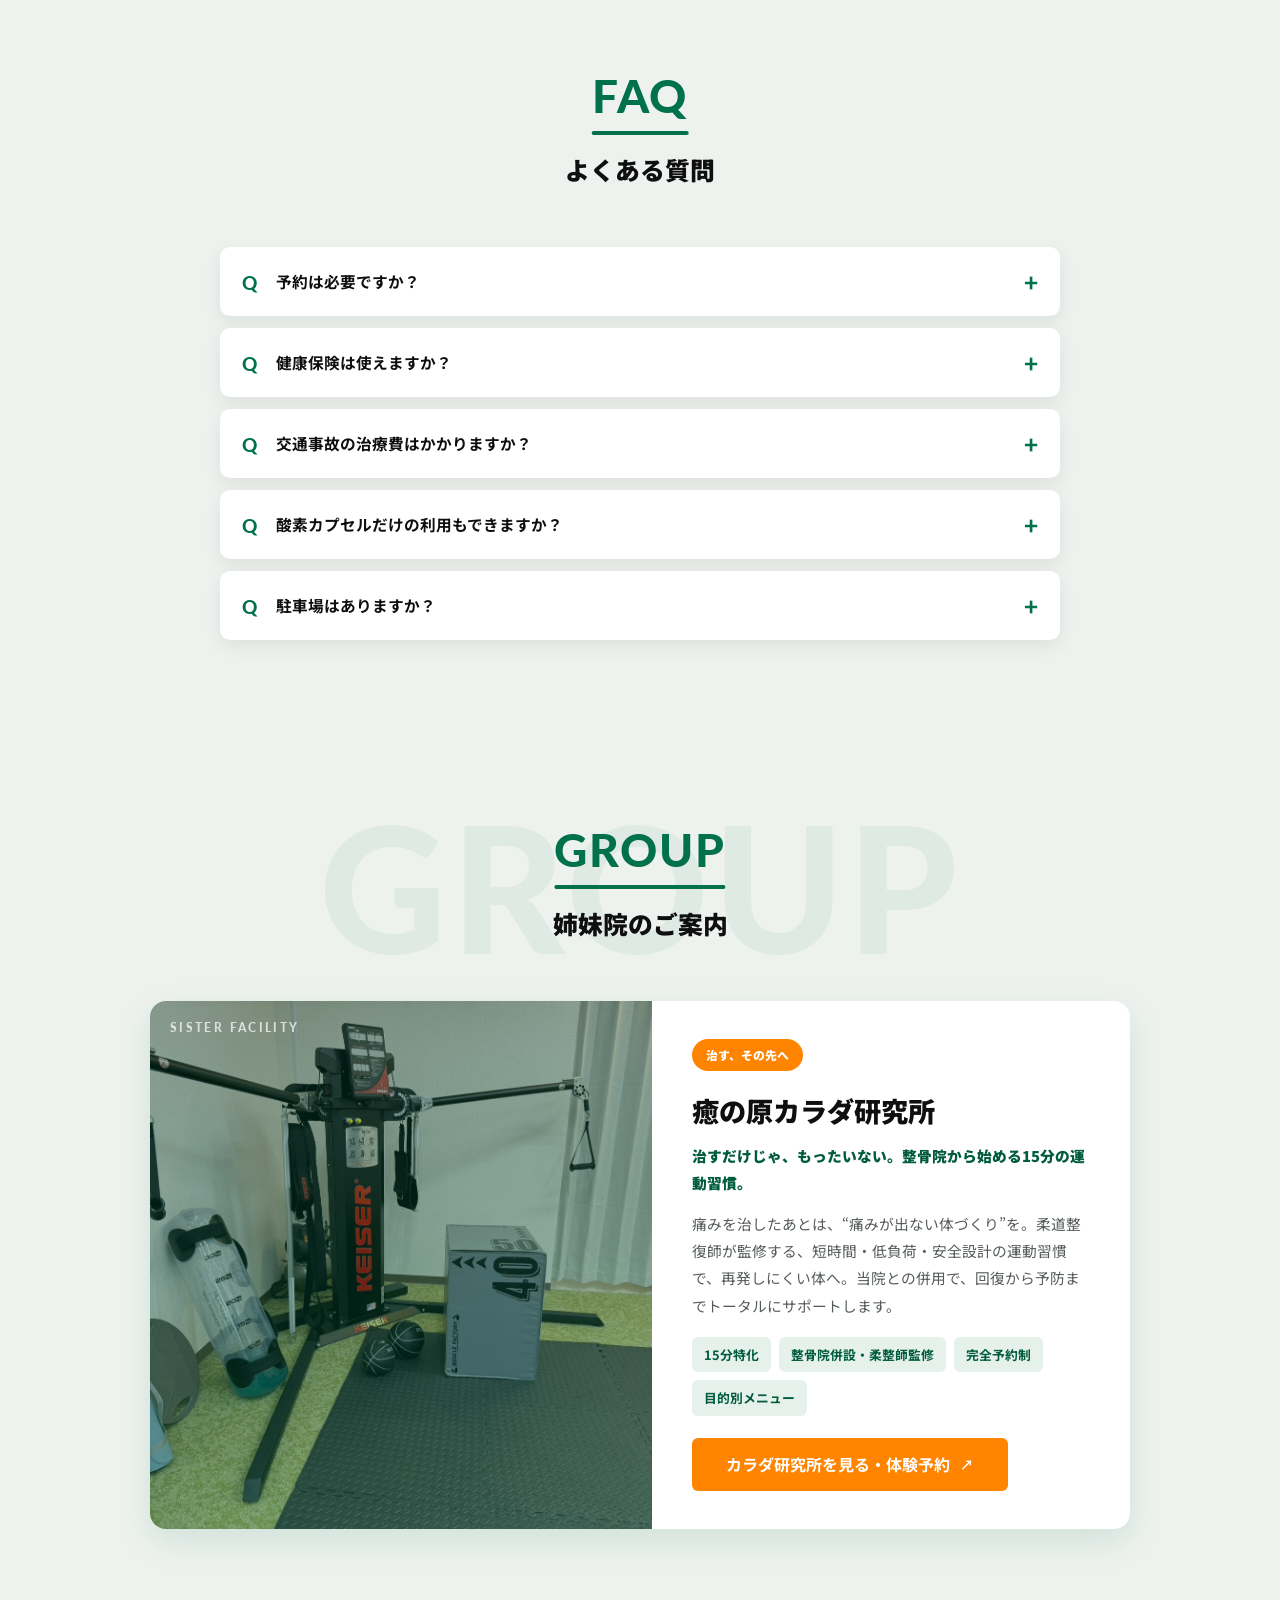
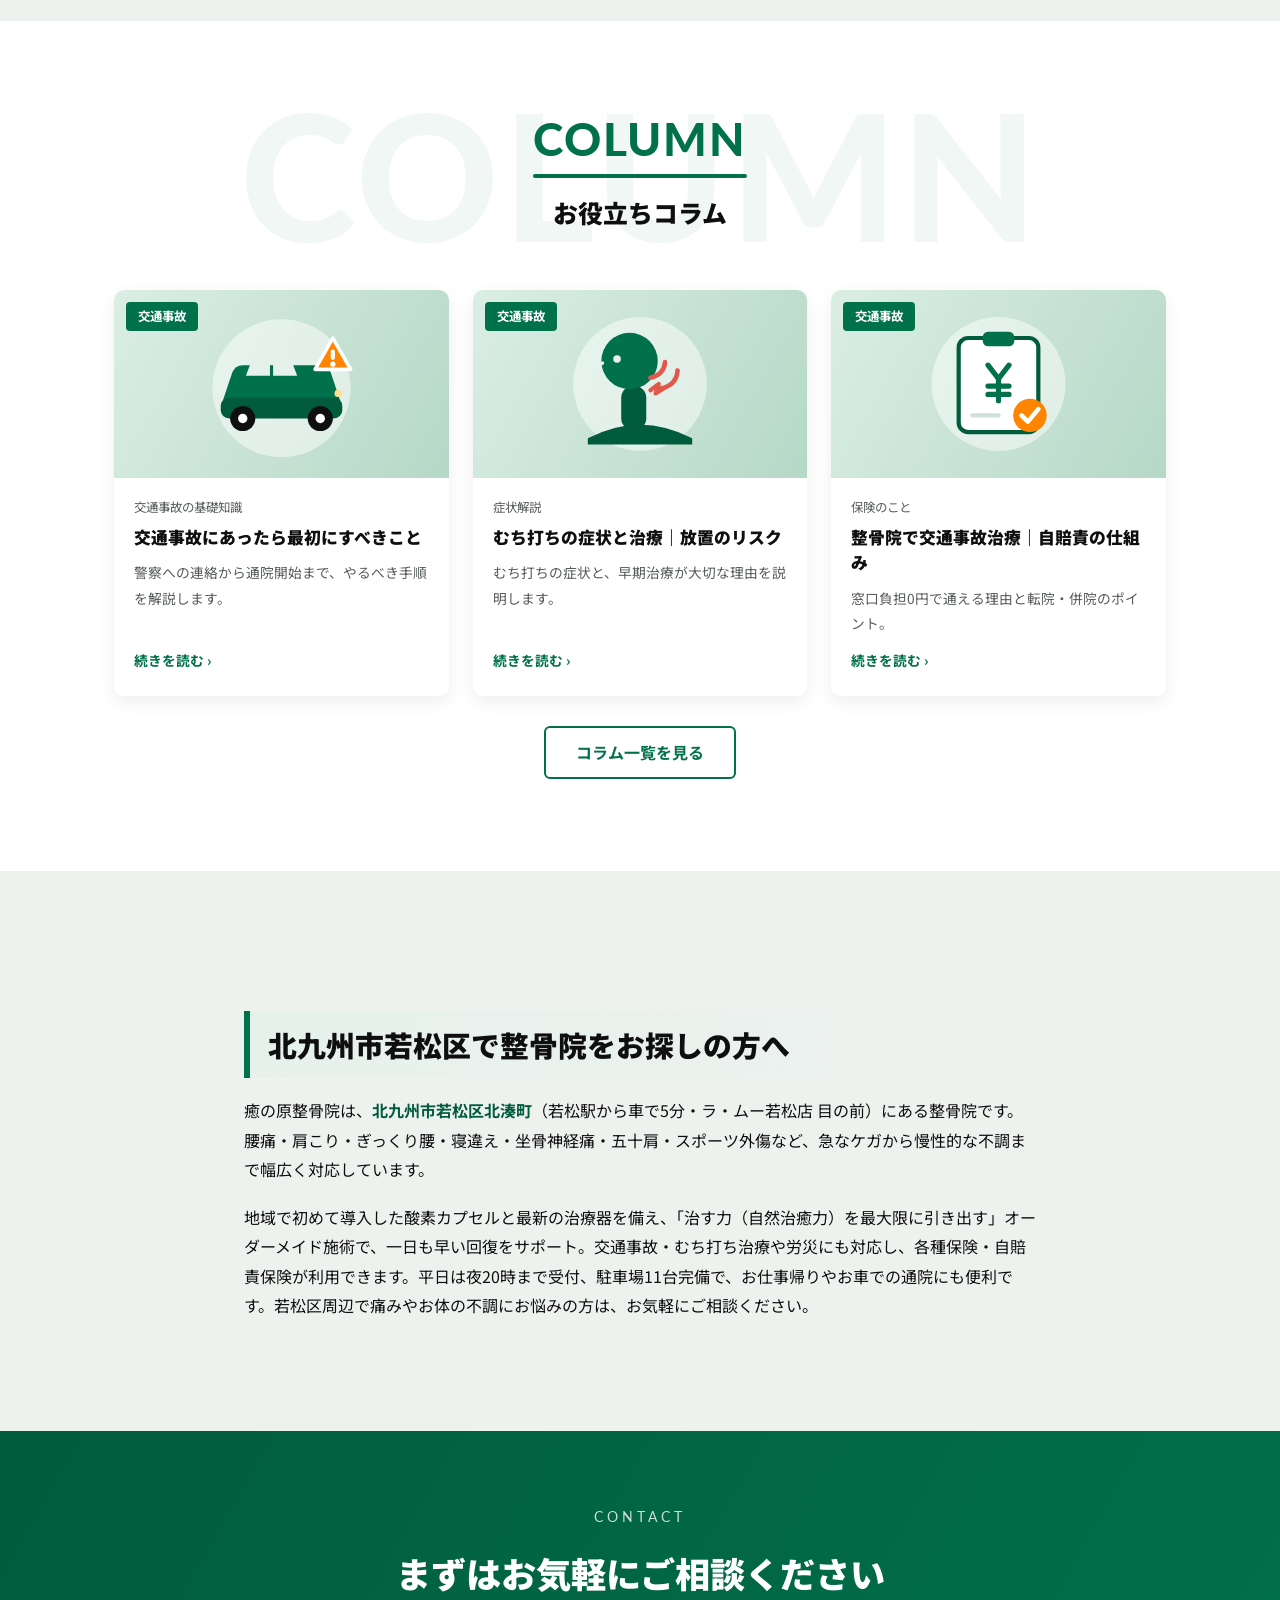
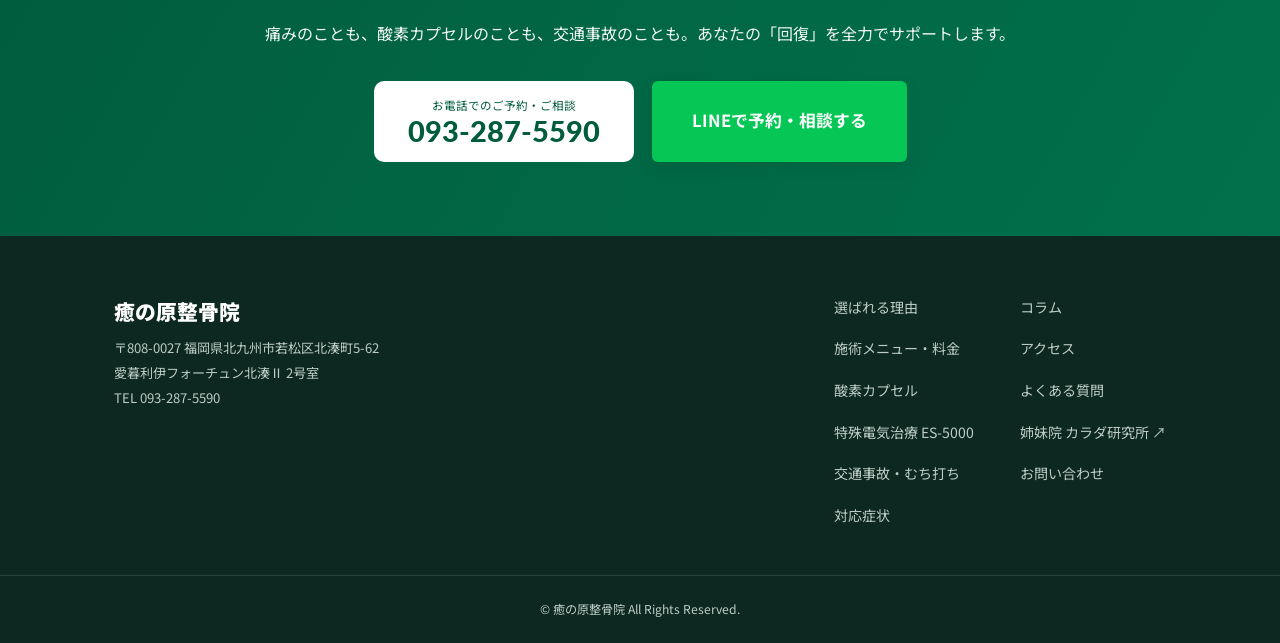
==== commit e5953c0f: "ヘッダーを充実化：タグライン＋PCグローバルナビ追加 - 院名下にタグライン（北九州市若松区｜酸素カプセル・交通事故治療） - PC(≥1240px)で横並びグローバルナビを表示、現在ページをハイライ" ====
--- a/index.html
+++ b/index.html
@@ -51,8 +51,9 @@
       <a href="https://lin.ee/xnoZxgP" target="_blank" rel="noopener" aria-label="LINE公式アカウント"><svg viewBox="0 0 40 40" width="38" height="38" aria-hidden="true"><rect width="40" height="40" rx="11" fill="#06c755"/><text x="20" y="21" text-anchor="middle" dominant-baseline="central" fill="#fff" font-family="Arial,Helvetica,sans-serif" font-weight="800" font-size="10.5" letter-spacing=".3">LINE</text></svg></a>
     </div>
     <a href="index.html" class="logo">
-      <span class="logo-text"><strong>癒の原整骨院</strong></span>
+      <span class="logo-text"><strong>癒の原整骨院</strong><small>北九州市若松区 ｜ 酸素カプセル・交通事故治療</small></span>
     </a>
+    <nav class="header-nav"><a href="index.html">ホーム</a><a href="menu.html">施術メニュー</a><a href="oxygen.html">酸素カプセル</a><a href="es5000.html">ES-5000</a><a href="accident.html">交通事故</a><a href="symptoms.html">対応症状</a><a href="blog.html">コラム</a></nav>
     <div class="header-info">
       <span class="recept">受付｜平日 9:00-13:00 / 15:00-20:00<br>土 9:00-14:00（日・祝休）</span>
       <a href="tel:0932875590" class="tel">093-287-5590</a>
--- a/assets/css/style.css
+++ b/assets/css/style.css
@@ -78,11 +78,21 @@
 .logo-mark{width:50px;height:50px;border-radius:50%;border:2.5px solid var(--green);
   display:grid;place-items:center;color:var(--green);font-family:"Lato";font-weight:900;font-size:1.5rem;flex-shrink:0}
 .logo-text strong{display:block;font-weight:900;font-size:1.45rem;letter-spacing:.04em;line-height:1.1}
-.logo-text small{font-size:.66rem;color:var(--ink-soft);letter-spacing:.18em}
+.logo-text small{display:block;font-size:.66rem;color:var(--ink-soft);letter-spacing:.1em;white-space:nowrap;margin-top:3px}
+/* ヘッダー グローバルナビ（PCのみ） */
+.header-nav{display:none}
+.header-nav a{position:relative;font-weight:700;font-size:.84rem;color:var(--ink);white-space:nowrap;padding:8px 2px;letter-spacing:.01em;transition:color .2s}
+.header-nav a:hover,.header-nav a[aria-current="page"]{color:var(--green)}
+.header-nav a::after{content:"";position:absolute;left:0;right:0;bottom:0;height:2px;background:var(--green);transform:scaleX(0);transform-origin:center;transition:transform .25s}
+.header-nav a:hover::after,.header-nav a[aria-current="page"]::after{transform:scaleX(1)}
+@media(min-width:1240px){
+  .header-nav{display:flex;flex:1;justify-content:center;align-items:center;gap:clamp(8px,1.5vw,26px)}
+  .logo{margin:0}
+}
 .header-info{align-self:stretch;background:var(--green);color:#fff;display:flex;flex-direction:column;
   justify-content:center;padding:0 26px;text-align:left}
 .header-info .recept{font-size:.72rem;line-height:1.55;opacity:.95}
-.header-info .tel{font-family:"Lato";font-weight:900;font-size:1.55rem;display:flex;align-items:center;gap:8px;letter-spacing:.02em}
+.header-info .tel{font-family:"Lato";font-weight:900;font-size:1.55rem;display:flex;align-items:center;gap:8px;letter-spacing:.02em;white-space:nowrap}
 .header-info .tel::before{content:"📞";font-size:1rem}
 .hamburger{align-self:stretch;width:var(--header-h);background:var(--green-d);border:0;color:#fff;
   cursor:pointer;display:flex;flex-direction:column;align-items:center;justify-content:center;gap:5px;flex-shrink:0}
@@ -95,6 +105,8 @@
 .hamburger.open .bars span:nth-child(1){top:8px;transform:rotate(45deg)}
 .hamburger.open .bars span:nth-child(2){opacity:0}
 .hamburger.open .bars span:nth-child(3){top:8px;transform:rotate(-45deg)}
+/* PCはグローバルナビを使うためハンバーガー非表示 */
+@media(min-width:1240px){.hamburger{display:none}}
 
 /* スライドメニュー */
 .drawer{position:fixed;inset:0;z-index:190;background:rgba(1,92,61,.97);
@@ -293,7 +305,7 @@
   .header-sns{display:none}
   .logo-mark{width:40px;height:40px;font-size:1.2rem}
   .logo-text strong{font-size:1.1rem}
-  .logo-text small{font-size:.56rem}
+  .logo-text small{display:none}
   .header-info{display:none}
   .hamburger{width:64px}
   .split,.split.rev,.access-grid{grid-template-columns:1fr;gap:30px}
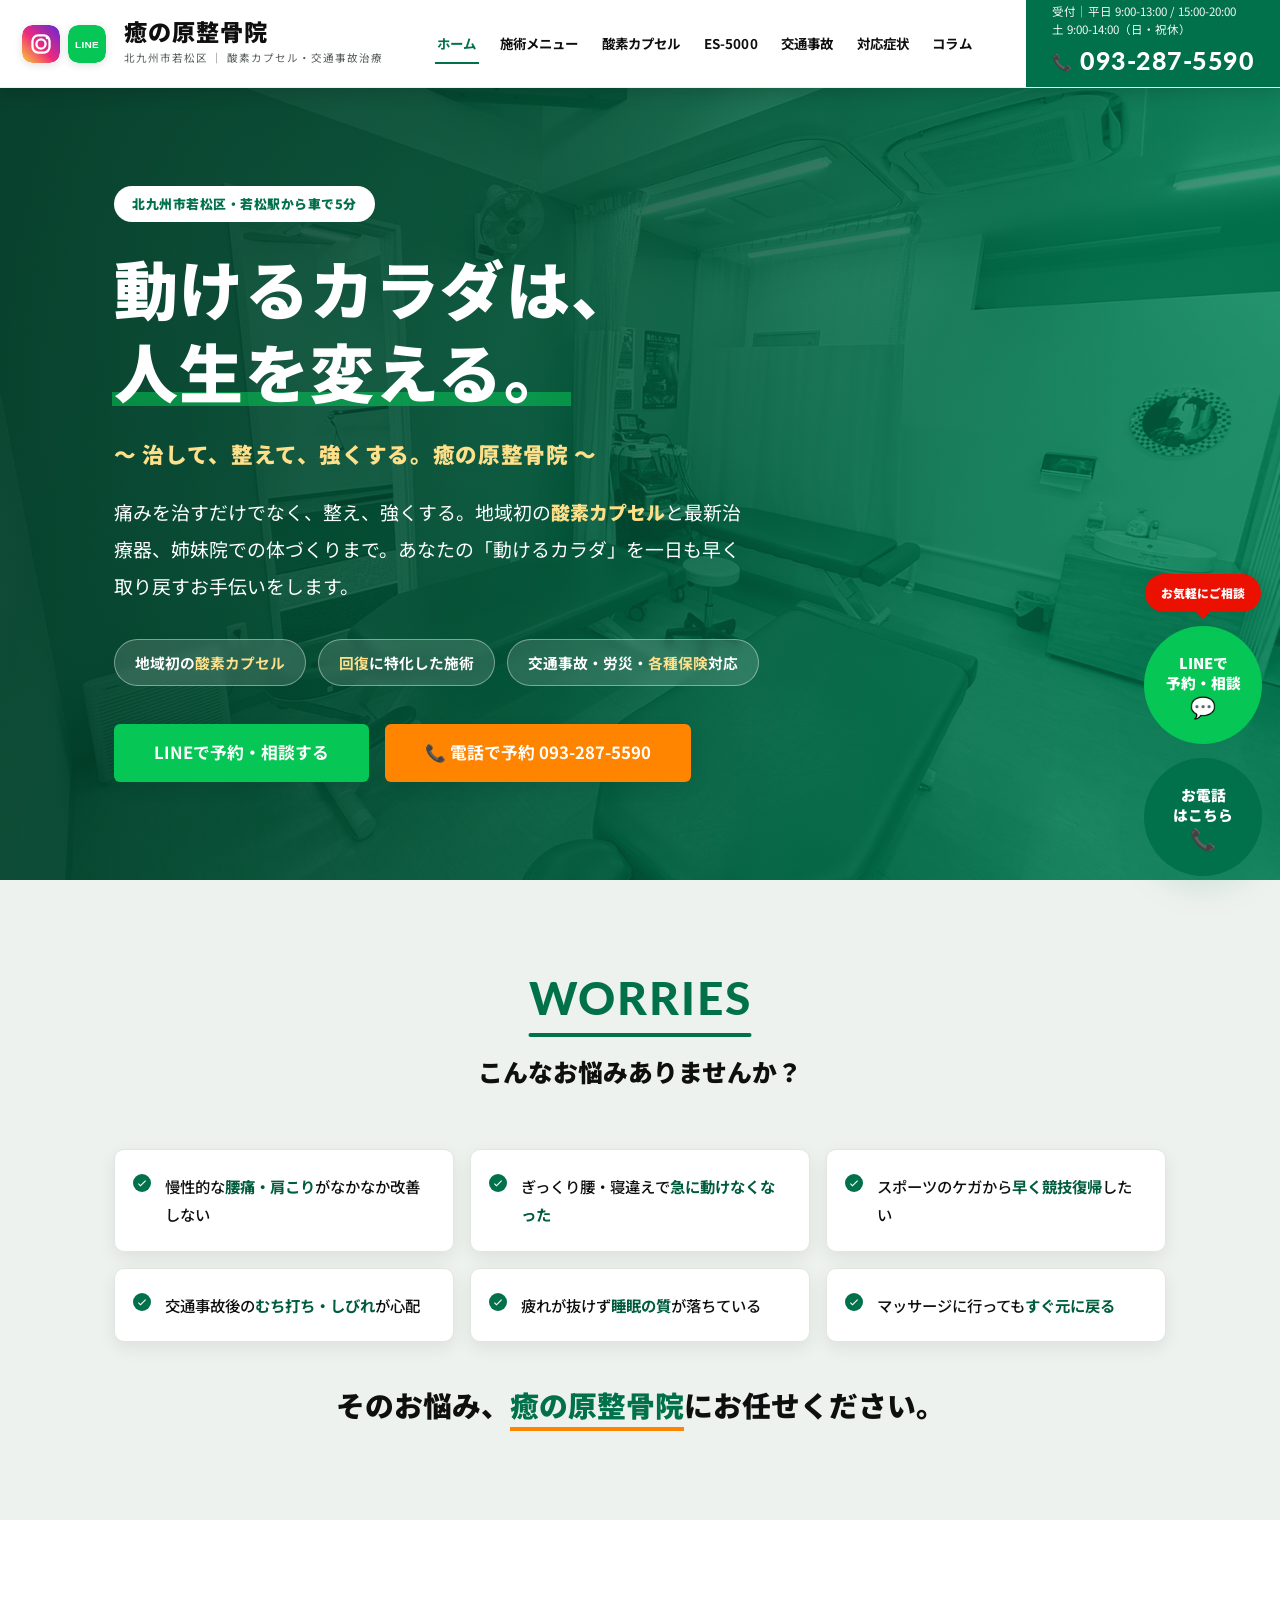
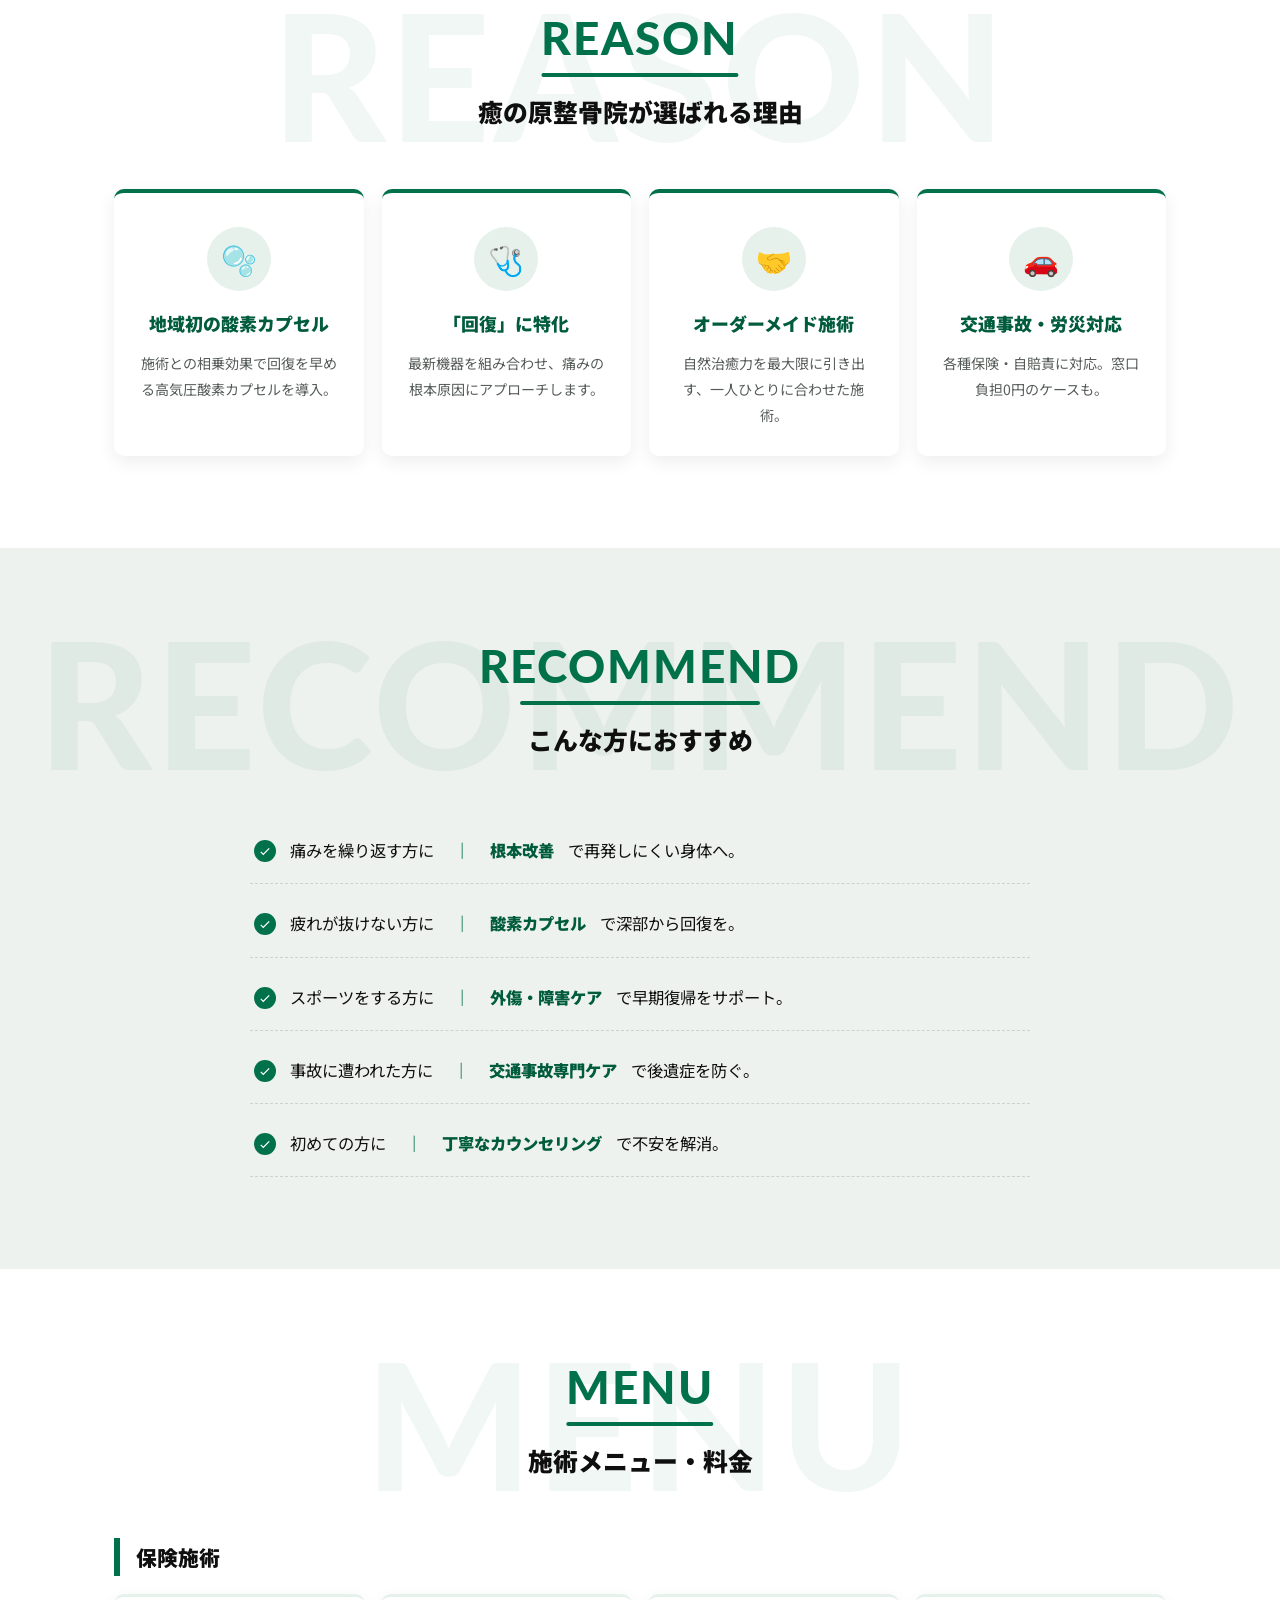
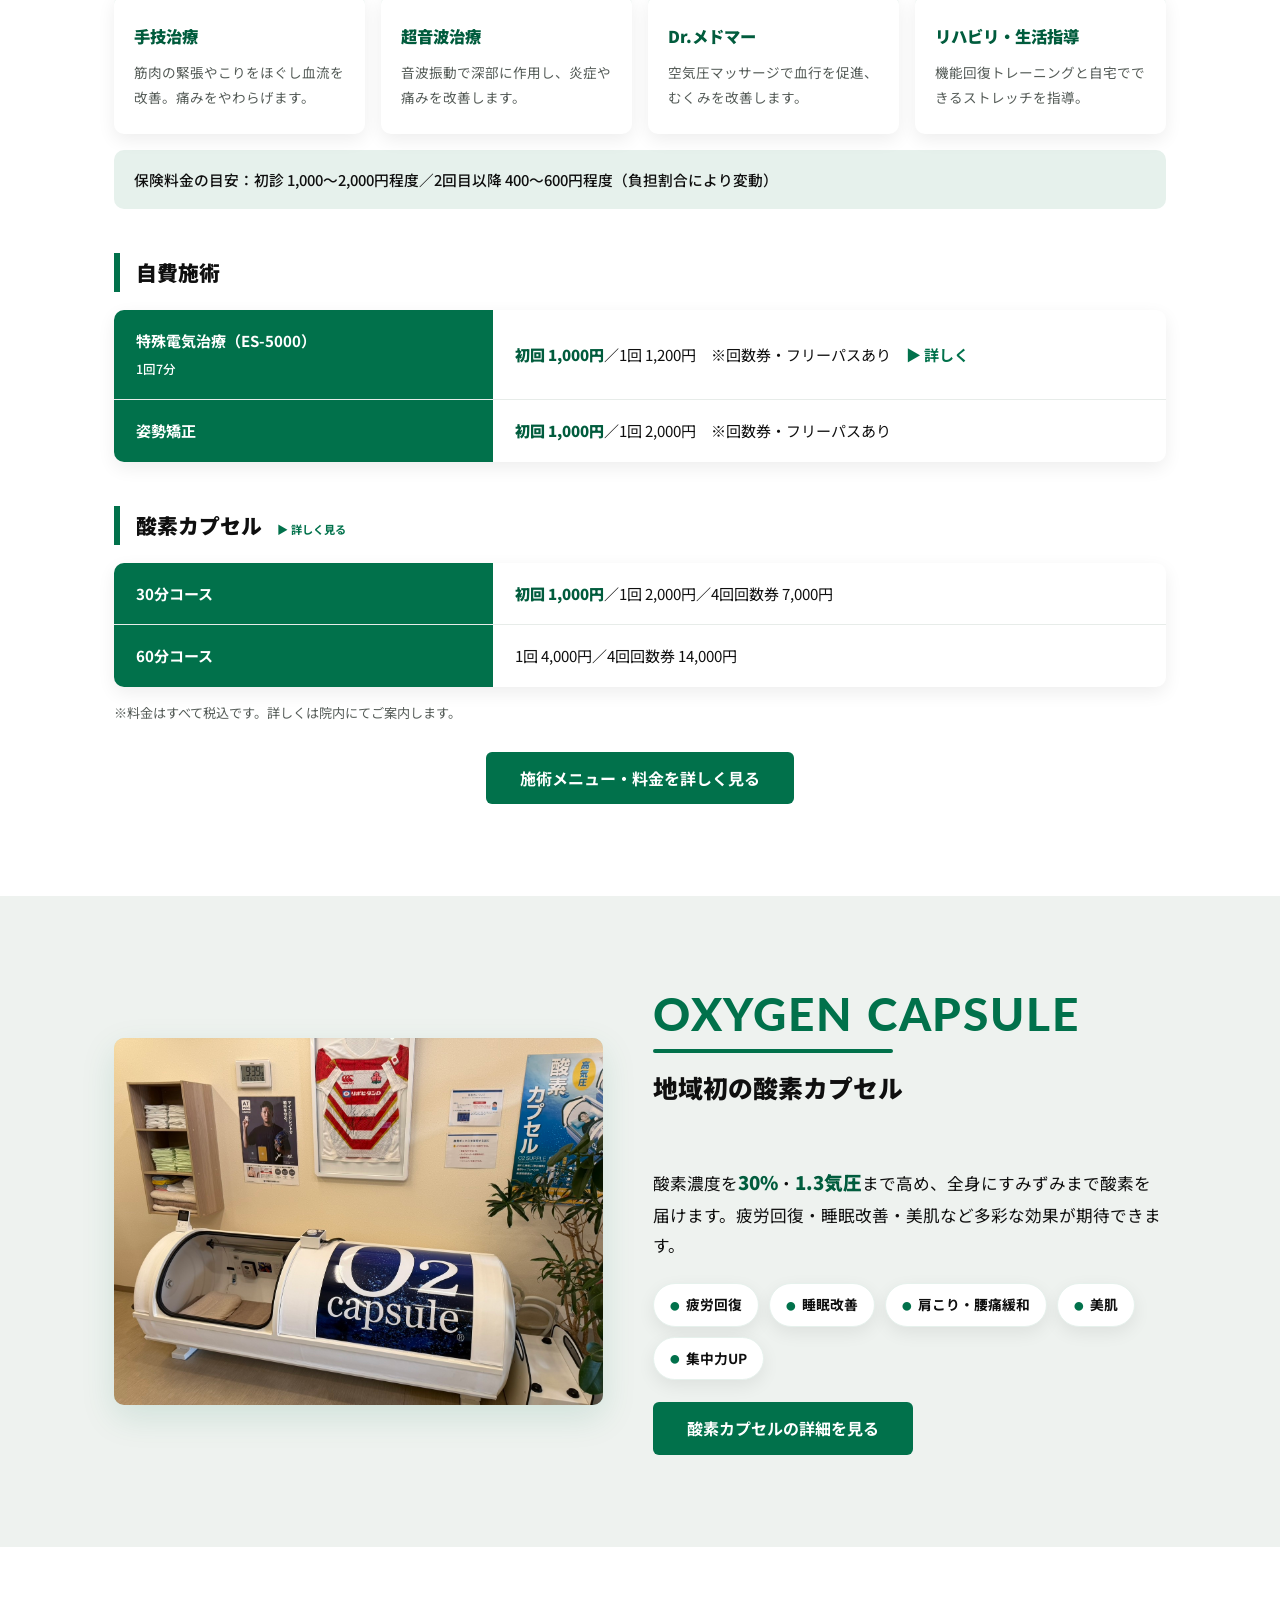
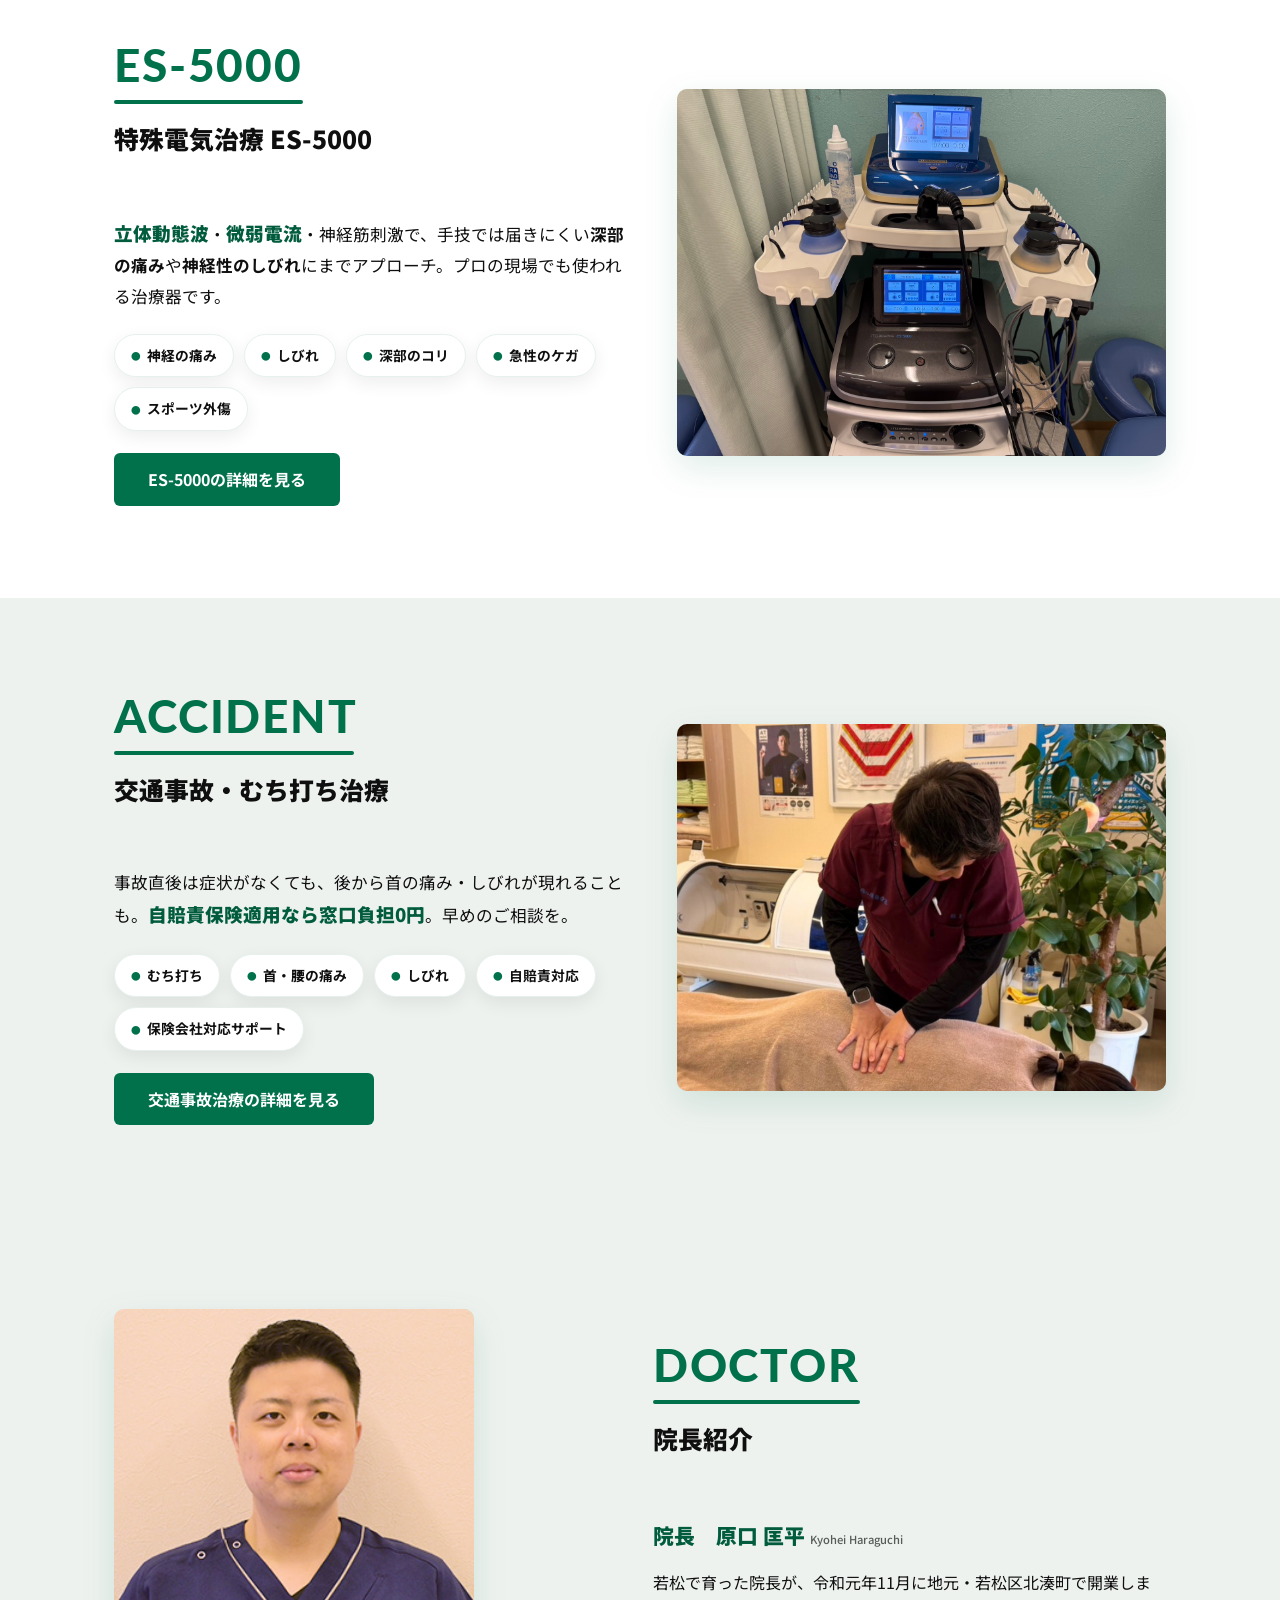
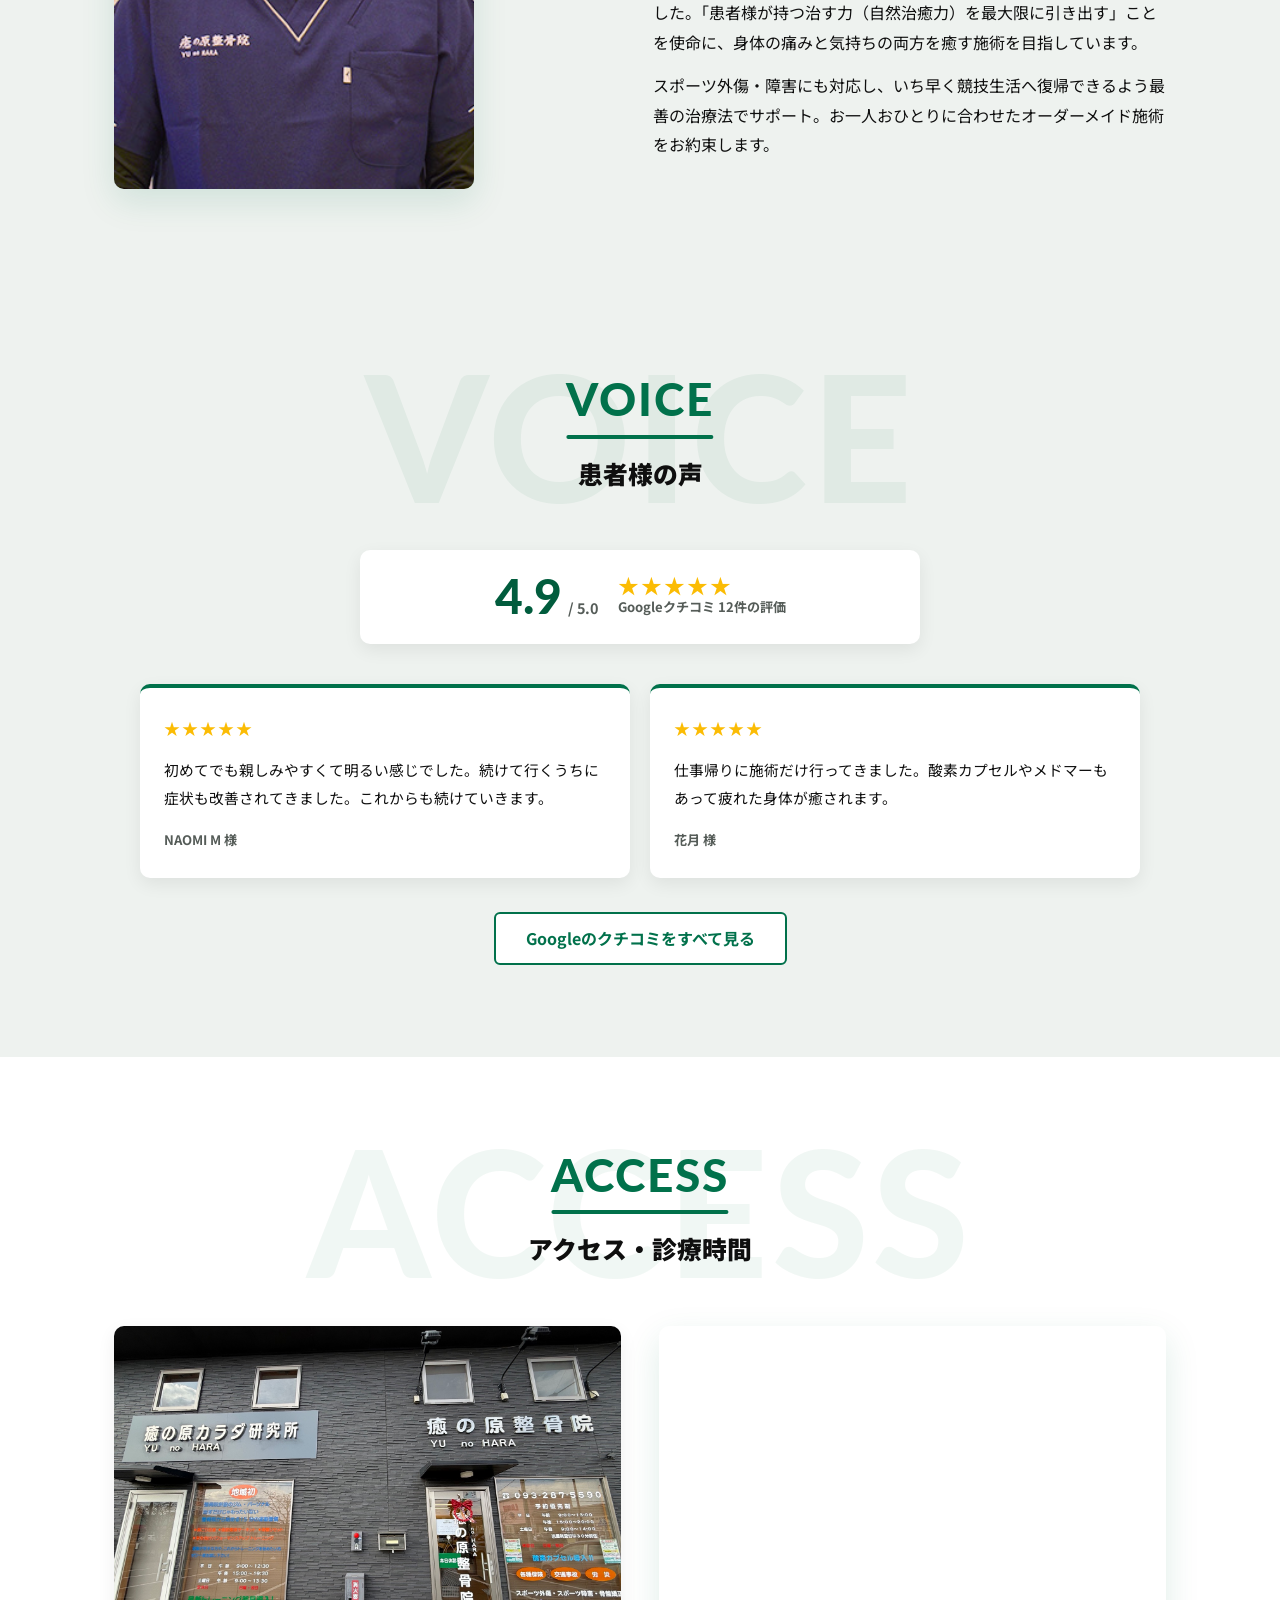
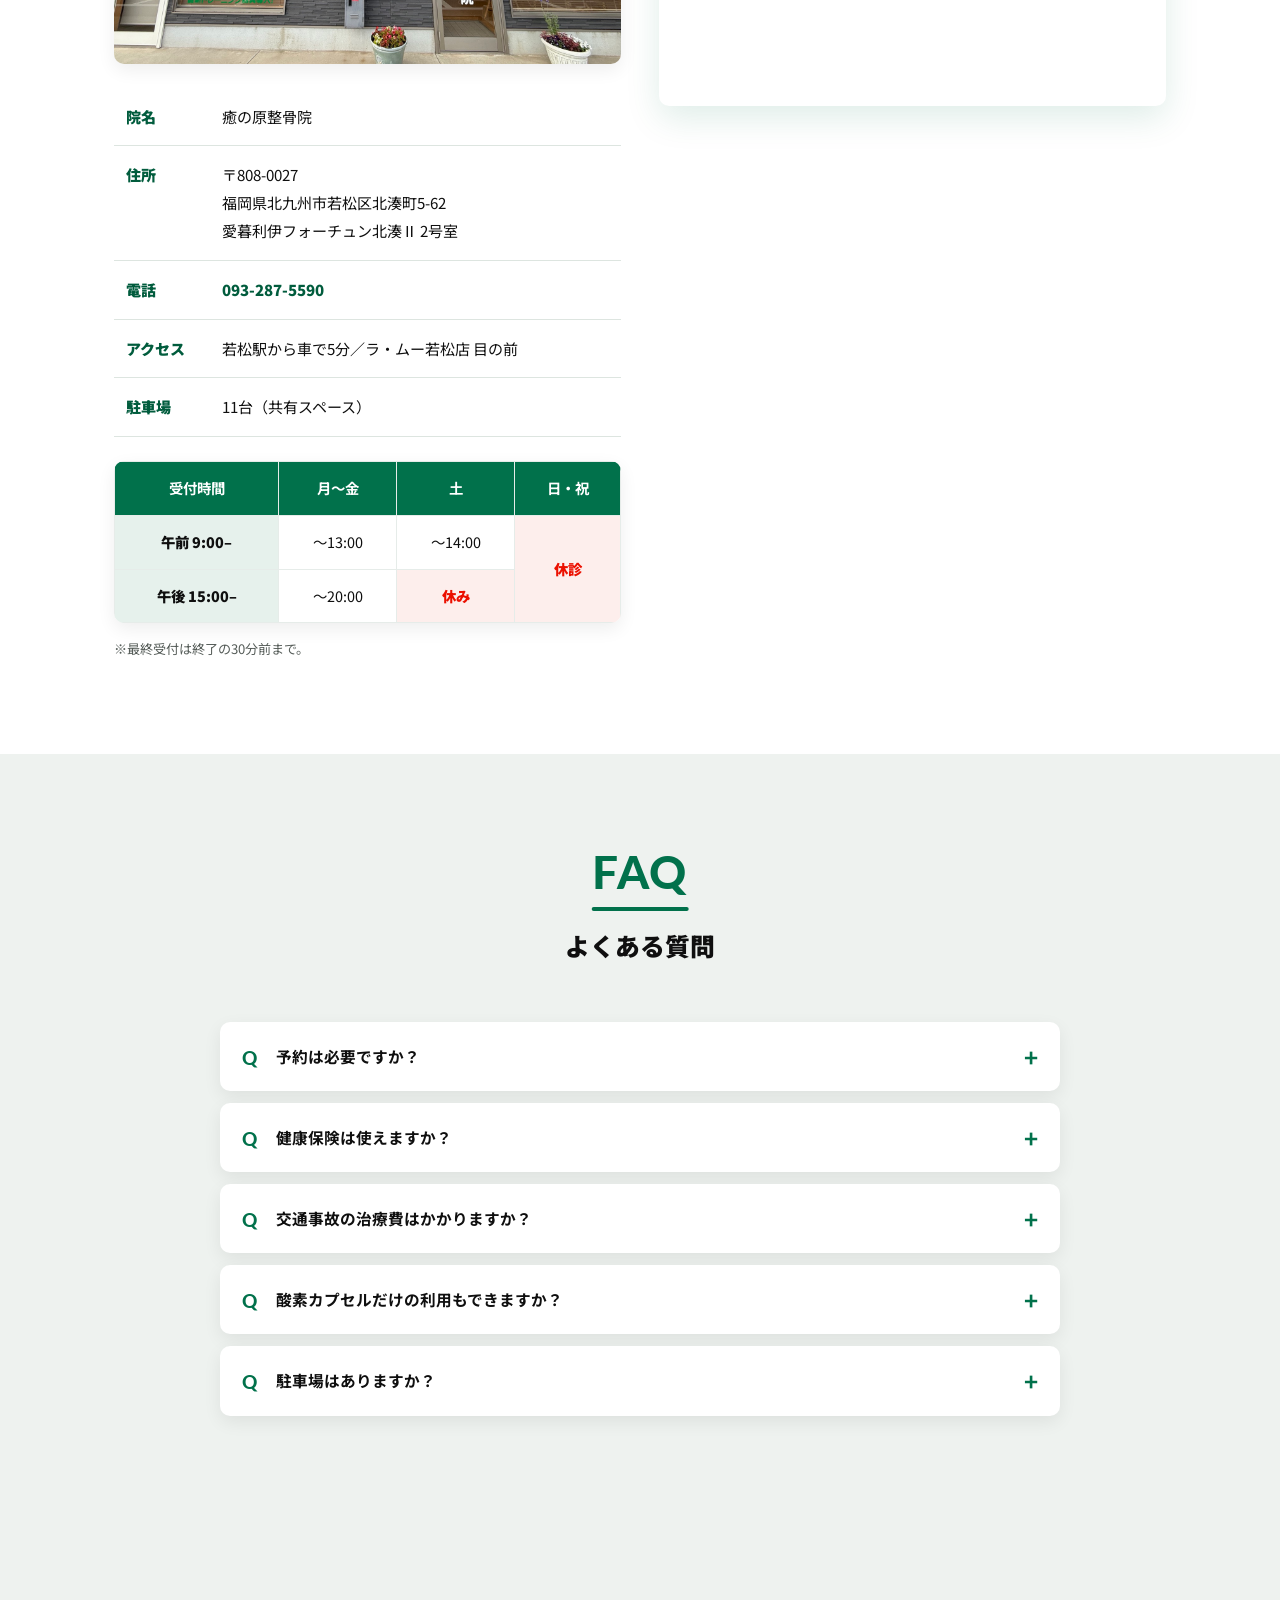
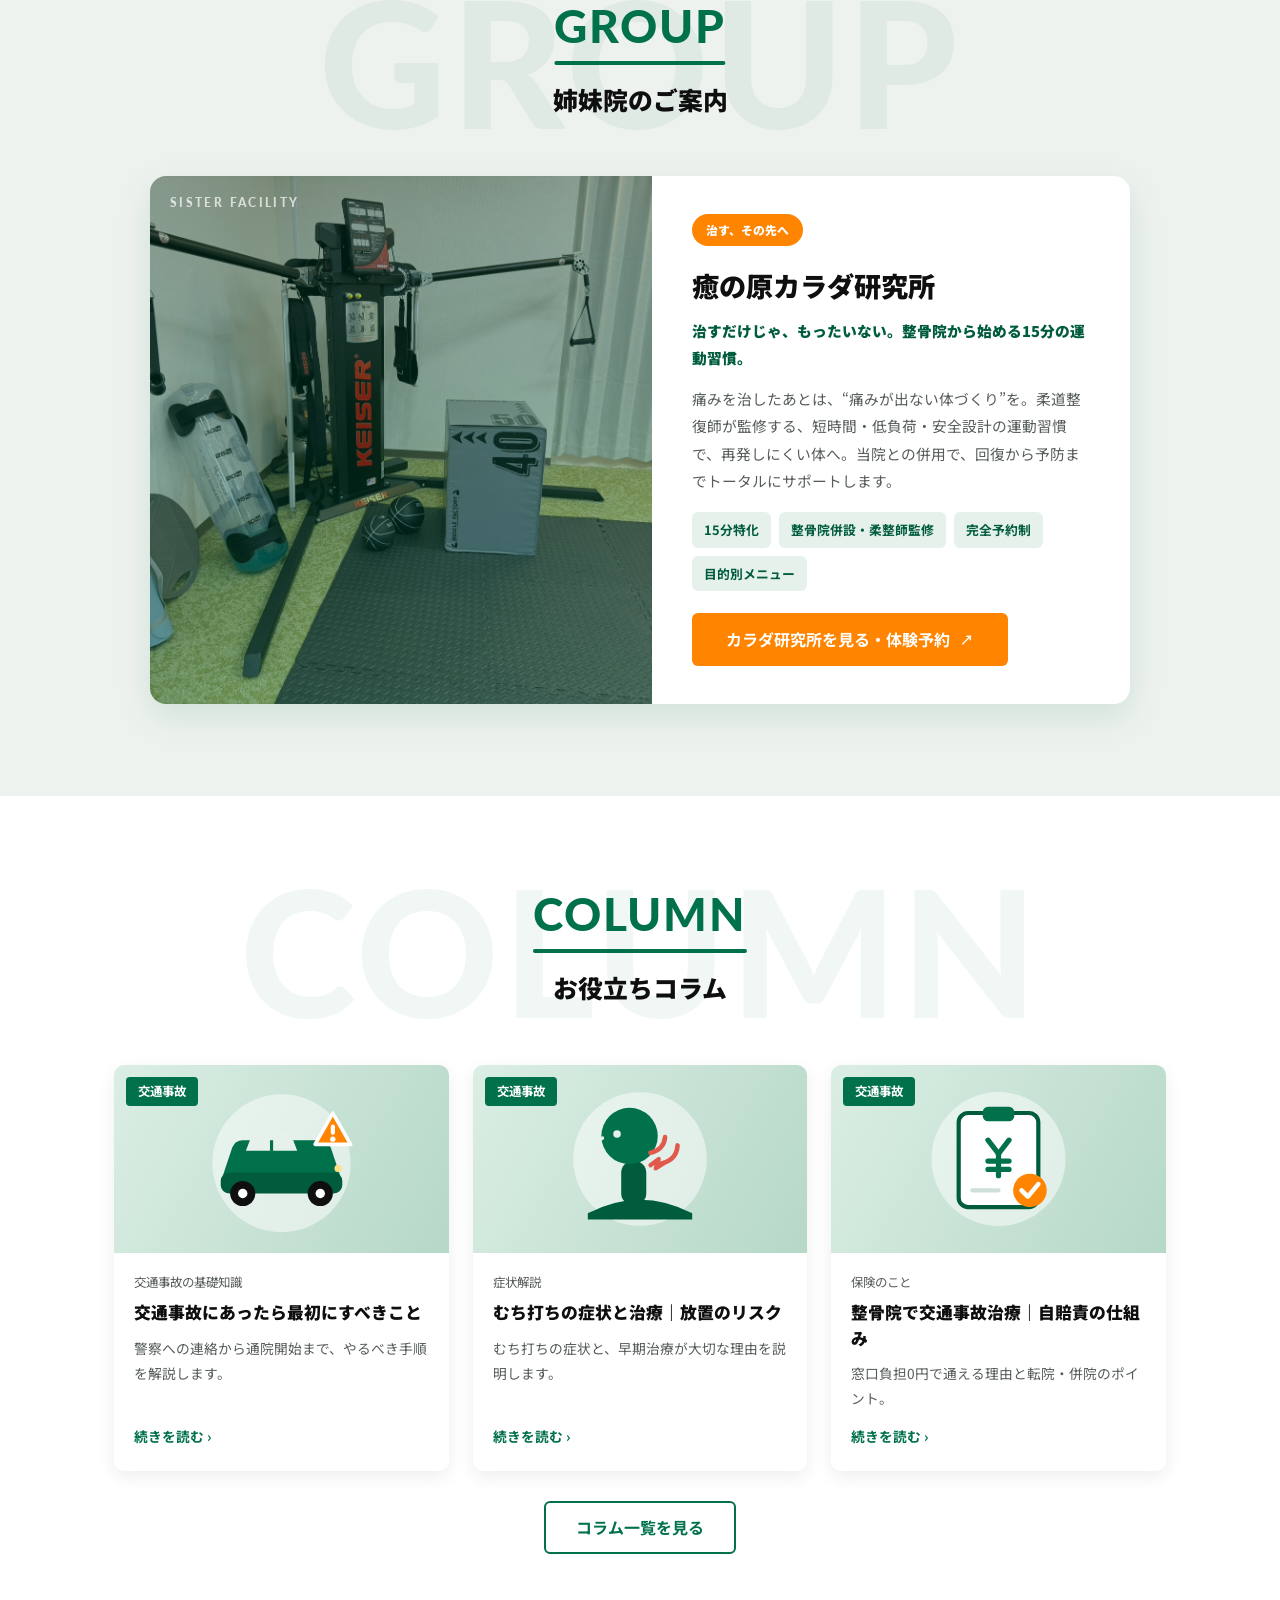
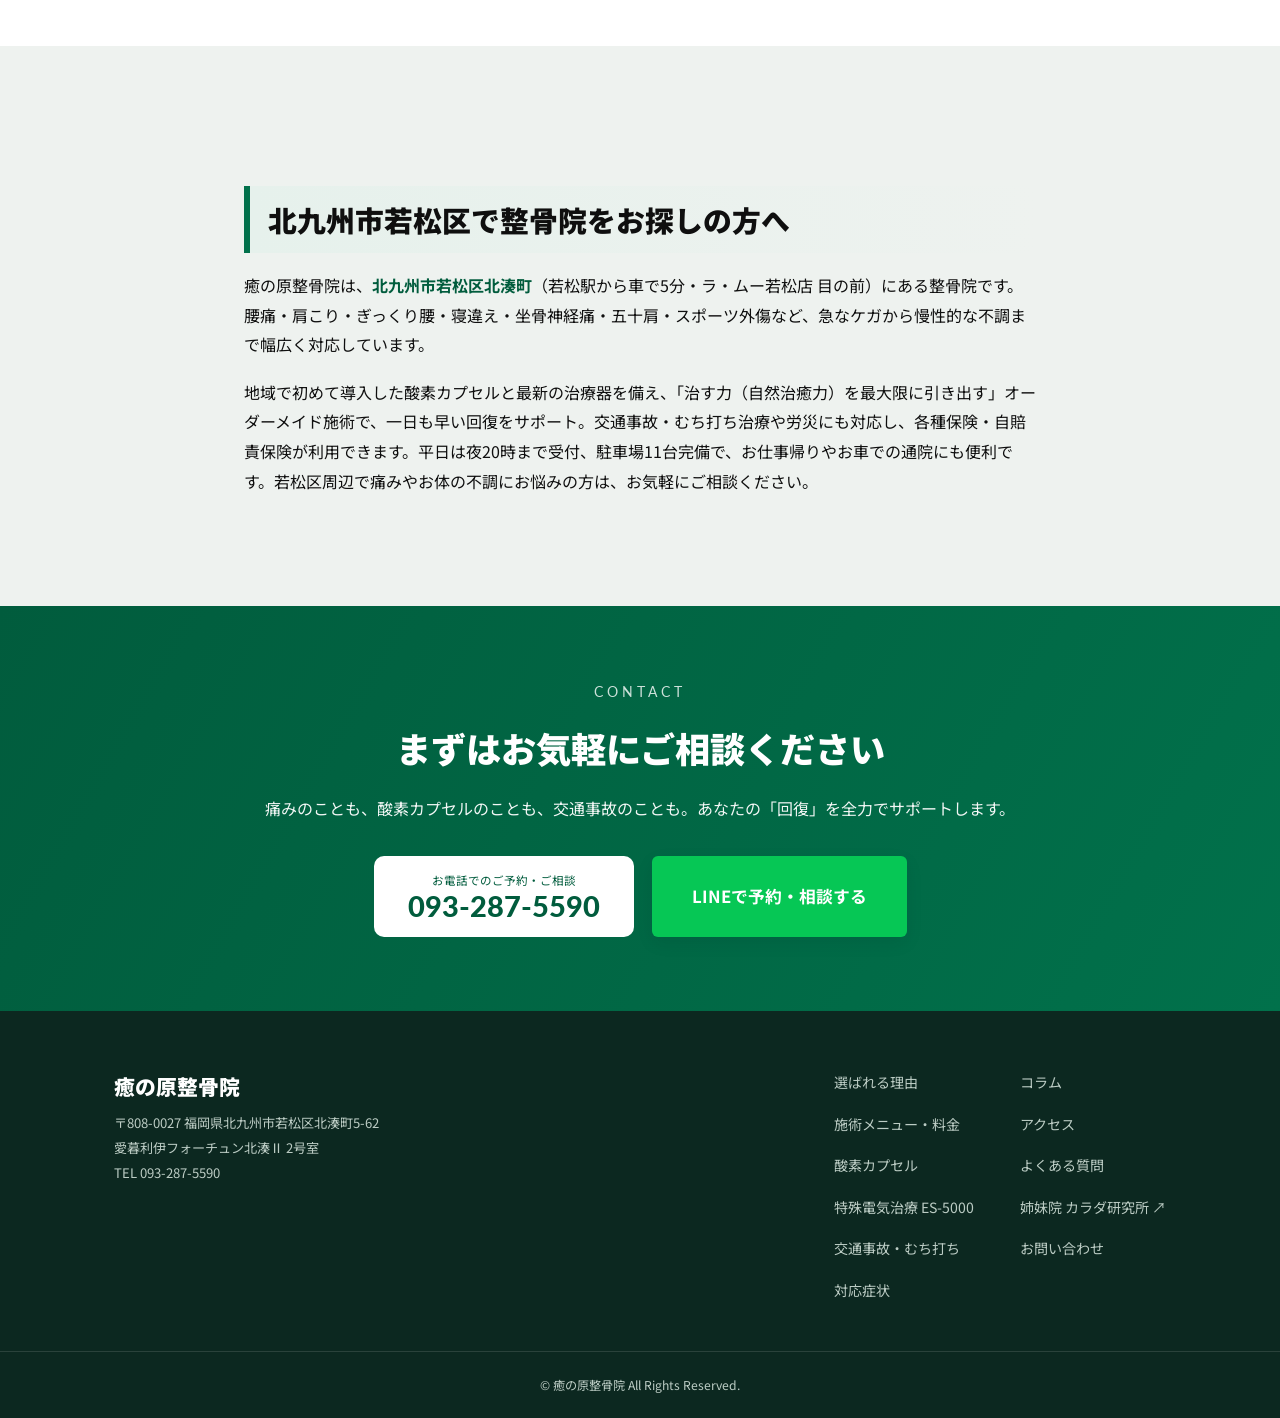
==== commit 727140f8: "トップにGoogleクチコミ（患者様の声）セクションを追加 評価4.9/12件のサマリー＋口コミカード＋Googleへの導線。 評価値は functions.php の定数で一元管理。院長紹介の直後に" ====
--- a/index.html
+++ b/index.html
@@ -250,6 +250,33 @@
   </div>
 </section>
 
+<!-- ===== Googleクチコミ ===== -->
+<section class="section section-soft" id="reviews">
+  <div class="container">
+    <div class="sec-head"><span class="sec-wm">VOICE</span><span class="en">VOICE</span><span class="ja">患者様の声</span></div>
+    <div class="review-summary">
+      <div class="review-score"><b>4.9</b><small>/ 5.0</small></div>
+      <div>
+        <div class="stars">★★★★★</div>
+        <div class="src">Googleクチコミ 12件の評価</div>
+      </div>
+    </div>
+    <div class="review-grid">
+      <article class="review-card">
+        <div class="stars">★★★★★</div>
+        <p>初めてでも親しみやすくて明るい感じでした。続けて行くうちに症状も改善されてきました。これからも続けていきます。</p>
+        <div class="who">NAOMI M 様</div>
+      </article>
+      <article class="review-card">
+        <div class="stars">★★★★★</div>
+        <p>仕事帰りに施術だけ行ってきました。酸素カプセルやメドマーもあって疲れた身体が癒されます。</p>
+        <div class="who">花月 様</div>
+      </article>
+    </div>
+    <p class="review-more"><a href="https://www.google.com/search?q=%E7%99%92%E3%81%AE%E5%8E%9F%E6%95%B4%E9%AA%A8%E9%99%A2%20%E5%8C%97%E4%B9%9D%E5%B7%9E%E5%B8%82%E8%8B%A5%E6%9D%BE%E5%8C%BA" target="_blank" rel="noopener" class="btn btn-ghost">Googleのクチコミをすべて見る</a></p>
+  </div>
+</section>
+
 <!-- ===== アクセス ===== -->
 <section class="section" id="access">
   <div class="container">
@@ -384,7 +411,6 @@
 <div class="mobile-cta">
   <a href="tel:0932875590" class="m-tel"><span>📞</span>電話</a>
   <a href="https://lin.ee/xnoZxgP" target="_blank" rel="noopener" class="m-line"><span>💬</span>LINE予約</a>
-  <a href="#contact" class="m-form"><span>✉</span>相談</a>
 </div>
 
 <script src="assets/js/main.js"></script>
--- a/assets/css/style.css
+++ b/assets/css/style.css
@@ -283,7 +283,7 @@
 .fbtn:hover{transform:scale(1.05)}
 
 /* ===== スマホ固定CTAバー ===== */
-.mobile-cta{display:none;position:fixed;bottom:0;left:0;right:0;z-index:130;grid-template-columns:1fr 1fr 1fr;box-shadow:0 -4px 16px rgba(0,0,0,.15)}
+.mobile-cta{display:none;position:fixed;bottom:0;left:0;right:0;z-index:130;grid-template-columns:1fr 1fr;box-shadow:0 -4px 16px rgba(0,0,0,.15)}
 .mobile-cta a{padding:12px 4px;text-align:center;color:#fff;font-weight:900;font-size:.82rem;display:flex;flex-direction:column;align-items:center;gap:3px}
 .mobile-cta a span{font-size:1.2rem}
 .m-tel{background:var(--green)}
@@ -325,6 +325,12 @@
   .hero-cta .btn{width:100%}
   .cta-band-btns{flex-direction:column;align-items:stretch}
   .reco-list li{flex-wrap:wrap;font-size:.94rem}
+  /* 料金テーブルはSPで縦積み（項目名バー＋金額） */
+  .price-table tr{display:block;border-bottom:1px solid #e7ece9}
+  .price-table tr:last-child{border-bottom:0}
+  .price-table th,.price-table td{display:block;width:auto;white-space:normal;border-bottom:0}
+  .price-table th{padding:13px 18px}
+  .price-table td{padding:14px 18px}
 }
 
 /* =========================================================
@@ -437,3 +443,20 @@
 .svc .svc-more{margin-left:12px;font-weight:700;color:var(--green);font-size:.86rem;white-space:nowrap}
 .svc-note{background:var(--green-l);border-radius:10px;padding:16px 20px;font-size:.9rem;font-weight:500;margin-top:6px}
 @media(max-width:600px){.svc{flex-direction:column;gap:14px;padding:22px}.svc .svc-ico{width:48px;height:48px;font-size:1.4rem}}
+
+/* ===== Googleクチコミ ===== */
+.review-summary{display:flex;align-items:center;justify-content:center;gap:20px;flex-wrap:wrap;
+  background:#fff;border-radius:var(--radius);box-shadow:var(--shadow-sm);padding:22px 30px;max-width:560px;margin:0 auto 40px}
+.review-score{display:flex;align-items:baseline;gap:6px}
+.review-score b{font-family:"Lato";font-weight:900;font-size:3rem;line-height:1;color:var(--green-d)}
+.review-score small{font-size:.9rem;color:var(--ink-soft);font-weight:700}
+.review-summary .stars{color:#fbbc04;font-size:1.3rem;letter-spacing:2px;line-height:1}
+.review-summary .src{font-size:.82rem;color:var(--ink-soft);font-weight:700}
+.review-grid{display:grid;grid-template-columns:repeat(auto-fit,minmax(280px,1fr));gap:20px;max-width:1000px;margin:0 auto}
+.review-card{background:#fff;border-radius:var(--radius);box-shadow:var(--shadow-sm);padding:26px 24px;
+  display:flex;flex-direction:column;border-top:4px solid var(--green)}
+.review-card .stars{color:#fbbc04;font-size:1rem;letter-spacing:2px;margin-bottom:12px}
+.review-card p{font-size:.92rem;line-height:1.9;flex:1}
+.review-card .who{margin-top:16px;font-size:.82rem;color:var(--ink-soft);font-weight:700}
+.review-more{text-align:center;margin-top:34px}
+@media(max-width:900px){.review-grid{grid-template-columns:1fr}}
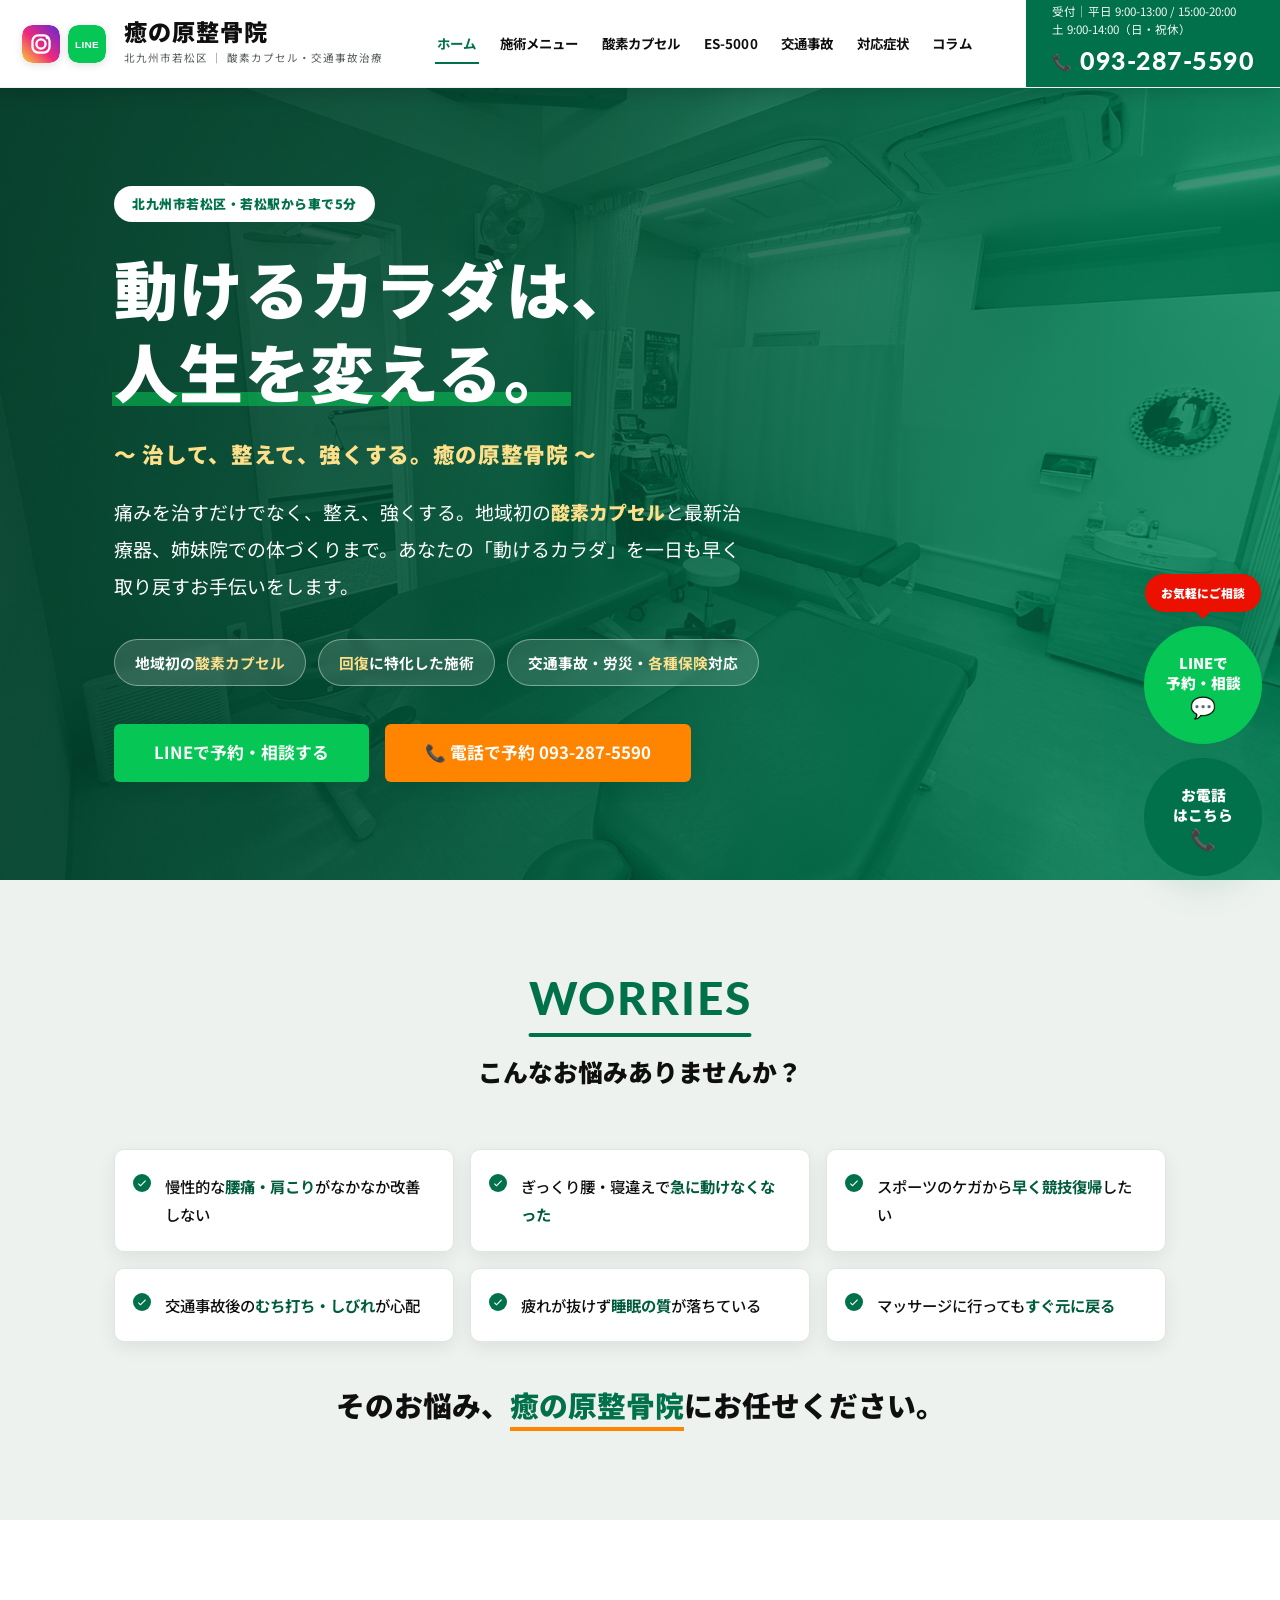
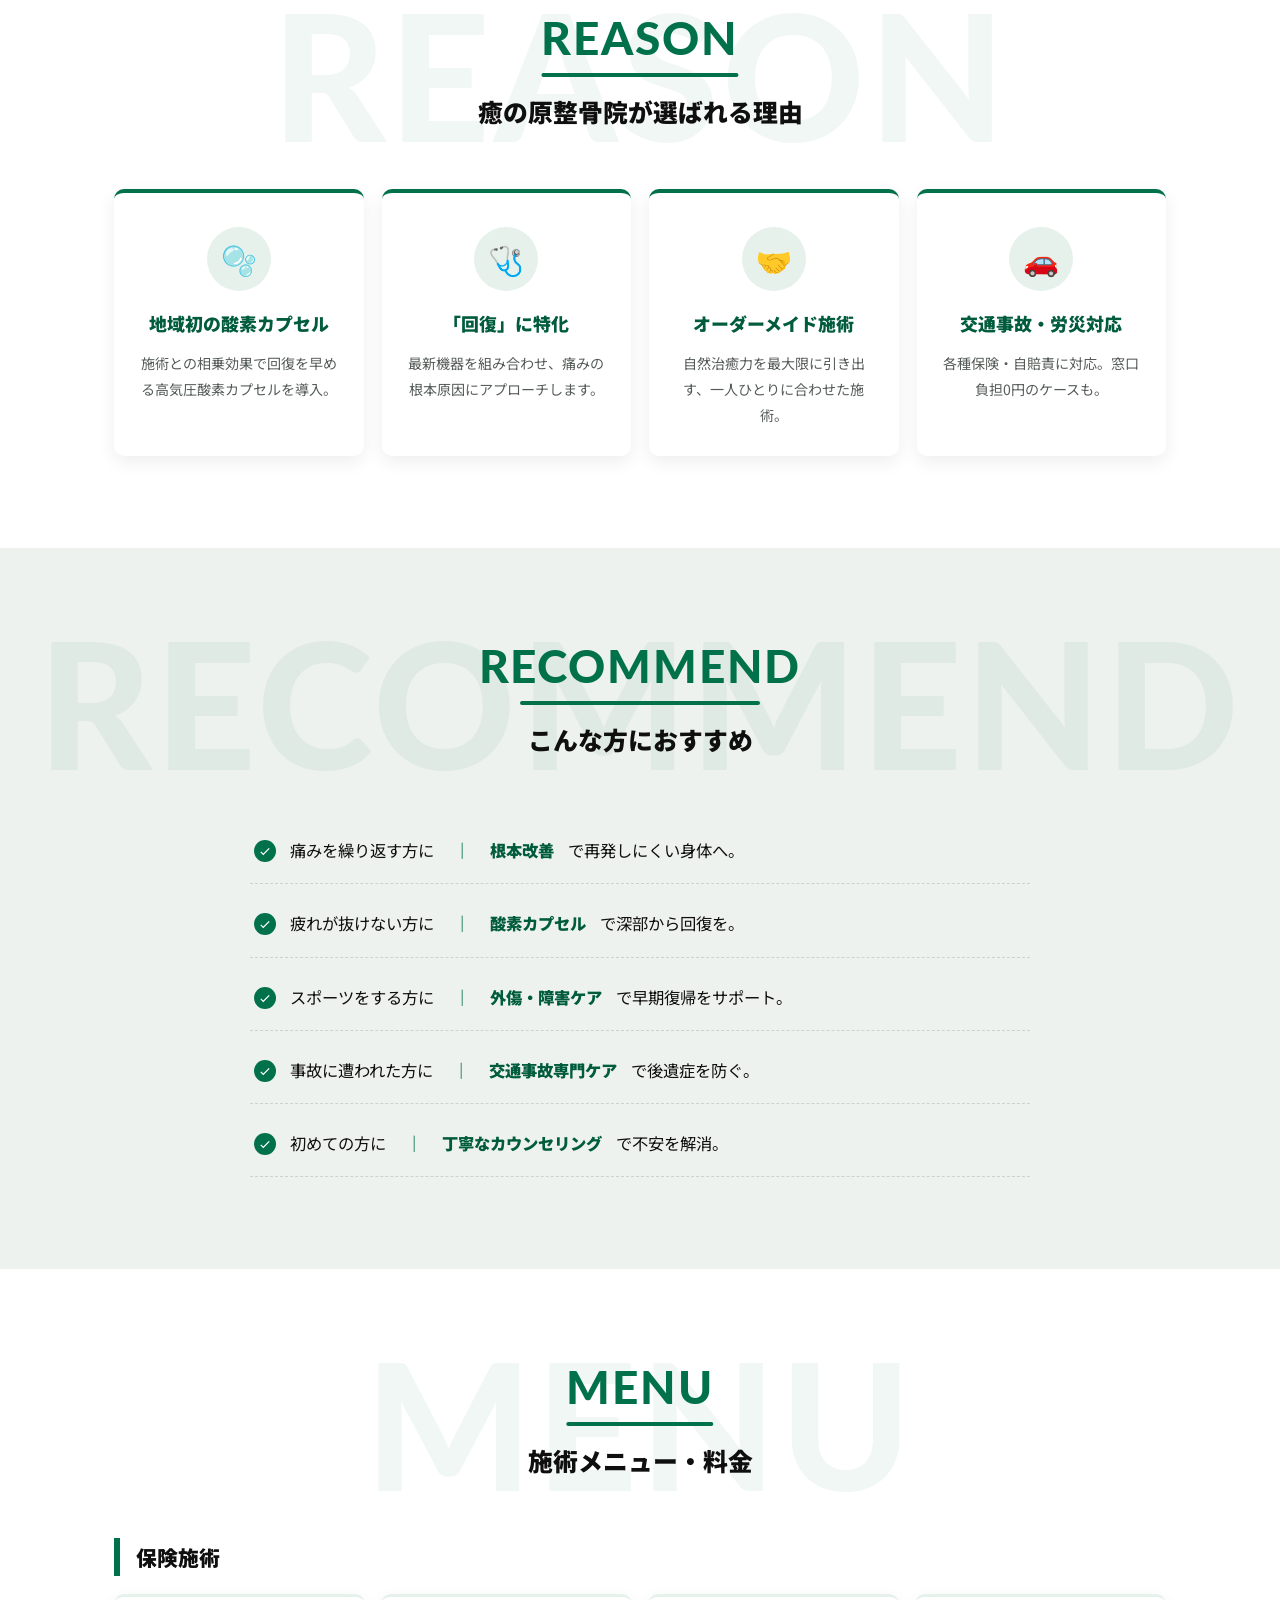
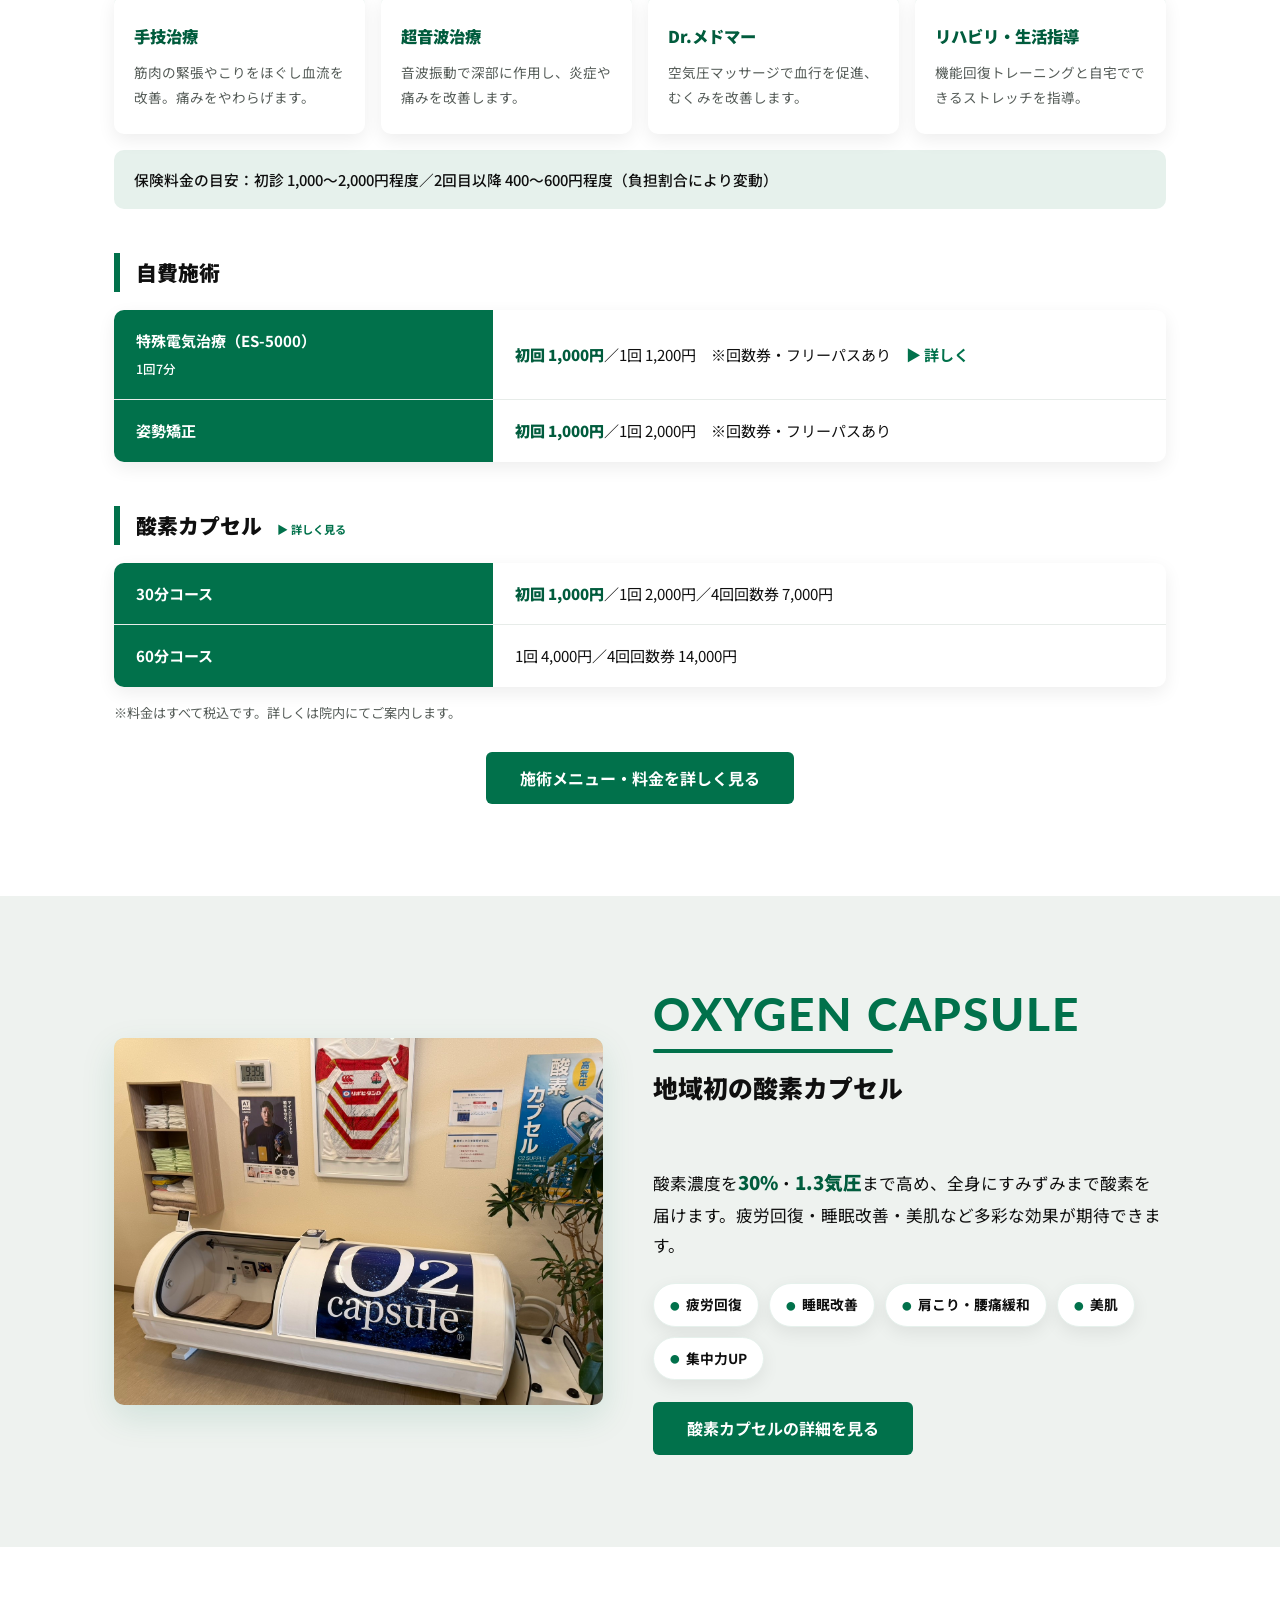
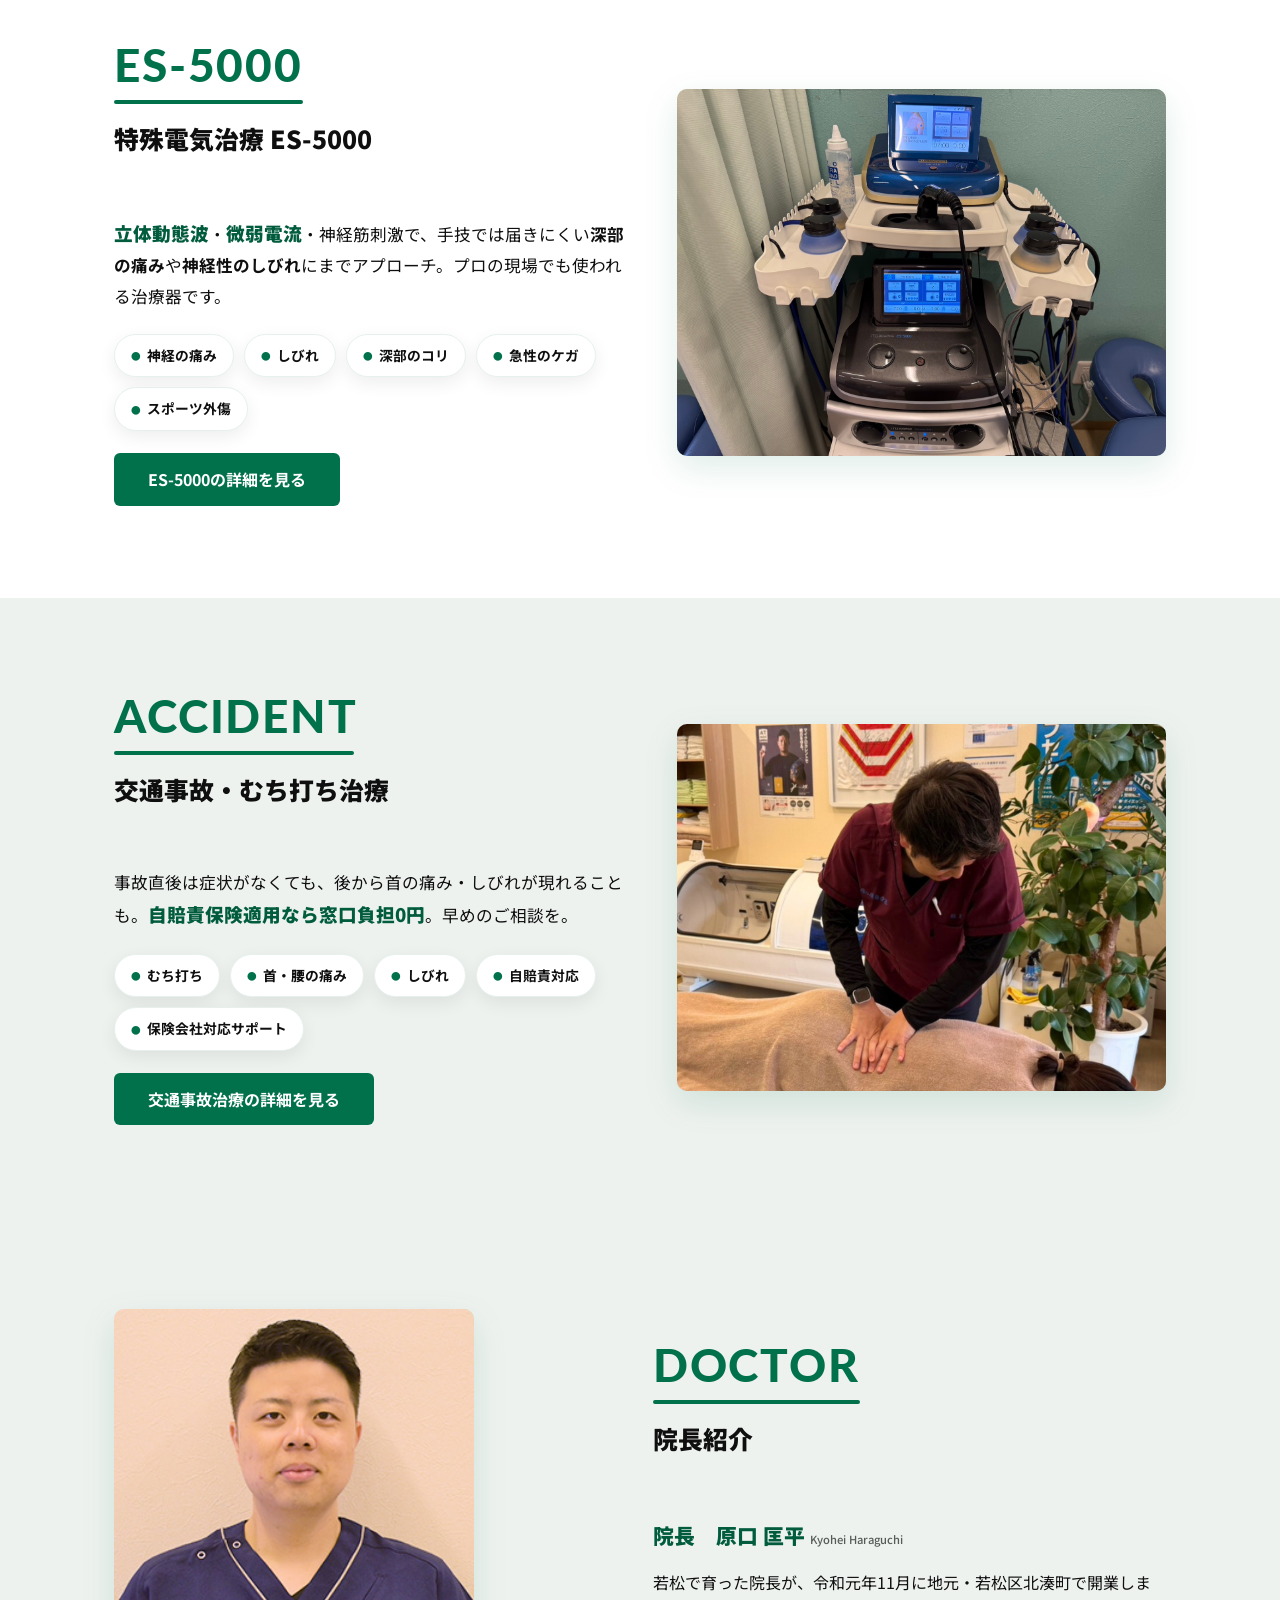
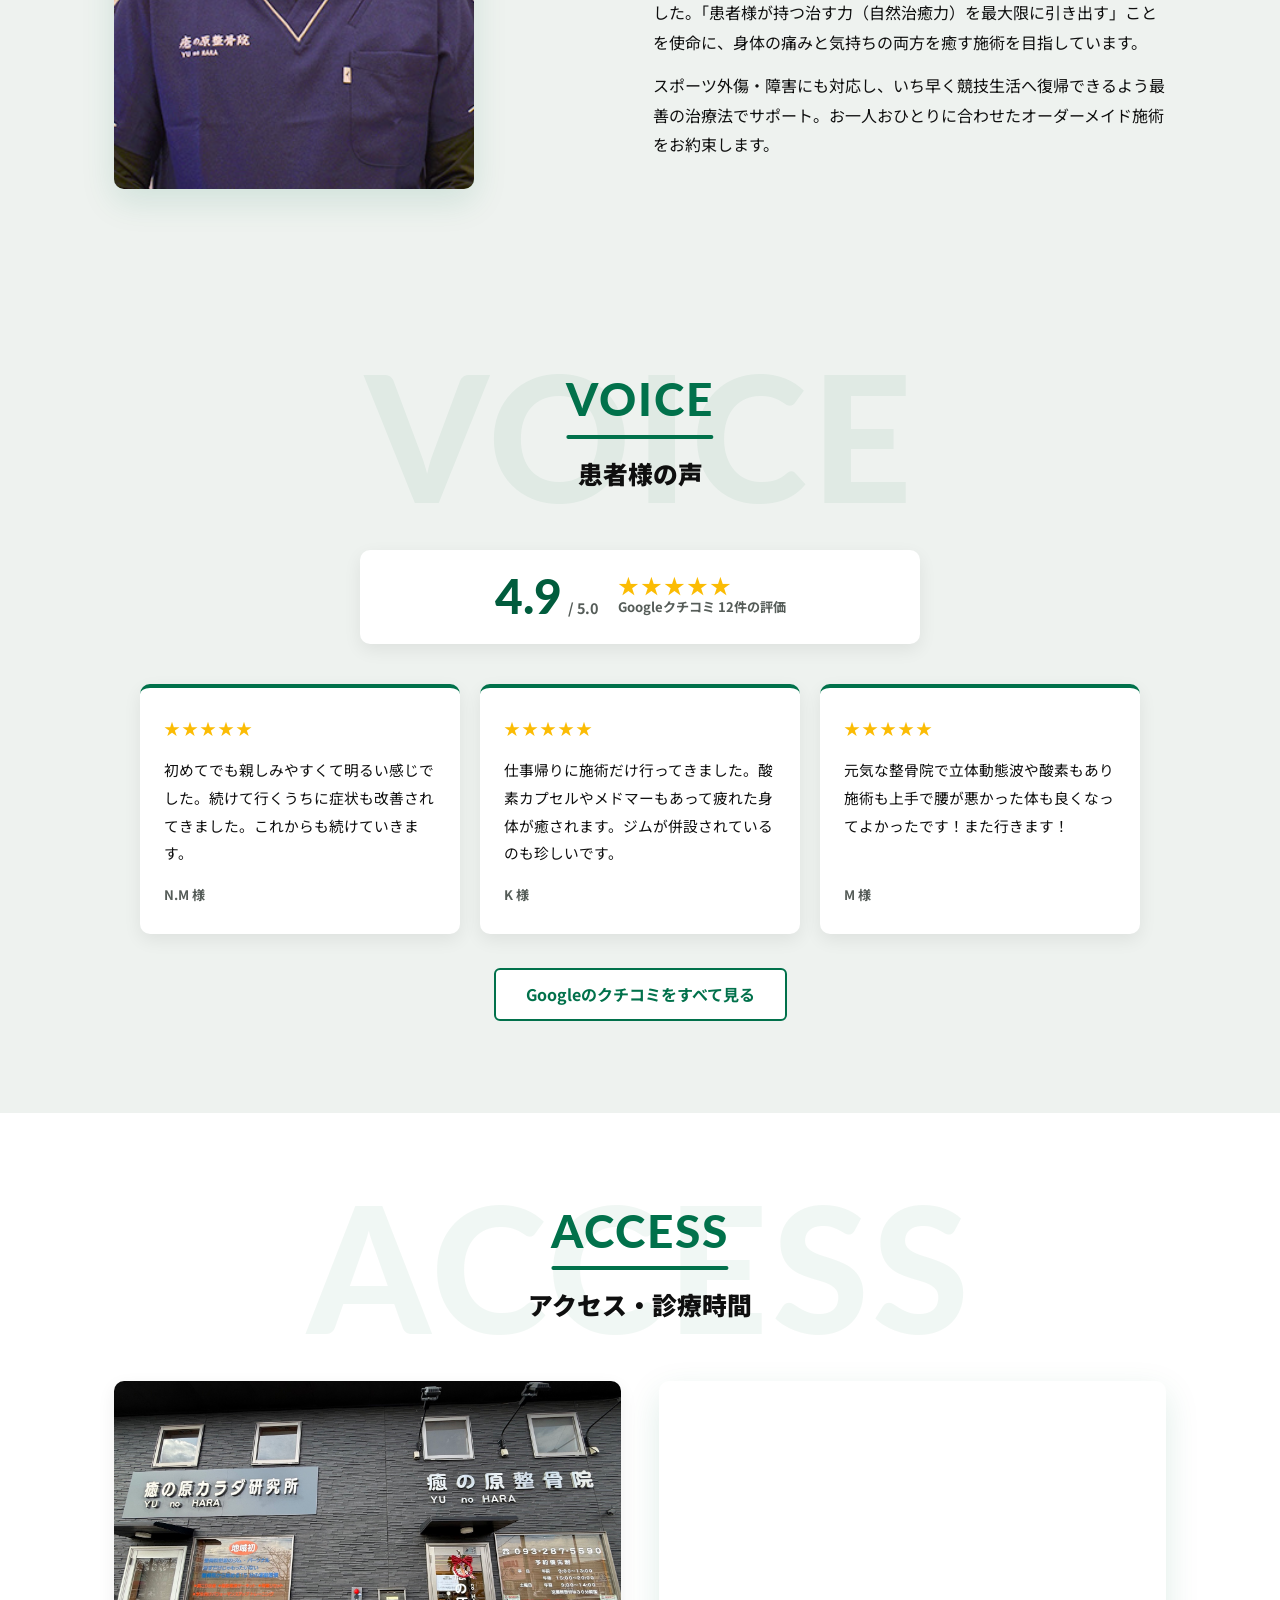
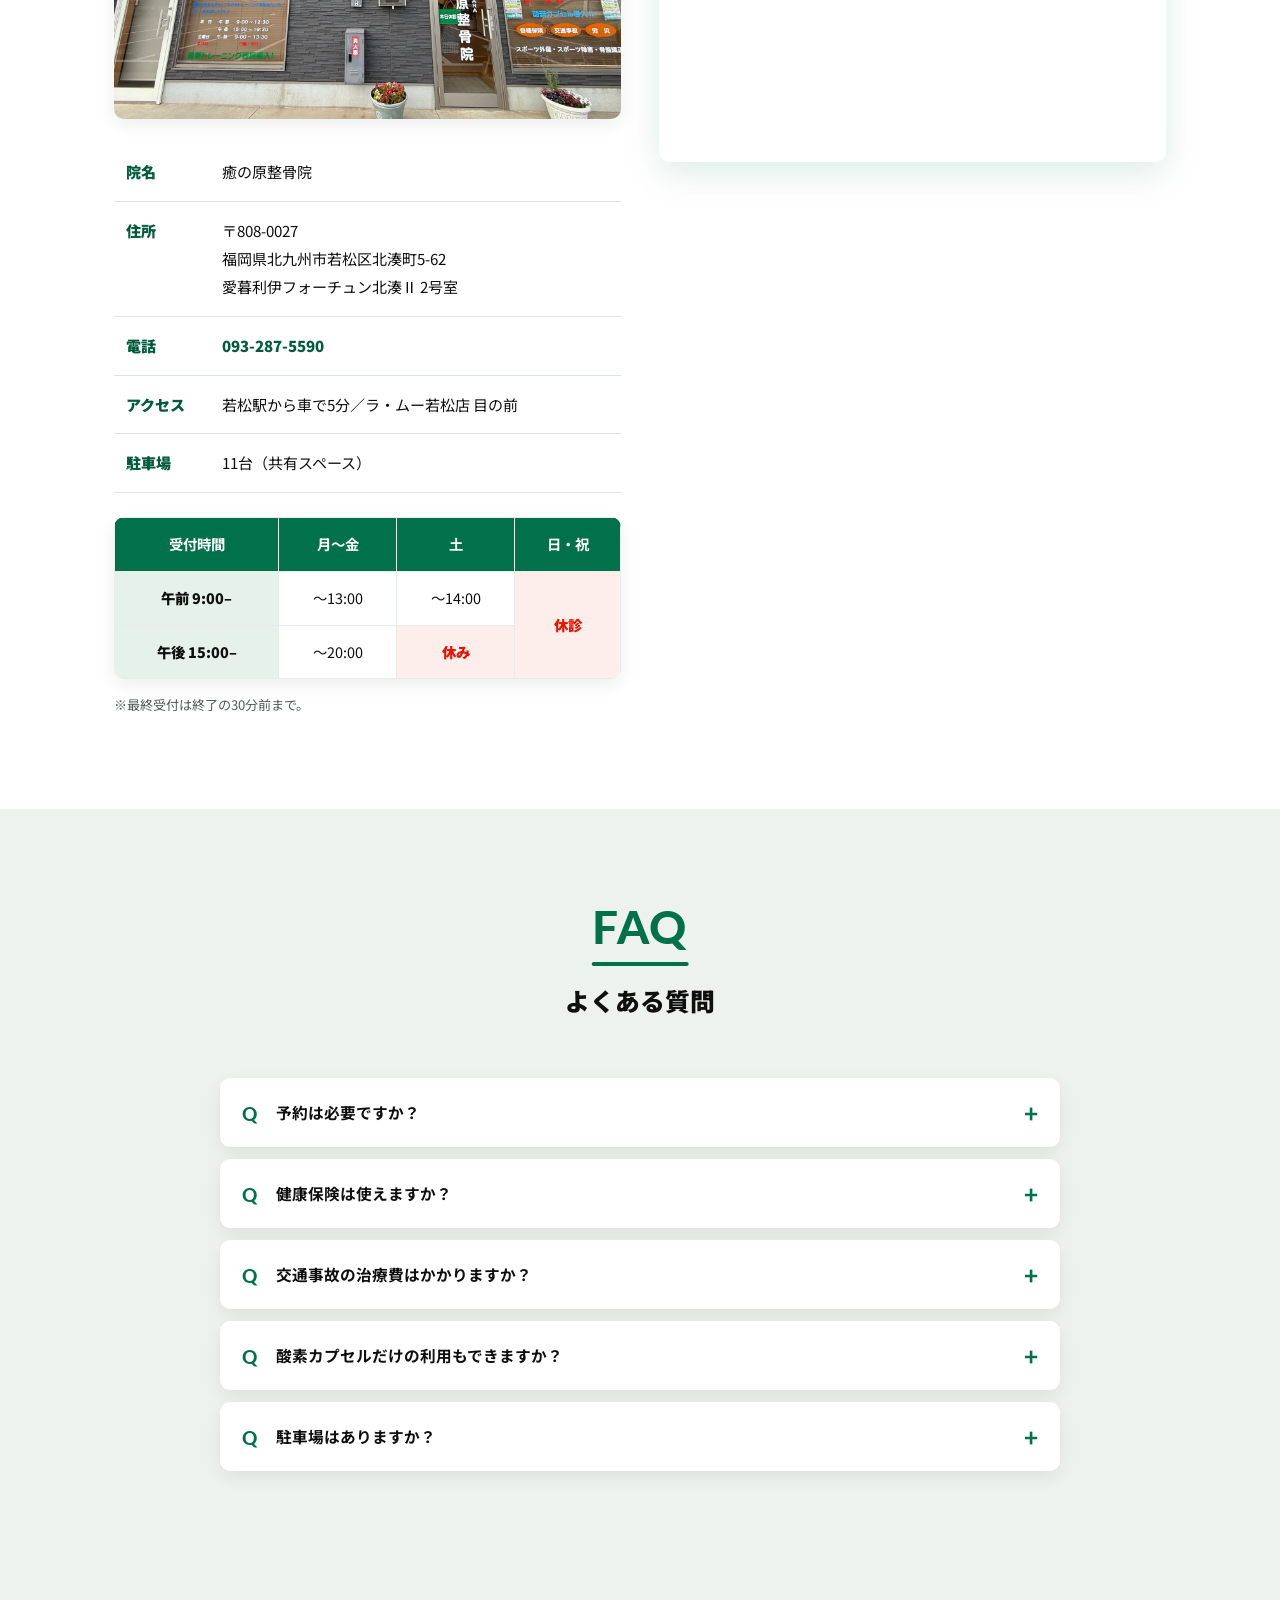
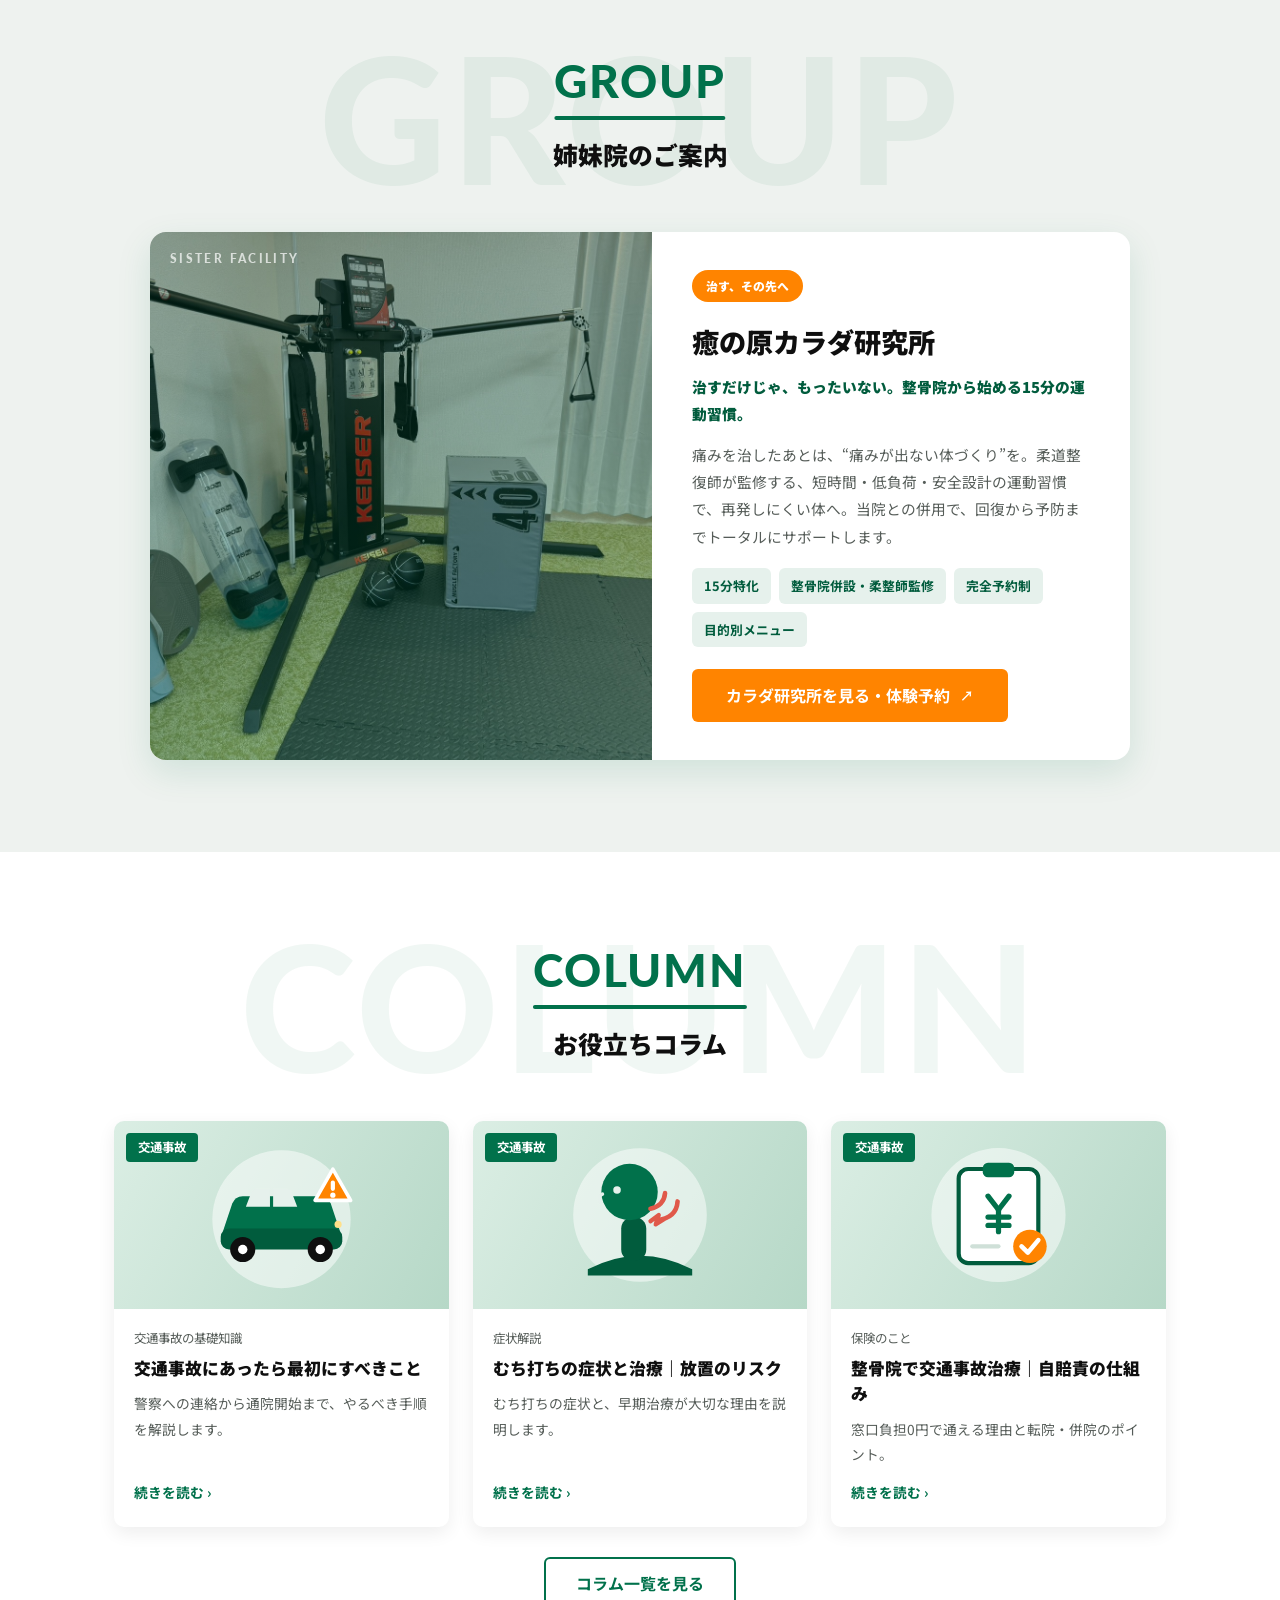
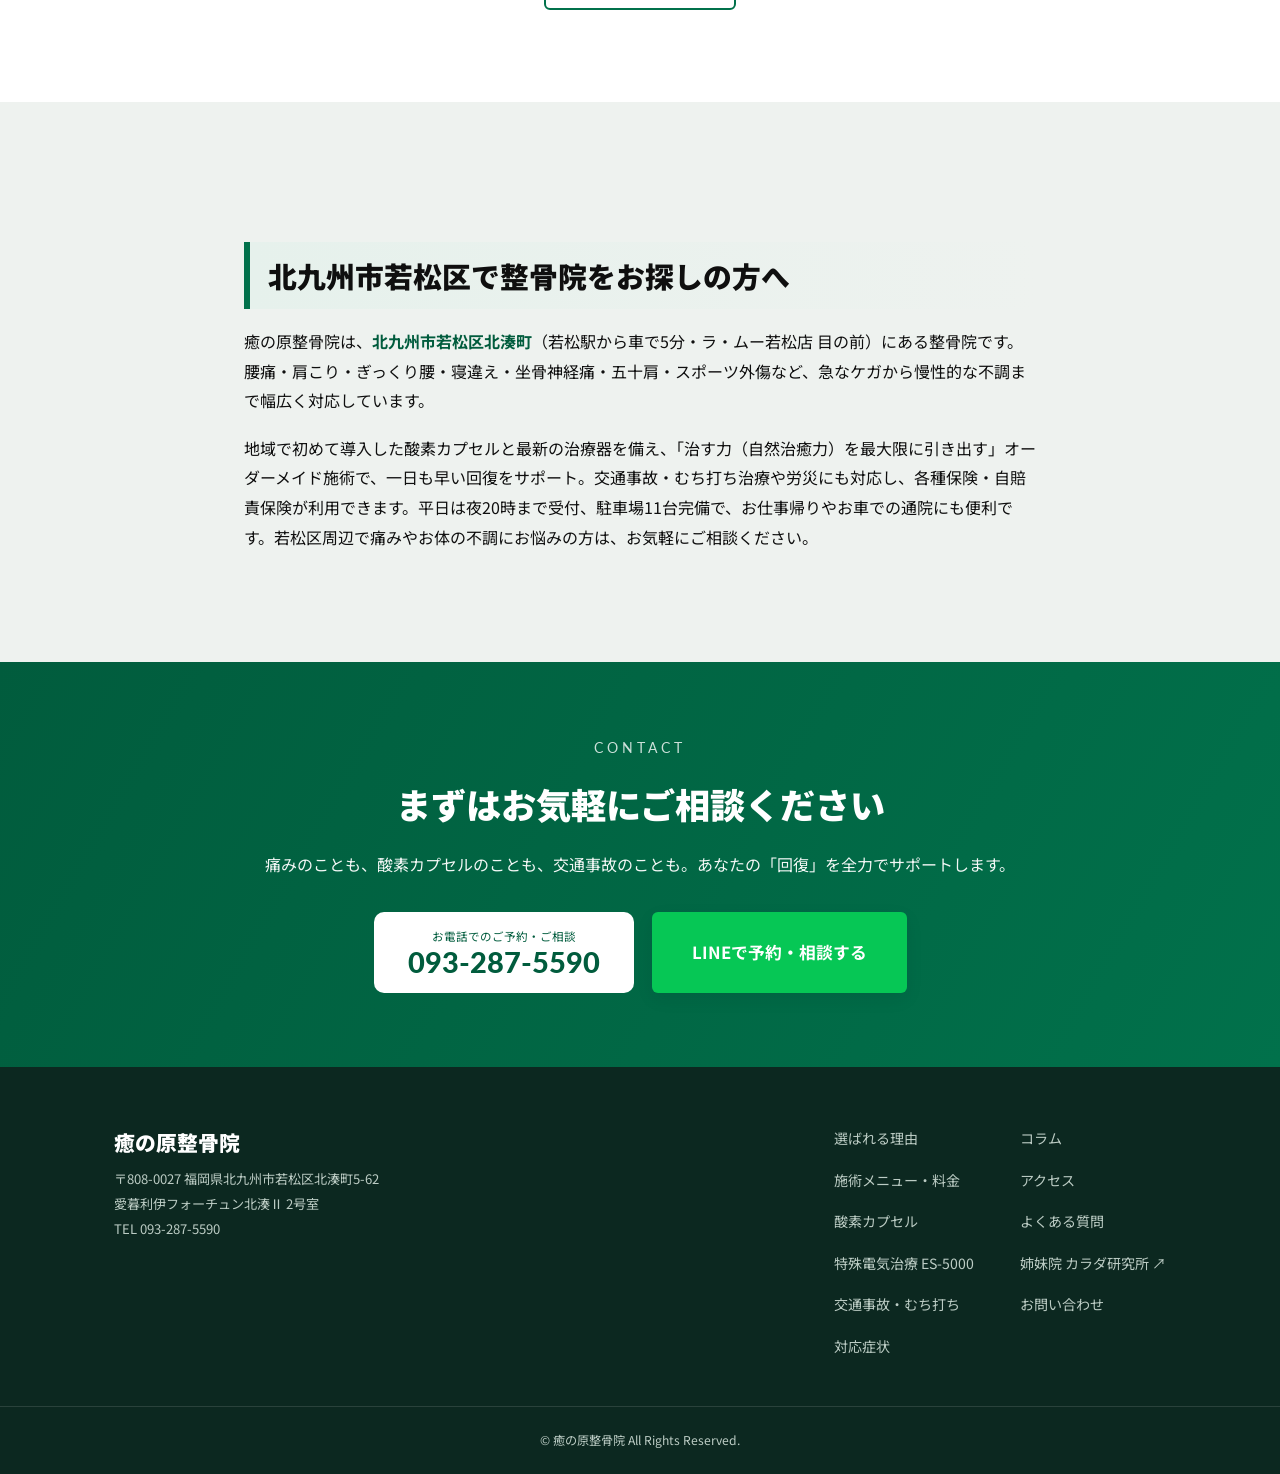
==== commit 0c1798e4: "クチコミを実プロフィールの3件に更新・イニシャル表記に Googleマップの実際の投稿3件を掲載。掲載名はN.M様/K様/M様のイニシャル形式。  Co-Authored-By: Claude Opu" ====
--- a/index.html
+++ b/index.html
@@ -265,12 +265,17 @@
       <article class="review-card">
         <div class="stars">★★★★★</div>
         <p>初めてでも親しみやすくて明るい感じでした。続けて行くうちに症状も改善されてきました。これからも続けていきます。</p>
-        <div class="who">NAOMI M 様</div>
+        <div class="who">N.M 様</div>
       </article>
       <article class="review-card">
         <div class="stars">★★★★★</div>
-        <p>仕事帰りに施術だけ行ってきました。酸素カプセルやメドマーもあって疲れた身体が癒されます。</p>
-        <div class="who">花月 様</div>
+        <p>仕事帰りに施術だけ行ってきました。酸素カプセルやメドマーもあって疲れた身体が癒されます。ジムが併設されているのも珍しいです。</p>
+        <div class="who">K 様</div>
+      </article>
+      <article class="review-card">
+        <div class="stars">★★★★★</div>
+        <p>元気な整骨院で立体動態波や酸素もあり施術も上手で腰が悪かった体も良くなってよかったです！また行きます！</p>
+        <div class="who">M 様</div>
       </article>
     </div>
     <p class="review-more"><a href="https://www.google.com/search?q=%E7%99%92%E3%81%AE%E5%8E%9F%E6%95%B4%E9%AA%A8%E9%99%A2%20%E5%8C%97%E4%B9%9D%E5%B7%9E%E5%B8%82%E8%8B%A5%E6%9D%BE%E5%8C%BA" target="_blank" rel="noopener" class="btn btn-ghost">Googleのクチコミをすべて見る</a></p>
